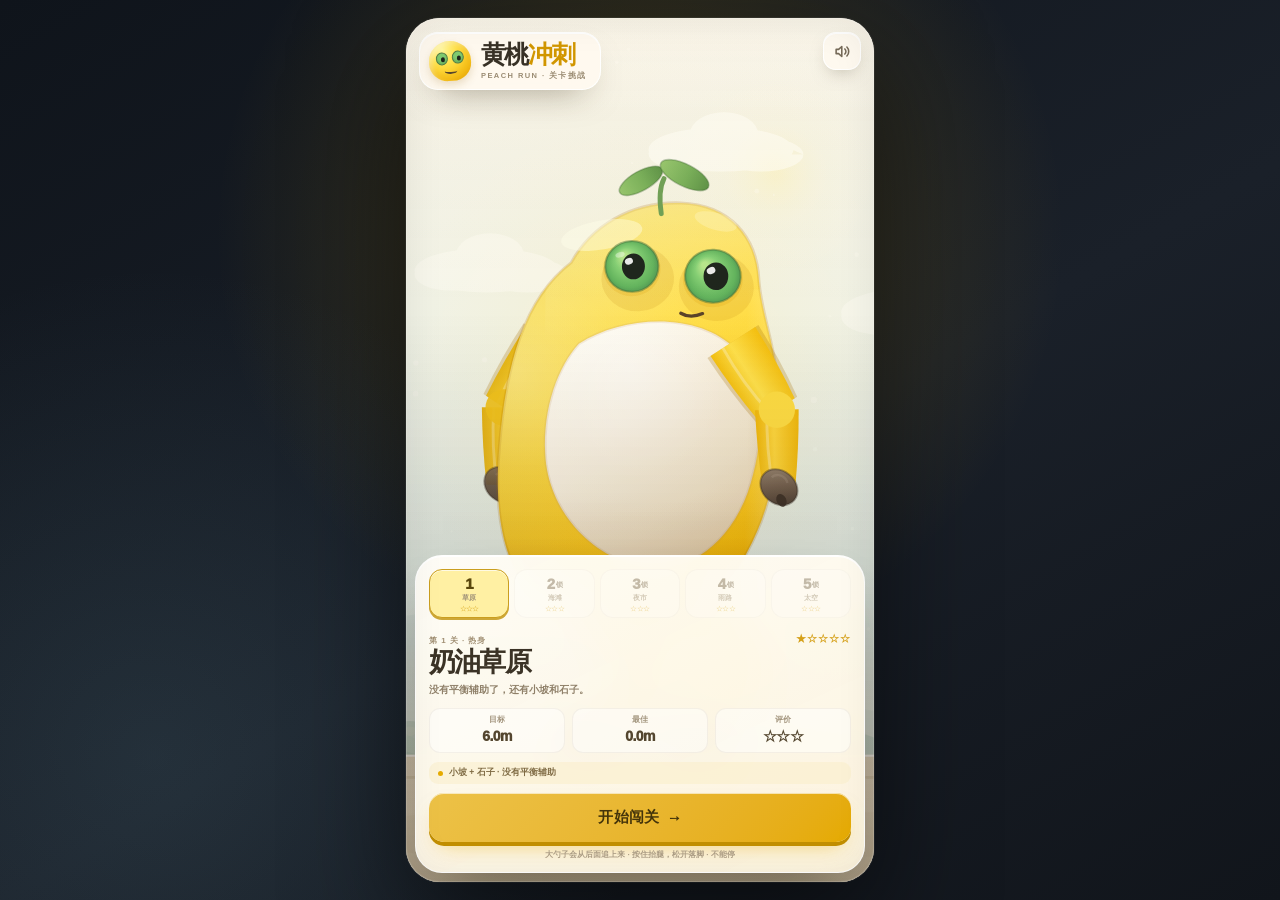
==== games/peach/index.html @ 5424ac1f "Publish playable peach-run and cabinet demos" ====
<!DOCTYPE html>
<html lang="zh-CN">
<head>
<meta charset="utf-8">
<meta name="viewport" content="width=device-width, initial-scale=1, maximum-scale=1, user-scalable=no, viewport-fit=cover">
<meta name="theme-color" content="#f4eee2">
<title>黄桃快跑 · Peach Run</title>
<link rel="icon" href="data:image/svg+xml,%3Csvg xmlns='http://www.w3.org/2000/svg' viewBox='0 0 64 64'%3E%3Crect width='64' height='64' rx='16' fill='%23fff8e8'/%3E%3Cellipse cx='32' cy='35' rx='22' ry='24' fill='%23ffd42a'/%3E%3Ccircle cx='23' cy='27' r='7' fill='%2379c96e' stroke='%234d7b46' stroke-width='2'/%3E%3Ccircle cx='42' cy='25' r='7.5' fill='%2379c96e' stroke='%234d7b46' stroke-width='2'/%3E%3Ccircle cx='24' cy='28' r='3.4' fill='%23252b21'/%3E%3Ccircle cx='43' cy='26' r='3.6' fill='%23252b21'/%3E%3Cellipse cx='36' cy='46' rx='13' ry='12' fill='%23fbf1dc'/%3E%3Cpath d='M30 38q5 4 10 0' fill='none' stroke='%2358482f' stroke-width='2' stroke-linecap='round'/%3E%3C/svg%3E">
<style>
  :root{
    --ink:#383228;
    --ink-soft:#766b58;
    --ink-faint:#a3967e;
    --cream:#fff9ec;
    --card:rgba(255,250,240,.9);
    --card-solid:#fffaf0;
    --line:rgba(100,82,49,.13);
    --accent:#f4b900;
    --accent-soft:#ffe89b;
    --accent-ink:#5b4300;
    --danger:#e75c31;
    --safe-bottom:env(safe-area-inset-bottom,0px);
    --font:"Segoe UI","PingFang SC","Microsoft YaHei","Hiragino Sans GB","Noto Sans SC",sans-serif;
  }
  *,*::before,*::after{box-sizing:border-box;-webkit-tap-highlight-color:transparent}
  html,body{width:100%;height:100%;margin:0;overflow:hidden;background:#14181f}
  body{
    font-family:var(--font);color:var(--ink);user-select:none;-webkit-user-select:none;
    overscroll-behavior:none;touch-action:manipulation;
    display:grid;place-items:center;
    background:
      radial-gradient(circle at 50% 26%,color-mix(in srgb,var(--accent) 24%,transparent),transparent 46%),
      radial-gradient(circle at 12% 84%,rgba(85,125,140,.18),transparent 36%),
      linear-gradient(150deg,#0f141b,#1a2029 55%,#11151b);
  }
  button{font:inherit;color:inherit;border:0;background:none;cursor:pointer}
  kbd{font:inherit}
  #app{
    position:relative;width:min(100vw,468px);height:min(100dvh,940px);
    overflow:hidden;isolation:isolate;background:#e9e4d6;
    box-shadow:0 42px 110px rgba(0,0,0,.55),0 0 0 1px rgba(255,255,255,.08);
    border-radius:34px;
  }
  #app::after{
    content:"";position:absolute;inset:0;z-index:40;pointer-events:none;border-radius:inherit;
    box-shadow:inset 0 0 0 1px rgba(255,255,255,.14),inset 0 0 40px rgba(20,15,5,.08);
  }
  #game{position:absolute;inset:0;width:100%;height:100%;display:block}
  #vignette{
    position:absolute;inset:0;z-index:3;pointer-events:none;opacity:0;
    background:radial-gradient(ellipse at 50% 56%,transparent 38%,rgba(213,61,33,.18) 70%,rgba(206,55,25,.5) 100%);
    transition:opacity .14s linear;
  }
  #flash{position:absolute;inset:0;z-index:29;pointer-events:none;background:#fff;opacity:0;transition:opacity .12s linear}

  /* ================= HUD ================= */
  #hud{
    position:absolute;z-index:8;left:10px;right:10px;
    top:calc(10px + env(safe-area-inset-top,0px));
    display:flex;flex-direction:column;gap:7px;pointer-events:none;
    transition:opacity .22s ease,transform .22s ease;
  }
  #app[data-mode="home"] #hud,
  #app[data-mode="celebrate"] #hud,
  #app[data-mode="lose"] #hud,
  #app[data-mode="paused"] #hud{opacity:0;transform:translateY(-8px);visibility:hidden}
  .hud-row{display:flex;align-items:center;gap:7px}
  .level-pill{
    flex:1;min-width:0;display:flex;align-items:center;gap:8px;
    padding:7px 11px;border-radius:15px;border:1px solid rgba(255,255,255,.85);
    background:rgba(255,250,240,.8);
    box-shadow:0 9px 24px -12px rgba(70,54,22,.4),inset 0 1px 0 #fff;
    backdrop-filter:blur(16px);-webkit-backdrop-filter:blur(16px);
  }
  .level-num{
    flex:0 0 auto;min-width:34px;height:24px;padding:0 6px;border-radius:8px;
    display:grid;place-items:center;background:var(--accent);color:var(--accent-ink);
    font-size:10px;font-weight:950;box-shadow:inset 0 1px 0 rgba(255,255,255,.55);
  }
  .level-copy{min-width:0;display:flex;flex-direction:column;line-height:1}
  .level-copy strong{font-size:13px;font-weight:950;letter-spacing:-.02em;white-space:nowrap;overflow:hidden;text-overflow:ellipsis}
  .level-copy span{font-size:8px;font-weight:800;letter-spacing:.12em;color:#a08f73;margin-top:3px;white-space:nowrap;overflow:hidden;text-overflow:ellipsis}
  .hud-icon{
    pointer-events:auto;flex:0 0 auto;width:37px;height:37px;border-radius:13px;
    display:grid;place-items:center;background:rgba(255,250,240,.82);border:1px solid rgba(255,255,255,.85);
    box-shadow:0 8px 20px -10px rgba(73,56,22,.42),inset 0 1px 0 #fff;
    color:#766b58;backdrop-filter:blur(14px);-webkit-backdrop-filter:blur(14px);
    transition:transform .12s ease,opacity .12s ease;
  }
  .hud-icon:active{transform:scale(.93)}
  .hud-icon svg{width:17px;height:17px;display:block}
  .hud-icon.is-muted{opacity:.55}
  .hud-card{
    padding:9px 11px 8px;border-radius:16px;border:1px solid rgba(255,255,255,.85);
    background:rgba(255,250,240,.82);
    box-shadow:0 12px 28px -16px rgba(70,54,22,.45),inset 0 1px 0 #fff;
    backdrop-filter:blur(16px);-webkit-backdrop-filter:blur(16px);
    display:flex;flex-direction:column;gap:6px;
  }
  .goal-line{display:flex;align-items:center;gap:8px}
  .goal-flag{width:17px;height:17px;flex:0 0 auto;color:#b48b29;display:grid;place-items:center}
  .goal-flag svg{width:15px;height:15px;display:block}
  .goal-track{
    position:relative;flex:1;height:9px;border-radius:99px;overflow:hidden;
    background:rgba(105,87,53,.11);box-shadow:inset 0 1px 2px rgba(74,56,24,.1);
  }
  .goal-fill{
    position:absolute;left:0;top:0;bottom:0;width:0%;border-radius:99px;
    background:linear-gradient(90deg,var(--accent-soft),var(--accent));
    box-shadow:0 0 8px color-mix(in srgb,var(--accent) 40%,transparent);
    transition:width .18s ease;
  }
  .goal-finish{
    position:absolute;right:3px;top:50%;width:5px;height:13px;border-radius:2px;
    transform:translateY(-50%);background:rgba(100,82,49,.28);
  }
  .goal-text{
    flex:0 0 auto;font-size:11px;font-weight:950;letter-spacing:-.02em;font-variant-numeric:tabular-nums;
    color:#5e513d;text-align:right;min-width:86px;
  }
  .goal-text b{color:var(--accent-ink);font-weight:950}
  .balance-line{display:flex;align-items:center;gap:8px}
  .hud-label{flex:0 0 27px;font-size:8px;font-weight:900;letter-spacing:.12em;color:#a19175}
  .balance-track{
    position:relative;flex:1;height:8px;border-radius:99px;
    background:linear-gradient(90deg,#ff9b7a 0%,#ffcf7d 25%,#a5d78c 46%,#7bc276 50%,#a5d78c 54%,#ffcf7d 75%,#ff9b7a 100%);
    box-shadow:inset 0 2px 2px rgba(74,56,24,.12),0 1px 0 rgba(255,255,255,.6);
  }
  .balance-track::after{content:"";position:absolute;left:50%;top:50%;width:1px;height:13px;transform:translate(-50%,-50%);background:rgba(255,255,255,.7)}
  #balanceNeedle{
    position:absolute;left:50%;top:50%;width:4px;height:16px;border-radius:4px;background:#413721;
    transform:translate(-50%,-50%);box-shadow:0 0 0 2px rgba(255,255,255,.92);
    transition:left .06s linear;
  }
  .hud-meta{display:flex;align-items:center;justify-content:space-between;gap:6px;font-size:8.5px;font-weight:800;color:#9b8d74;font-variant-numeric:tabular-nums}
  .meta-left{display:flex;gap:10px;align-items:center}
  .meta-right{display:flex;align-items:center;gap:5px}
  .status-pill{
    display:inline-flex;align-items:center;justify-content:center;min-width:29px;height:18px;padding:0 6px;border-radius:99px;
    background:rgba(102,151,87,.12);color:#5c8950;font-size:8px;font-weight:900;letter-spacing:.02em;white-space:nowrap;
    transition:background .15s ease,color .15s ease;
  }
  .status-pill.warn{background:rgba(219,162,49,.15);color:#b47b1a}
  .status-pill.danger{background:rgba(219,77,41,.15);color:#d84e2b;animation:blink .7s ease-in-out infinite}
  @keyframes blink{0%,100%{opacity:1}50%{opacity:.5}}
  .hazard-badge{
    display:inline-flex;align-items:center;gap:4px;padding:2px 7px;border-radius:99px;
    background:rgba(110,89,52,.08);color:#8b7b61;font-size:8px;font-weight:900;white-space:nowrap;
  }
  .hazard-badge::before{content:"";width:4px;height:4px;border-radius:50%;background:var(--accent)}

  /* ================= Controls ================= */
  #controls{
    position:absolute;z-index:9;left:10px;right:10px;bottom:calc(10px + var(--safe-bottom));
    display:flex;flex-direction:column;gap:8px;pointer-events:none;
    transition:opacity .2s ease,transform .2s ease;
  }
  #app[data-mode="home"] #controls,
  #app[data-mode="falling"] #controls,
  #app[data-mode="celebrate"] #controls,
  #app[data-mode="lose"] #controls,
  #app[data-mode="paused"] #controls{opacity:0;transform:translateY(10px);visibility:hidden}
  .hint-bar{
    align-self:center;max-width:100%;min-height:30px;padding:6px 13px;border-radius:99px;
    display:flex;align-items:center;justify-content:center;gap:7px;
    background:rgba(255,250,240,.8);border:1px solid rgba(255,255,255,.82);
    box-shadow:0 8px 22px -12px rgba(70,54,22,.45),inset 0 1px 0 #fff;
    backdrop-filter:blur(14px);-webkit-backdrop-filter:blur(14px);
    color:#5f533f;font-size:11.5px;font-weight:850;line-height:1.3;text-align:center;
  }
  .hint-dot{width:6px;height:6px;border-radius:50%;background:var(--accent);box-shadow:0 0 0 4px color-mix(in srgb,var(--accent) 24%,transparent);flex:0 0 auto;animation:dotPulse 1.5s ease-in-out infinite}
  #hintText{white-space:nowrap}
  #hintSub{font-size:9px;color:#9a8b71;font-weight:750;white-space:nowrap}
  #hintSub:not(:empty)::before{content:"·";margin-right:5px;color:#c1b199}
  .leg-row{display:grid;grid-template-columns:minmax(0,1fr) 27px minmax(0,1fr);gap:7px;align-items:stretch}
  .leg-btn{
    position:relative;pointer-events:auto;height:82px;padding:10px 12px 18px;border-radius:22px;
    display:flex;align-items:center;gap:9px;text-align:left;overflow:hidden;touch-action:none;
    border:2px solid rgba(104,86,51,.13);
    background:linear-gradient(180deg,rgba(255,255,255,.93),rgba(255,249,235,.82));
    box-shadow:0 6px 0 rgba(113,91,47,.12),0 15px 30px -15px rgba(84,66,30,.38),inset 0 1px 0 #fff;
    transition:transform .1s ease,box-shadow .14s ease,background .16s ease,border-color .16s ease,opacity .15s ease;
  }
  .leg-btn::after{
    content:"";position:absolute;inset:0;border-radius:20px;pointer-events:none;
    background:linear-gradient(120deg,rgba(255,255,255,.38),transparent 38%);opacity:.5;
  }
  .leg-btn:active,.leg-btn.is-holding{transform:translateY(3px);box-shadow:0 2px 0 rgba(113,91,47,.12),0 6px 14px -8px rgba(84,66,30,.32),inset 0 1px 0 #fff}
  .leg-btn.is-active{
    border-color:color-mix(in srgb,var(--accent) 55%,#a98513);
    background:linear-gradient(180deg,#fffbe0,var(--accent-soft));
    box-shadow:0 6px 0 color-mix(in srgb,var(--accent) 30%,#b99600),0 16px 34px -12px color-mix(in srgb,var(--accent) 50%,transparent),inset 0 1px 0 #fff;
    animation:activeBreath 1.8s ease-in-out infinite;
  }
  .leg-btn.is-support{opacity:.7;background:linear-gradient(180deg,rgba(255,255,255,.76),rgba(247,241,227,.68));box-shadow:0 4px 0 rgba(113,91,47,.07),0 8px 18px -12px rgba(84,66,30,.22)}
  .keycap{
    flex:0 0 auto;width:36px;height:36px;border-radius:11px;display:grid;place-items:center;
    background:#fffdf7;border:1px solid rgba(94,76,43,.14);box-shadow:0 3px 0 rgba(98,78,39,.13),inset 0 1px 0 #fff;
    font-size:18px;font-weight:950;color:#5a4c36;line-height:1;
  }
  .leg-btn.is-active .keycap{color:var(--accent-ink);border-color:rgba(177,133,0,.3);background:#fffef8}
  .leg-copy{min-width:0;display:flex;flex-direction:column;gap:3px}
  .leg-name{font-size:14.5px;font-weight:950;letter-spacing:-.03em;line-height:1.1;white-space:nowrap}
  .leg-name i{font-style:normal;display:inline-grid;place-items:center;min-width:14px;height:14px;margin-left:3px;padding:0 3px;border-radius:4px;background:rgba(91,72,38,.08);font-size:8px;color:#948469;vertical-align:1px}
  .leg-state{font-size:9px;font-weight:850;color:#9a8a70;white-space:nowrap;overflow:hidden;text-overflow:ellipsis}
  .leg-btn.is-active .leg-state{color:var(--accent-ink)}
  .charge-track{position:absolute;left:11px;right:11px;bottom:7px;height:5px;border-radius:99px;background:rgba(95,77,44,.1);overflow:hidden}
  .charge-sweet{position:absolute;left:34%;width:36%;top:0;bottom:0;background:rgba(103,180,91,.26);border-left:1px solid rgba(89,154,77,.2);border-right:1px solid rgba(89,154,77,.2)}
  .charge-fill{position:absolute;left:0;top:0;bottom:0;width:0%;border-radius:99px;background:linear-gradient(90deg,var(--accent-soft),var(--accent));transition:width .05s linear}
  .charge-fill.is-over{background:linear-gradient(90deg,#ffb53c,#ff6833)!important}
  .between-badge{align-self:center;display:flex;flex-direction:column;align-items:center;gap:2px;font-size:7px;font-weight:900;letter-spacing:.06em;color:#9e9078;padding-bottom:2px}
  .between-arrows{width:25px;height:25px;border-radius:50%;display:grid;place-items:center;background:rgba(255,250,240,.7);border:1px solid rgba(255,255,255,.75);font-size:12px;color:#89795e;box-shadow:0 4px 10px -6px rgba(80,62,28,.35)}

  /* ================= shared text / buttons ================= */
  .primary-btn,.secondary-btn{
    width:100%;height:49px;border-radius:15px;display:flex;align-items:center;justify-content:center;gap:8px;
    font-size:14.5px;font-weight:950;letter-spacing:.01em;
  }
  .primary-btn{
    color:var(--accent-ink);
    background:linear-gradient(135deg,color-mix(in srgb,var(--accent) 72%,#fff),var(--accent));
    box-shadow:0 4px 0 color-mix(in srgb,var(--accent) 60%,#8a6300),0 12px 22px -10px color-mix(in srgb,var(--accent) 55%,transparent),inset 0 1px 0 rgba(255,255,255,.65);
    transition:transform .1s ease,box-shadow .1s ease,filter .15s ease;
  }
  .primary-btn:active{transform:translateY(3px);box-shadow:0 1px 0 color-mix(in srgb,var(--accent) 60%,#8a6300),inset 0 1px 0 rgba(255,255,255,.65)}
  .secondary-btn{
    color:#675a45;background:rgba(255,255,255,.58);border:1px solid rgba(110,89,53,.12);
    box-shadow:0 2px 0 rgba(110,89,53,.06),inset 0 1px 0 rgba(255,255,255,.8);
  }
  .text-btn{background:none;color:#9b8c73;font-size:10px;font-weight:800;padding:4px;border-radius:8px}
  .text-btn:active{opacity:.6}
  .mini-label{display:inline-block;font-size:8px;font-weight:900;letter-spacing:.12em;color:#a08f73;margin-bottom:3px}

  /* ================= Home ================= */
  .screen{position:absolute;inset:0;z-index:30;display:flex;flex-direction:column;opacity:1;visibility:visible;transition:opacity .25s ease,visibility .25s ease}
  .screen.is-hidden{opacity:0;visibility:hidden;pointer-events:none}
  .home-screen{justify-content:flex-end;pointer-events:none;background:linear-gradient(180deg,rgba(246,238,222,.04) 0%,transparent 34%,rgba(38,31,20,.10) 62%,rgba(38,31,20,.28) 100%)}
  .home-top{
    position:absolute;top:calc(14px + env(safe-area-inset-top,0px));left:13px;right:13px;
    display:flex;align-items:flex-start;justify-content:space-between;gap:10px;pointer-events:none;
  }
  .logo-lockup{
    display:flex;align-items:center;gap:10px;padding:8px 13px 8px 9px;border-radius:19px;
    background:rgba(255,250,240,.9);border:1px solid rgba(255,255,255,.92);
    box-shadow:0 15px 35px -18px rgba(49,36,13,.55),inset 0 1px 0 #fff;
    backdrop-filter:blur(16px);-webkit-backdrop-filter:blur(16px);
  }
  .logo-face{position:relative;width:42px;height:40px;border-radius:52% 52% 46% 46%;background:radial-gradient(circle at 32% 22%,#fff69a,#ffe14b 34%,#ffca18 72%,#e7a300);box-shadow:inset -5px -7px 10px rgba(169,99,0,.16),inset 3px 3px 5px rgba(255,255,255,.4),0 4px 9px rgba(143,100,16,.2);transform:rotate(-3deg);flex:0 0 auto}
  .logo-face::after{content:"";position:absolute;left:15px;top:27px;width:13px;height:6px;border-bottom:2px solid #55452d;border-radius:50%}
  .logo-eye{position:absolute;top:11px;width:12px;height:13px;border-radius:50%;background:#7fca70;border:1.5px solid #527d47;box-shadow:inset 0 -2px 2px rgba(45,105,42,.22)}
  .logo-eye::after{content:"";position:absolute;left:4px;top:4px;width:4px;height:5px;border-radius:50%;background:#20251c}
  .logo-eye.l{left:7px}.logo-eye.r{right:7px;top:10px}
  .logo-copy{line-height:1;min-width:0}
  .logo-copy h1{margin:0;font-size:25px;font-weight:950;letter-spacing:-.07em;color:#383126;white-space:nowrap}
  .logo-copy h1 em{font-style:normal;color:#d19600}
  .logo-copy p{margin:5px 0 0;font-size:7.5px;font-weight:900;letter-spacing:.19em;color:#9b8c73;white-space:nowrap}
  .home-sound{pointer-events:auto;flex:0 0 auto;width:38px;height:38px;border-radius:13px;background:rgba(255,250,240,.86);border:1px solid rgba(255,255,255,.9);box-shadow:0 8px 20px -10px rgba(50,38,15,.5),inset 0 1px 0 #fff;display:grid;place-items:center;color:#756a58;backdrop-filter:blur(14px);-webkit-backdrop-filter:blur(14px)}
  .home-sound svg{width:17px;height:17px}
  .home-sound.is-muted{opacity:.55}
  .home-sheet{
    pointer-events:auto;position:relative;margin:0 9px calc(9px + var(--safe-bottom));
    padding:13px 13px 12px;border-radius:27px;
    background:linear-gradient(155deg,rgba(255,253,247,.975),rgba(255,246,224,.96));
    border:1px solid rgba(255,255,255,.95);
    box-shadow:0 30px 65px -28px rgba(41,31,12,.6),inset 0 1px 0 #fff;
    backdrop-filter:blur(20px);-webkit-backdrop-filter:blur(20px);
    animation:sheetIn .5s cubic-bezier(.2,.9,.25,1) both;
  }
  .level-chips{display:flex;gap:5px;margin-bottom:11px}
  .level-chip{
    flex:1;min-width:0;height:49px;border-radius:13px;padding:5px 2px 4px;
    display:flex;flex-direction:column;align-items:center;justify-content:center;gap:2px;
    background:rgba(255,255,255,.5);border:1px solid rgba(110,90,53,.08);
    color:#7d6e56;transition:transform .12s ease,background .15s ease,border-color .15s ease,box-shadow .15s ease;
  }
  .level-chip .num{font-size:15px;font-weight:950;line-height:1;letter-spacing:-.04em}
  .level-chip .tag{font-size:7px;font-weight:800;color:#a09279;white-space:nowrap;max-width:100%;overflow:hidden;text-overflow:ellipsis;padding:0 2px}
  .level-chip .stars{font-size:7px;line-height:1;color:#d8a51a;height:8px;letter-spacing:-.08em}
  .level-chip.is-selected{background:var(--accent-soft);border-color:color-mix(in srgb,var(--accent) 48%,#b2923c);box-shadow:0 2px 0 color-mix(in srgb,var(--accent) 28%,#c3a64d),inset 0 1px 0 rgba(255,255,255,.7);color:#5a470c}
  .level-chip.is-locked{opacity:.45}
  .level-chip.is-locked .num::after{content:" 锁";font-size:7px;vertical-align:2px}
  .home-head{display:flex;align-items:flex-start;justify-content:space-between;gap:10px}
  .home-title-wrap{min-width:0}
  .home-head h2{margin:0;font-size:27px;line-height:1;font-weight:950;letter-spacing:-.065em;color:#3b3326;white-space:nowrap}
  .home-head p{margin:6px 0 0;font-size:10px;line-height:1.5;font-weight:650;color:#8f8069}
  .difficulty{flex:0 0 auto;margin-top:3px;font-size:10px;letter-spacing:1px;color:#d5a018;font-weight:950;white-space:nowrap}
  .home-info{display:grid;grid-template-columns:repeat(3,1fr);gap:7px;margin:11px 0 9px;text-align:center}
  .home-info>div{padding:6px 4px;border-radius:11px;background:rgba(255,255,255,.48);border:1px solid rgba(111,91,55,.07)}
  .home-info span{display:block;font-size:7.5px;font-weight:800;letter-spacing:.06em;color:#a2947d;margin-bottom:3px}
  .home-info b{display:block;font-size:14px;font-weight:950;letter-spacing:-.04em;font-variant-numeric:tabular-nums;color:#54462f}
  .home-hazard{
    display:flex;align-items:center;gap:6px;margin:0 0 9px;padding:5px 9px;border-radius:9px;
    background:color-mix(in srgb,var(--accent) 12%,rgba(255,255,255,.55));
    font-size:8.5px;font-weight:800;color:#7e6a43;
  }
  .home-hazard::before{content:"";width:5px;height:5px;border-radius:50%;background:var(--accent);flex:0 0 auto}
  .home-tip{margin:7px 0 0;text-align:center;font-size:8px;font-weight:700;color:#ab9c84}
  .home-screen.is-hidden~#hud{opacity:0}

  /* ================= Result / pause ================= */
  .result-screen{z-index:31;justify-content:flex-end;background:transparent;pointer-events:none}
  .result-screen::before{content:"";position:absolute;inset:0;background:linear-gradient(180deg,rgba(16,19,24,.02) 0%,rgba(16,19,24,.26) 53%,rgba(16,19,24,.62) 100%);opacity:0;transition:opacity .5s ease}
  .result-screen.sheet-open::before{opacity:1}
  .result-screen.sheet-open{pointer-events:auto}
  .reaction-bubble{
    position:absolute;z-index:2;left:50%;top:19%;transform:translate(-50%,-50%) rotate(-4deg) scale(.7);
    padding:10px 20px;border-radius:22px;background:var(--accent);color:var(--accent-ink);
    border:3px solid rgba(255,255,255,.7);box-shadow:0 18px 38px -16px rgba(35,27,10,.5),inset 0 2px 0 rgba(255,255,255,.45);
    font-size:35px;font-weight:950;line-height:1;letter-spacing:-.04em;white-space:nowrap;
    opacity:0;transition:transform .35s cubic-bezier(.2,1.5,.4,1),opacity .2s ease;pointer-events:none;
  }
  .result-screen.kind-win .reaction-bubble{opacity:1;transform:translate(-50%,-50%) rotate(-4deg) scale(1)}
  .result-screen.kind-lose{background:rgba(13,18,26,.08)}
  .result-screen.kind-lose .reaction-bubble{opacity:1;transform:translate(-50%,-50%) rotate(3deg) scale(1);background:#b9c2c7;color:#3e4a51;font-size:28px}
  .result-sheet{
    position:relative;z-index:3;margin:0 9px calc(9px + var(--safe-bottom));padding:19px 16px 13px;border-radius:28px;
    background:linear-gradient(160deg,rgba(255,253,247,.985),rgba(255,245,222,.97));
    border:1px solid rgba(255,255,255,.96);
    box-shadow:0 30px 70px -30px rgba(28,20,8,.65),inset 0 1px 0 #fff;
    text-align:center;transform:translateY(115%);opacity:0;transition:transform .46s cubic-bezier(.2,.85,.3,1),opacity .25s ease;
    pointer-events:none;
  }
  .result-screen.sheet-open .result-sheet{transform:none;opacity:1;pointer-events:auto}
  .result-kicker{display:inline-flex;padding:4px 11px;border-radius:99px;background:var(--accent-soft);color:var(--accent-ink);font-size:9px;font-weight:950;letter-spacing:.12em}
  .result-sheet h2{margin:9px 0 0;font-size:33px;line-height:1.03;font-weight:950;letter-spacing:-.07em;color:#3d3426}
  .result-sheet .reason{margin:7px auto 0;max-width:28em;font-size:10.5px;line-height:1.55;color:#8a7b64;font-weight:600}
  .result-stars{min-height:24px;margin:8px 0 6px;font-size:21px;letter-spacing:3px;color:#d9a400;text-shadow:0 1px 0 #fff}
  .result-stars .off{color:#ded2be;text-shadow:none}
  .result-stats{display:grid;grid-template-columns:repeat(3,1fr);gap:1px;border-radius:13px;overflow:hidden;background:rgba(110,90,54,.08);border:1px solid rgba(110,90,54,.08);margin-bottom:13px}
  .result-stats>div{padding:9px 4px 8px;background:rgba(255,255,255,.55)}
  .result-stats span{display:block;font-size:7.5px;font-weight:800;letter-spacing:.06em;color:#a3957e;margin-bottom:3px}
  .result-stats b{display:block;font-size:16px;font-weight:950;letter-spacing:-.04em;font-variant-numeric:tabular-nums;color:#4d402c}
  .result-actions{display:flex;flex-direction:column;gap:7px}
  .result-actions .secondary-btn{height:39px;font-size:11px}
  .pause-screen{z-index:32;align-items:center;justify-content:center;background:rgba(18,21,27,.5);backdrop-filter:blur(8px);-webkit-backdrop-filter:blur(8px)}
  .pause-card{width:min(330px,calc(100% - 34px));padding:22px 20px 17px;border-radius:25px;background:linear-gradient(160deg,#fffdf8,#fff3d9);box-shadow:0 30px 70px -28px rgba(0,0,0,.6);border:1px solid rgba(255,255,255,.9);text-align:center;animation:cardPop .35s cubic-bezier(.2,1.2,.3,1) both}
  .pause-card h2{margin:10px 0 0;font-size:30px;font-weight:950;letter-spacing:-.06em;color:#3b3326}
  .pause-card p{margin:7px 0 17px;font-size:11px;color:#8b7d66}
  .pause-card .primary-btn{margin-bottom:8px}
  .pause-card .secondary-btn{margin-bottom:5px;height:42px;font-size:12px}

  .toast{
    position:absolute;z-index:25;top:calc(154px + env(safe-area-inset-top,0px));left:50%;transform:translate(-50%,-8px) scale(.94);
    padding:9px 16px;border-radius:99px;background:rgba(38,31,20,.75);color:#fff8e7;
    font-size:11px;font-weight:900;letter-spacing:.03em;white-space:nowrap;
    border:1px solid rgba(255,255,255,.16);box-shadow:0 12px 28px rgba(0,0,0,.24);
    opacity:0;pointer-events:none;transition:opacity .2s ease,transform .25s ease;
    backdrop-filter:blur(10px);-webkit-backdrop-filter:blur(10px);
  }
  .toast.is-visible{opacity:1;transform:translate(-50%,0) scale(1)}

  @keyframes activeBreath{0%,100%{filter:brightness(1)}50%{filter:brightness(1.045)}}
  @keyframes dotPulse{0%,100%{transform:scale(.82);opacity:.9}50%{transform:scale(1.18);opacity:1}}
  @keyframes sheetIn{from{opacity:0;transform:translateY(18px)}to{opacity:1;transform:none}}
  @keyframes cardPop{from{opacity:0;transform:scale(.9) translateY(10px)}to{opacity:1;transform:none}}
  @media (min-width:601px) and (min-height:620px){
    body{padding:18px}
    #app{height:min(calc(100dvh - 36px),920px);border-radius:34px}
  }
  @media (max-width:600px){
    body{display:block;background:#10141a}
    #app{width:100vw;height:100dvh;border-radius:0;box-shadow:none}
    #app::after{display:none}
  }
  @media (max-width:380px){
    .logo-copy h1{font-size:22px}
    .logo-face{width:38px;height:36px}.logo-eye{top:9px;width:11px;height:12px}.logo-eye.l{left:6px}.logo-eye.r{right:6px;top:8px}.logo-face::after{left:13px;top:24px;width:12px}
    .home-sheet{padding:11px;border-radius:23px}
    .level-chip{height:45px}.level-chip .num{font-size:13px}
    .home-head h2{font-size:23px}
    .home-head p{font-size:9px}
    .home-info b{font-size:12.5px}
    .primary-btn,.secondary-btn{height:45px;font-size:13px}
    .leg-btn{height:76px;padding:8px 9px 17px;gap:7px;border-radius:19px}
    .keycap{width:32px;height:32px;font-size:16px}.leg-name{font-size:13px}.leg-state{font-size:8.5px}
    .hint-bar{font-size:10.5px;padding:5px 10px}.hint-dot{width:5px;height:5px}#hintSub{font-size:8px}
    .hud-icon{width:33px;height:33px}.level-pill{padding:6px 9px}.level-copy strong{font-size:12px}
    .goal-text{font-size:10px;min-width:76px}
    .result-sheet h2{font-size:29px}.reaction-bubble{font-size:29px}
  }
  @media (max-height:700px){
    .logo-lockup{padding:6px 10px 6px 7px}.logo-face{width:34px;height:32px}.logo-eye{top:8px;width:10px;height:11px}.logo-eye.l{left:5px}.logo-eye.r{right:5px;top:7px}.logo-face::after{left:11px;top:21px;width:11px}
    .logo-copy h1{font-size:21px}.logo-copy p{display:none}
    .home-sheet{padding:10px 11px 9px}
    .level-chips{margin-bottom:8px}.level-chip{height:42px}
    .home-info{margin:8px 0 7px}.home-info>div{padding:4px}.home-head h2{font-size:23px}
    .home-head p{font-size:9px;margin-top:4px}.home-hazard{margin-bottom:7px;padding:4px 8px}
    .home-tip{display:none}.primary-btn,.secondary-btn{height:43px}
    .hint-bar{min-height:26px;padding:4px 10px;font-size:10.5px}#hintSub{display:none}
    .leg-btn{height:70px}
    .result-sheet{padding:14px 14px 10px}.result-sheet h2{font-size:28px;margin-top:6px}.result-sheet .reason{font-size:9.5px;margin-top:5px}.result-stars{font-size:17px;margin:5px 0 4px}.result-stats>div{padding:7px 4px}.pause-card h2{font-size:26px}
  }
  @media (orientation:landscape) and (max-height:560px){
    #rotateHint{display:flex!important}
  }
  #rotateHint{
    display:none;position:fixed;inset:0;z-index:100;align-items:center;justify-content:center;flex-direction:column;gap:10px;
    background:radial-gradient(circle at 50% 40%,#222a33,#11151b);color:#fff7e5;font-size:14px;font-weight:800;text-align:center;padding:24px;
  }
  #rotateHint .rotate-phone{width:56px;height:88px;border:3px solid #ffd52d;border-radius:12px;transform:rotate(-90deg);margin-bottom:8px;position:relative;box-shadow:0 0 30px rgba(255,213,45,.25)}
  #rotateHint .rotate-phone::after{content:"";position:absolute;left:50%;bottom:5px;width:16px;height:3px;border-radius:99px;background:#ffd52d;transform:translateX(-50%)}
  @media (prefers-reduced-motion:reduce){
    *,*::before,*::after{animation-duration:.01ms!important;animation-iteration-count:1!important;transition-duration:.01ms!important}
  }

</style>
</head>
<body>
<div id="app" data-mode="home" data-theme="meadow">
  <canvas id="game" aria-label="黄桃快跑游戏画面"></canvas>
  <div id="vignette" aria-hidden="true"></div>
  <div id="flash" aria-hidden="true"></div>

  <header id="hud">
    <div class="hud-row">
      <div class="level-pill">
        <span id="hudLevelNum" class="level-num">第1关</span>
        <span class="level-copy">
          <strong id="hudLevelName">奶油草原</strong>
          <span id="hudLevelTag">先学会走路</span>
        </span>
      </div>
      <button id="pauseBtn" class="hud-icon" type="button" aria-label="暂停">
        <svg viewBox="0 0 24 24" fill="currentColor" aria-hidden="true"><rect x="6" y="4" width="4.5" height="16" rx="1.5"></rect><rect x="13.5" y="4" width="4.5" height="16" rx="1.5"></rect></svg>
      </button>
      <button id="soundBtn" class="hud-icon" type="button" aria-label="关闭音效">
        <svg class="sound-on" viewBox="0 0 24 24" fill="none" stroke="currentColor" stroke-width="2.2" stroke-linecap="round" stroke-linejoin="round" aria-hidden="true"><path d="M11 5 6.5 9H3v6h3.5L11 19V5Z"></path><path d="M15.3 8.4a5 5 0 0 1 0 7.2"></path><path d="M18.2 5.7a9 9 0 0 1 0 12.6"></path></svg>
        <svg class="sound-off" viewBox="0 0 24 24" fill="none" stroke="currentColor" stroke-width="2.2" stroke-linecap="round" stroke-linejoin="round" aria-hidden="true" style="display:none"><path d="M11 5 6.5 9H3v6h3.5L11 19V5Z"></path><path d="m16 9 5 5M21 9l-5 5"></path></svg>
      </button>
    </div>
    <div class="hud-card">
      <div class="goal-line">
        <span class="goal-flag" aria-hidden="true"><svg viewBox="0 0 24 24" fill="none" stroke="currentColor" stroke-width="2.2" stroke-linecap="round"><path d="M6 21V4"></path><path d="M6 4c4-2 7 2 12 0v8c-5 2-8-2-12 0"></path></svg></span>
        <div class="goal-track"><i id="goalFill" class="goal-fill"></i><i class="goal-finish"></i></div>
        <span id="goalText" class="goal-text"><b>0.0</b> / 5.0m</span>
      </div>
      <div class="hud-meta">
        <span class="meta-left"><span id="stepsText">0 步</span><span id="timeText">00:00</span></span>
        <span class="meta-right"><span id="balanceState" class="status-pill">稳</span><span id="hazardBadge" class="hazard-badge">风平浪静</span></span>
      </div>
    </div>
  </header>

  <main id="controls">
    <div class="hint-bar" role="status" aria-live="polite">
      <span class="hint-dot" aria-hidden="true"></span>
      <span id="hintText">按住 A / 左腿，迈出第一步</span>
      <span id="hintSub">左右交替，别摔</span>
    </div>
    <div class="leg-row">
      <button id="btnL" class="leg-btn" type="button" aria-label="控制左腿，A 键">
        <span class="keycap">A</span>
        <span class="leg-copy"><span class="leg-name">左腿 <i>L</i></span><span class="leg-state" id="stateL">按住抬腿</span></span>
        <span class="charge-track" aria-hidden="true"><span class="charge-fill" id="chargeL"></span></span>
      </button>
      <div class="between-badge" aria-hidden="true"><span class="between-arrows">↔</span><span>交替</span></div>
      <button id="btnR" class="leg-btn" type="button" aria-label="控制右腿，D 键">
        <span class="keycap">D</span>
        <span class="leg-copy"><span class="leg-name">右腿 <i>R</i></span><span class="leg-state" id="stateR">支撑脚</span></span>
        <span class="charge-track" aria-hidden="true"><span class="charge-fill" id="chargeR"></span></span>
      </button>
    </div>
  </main>

  <section id="startScreen" class="screen home-screen" aria-label="主菜单">
    <div class="home-top">
      <div class="logo-lockup">
        <div class="logo-face" aria-hidden="true"><i class="logo-eye l"></i><i class="logo-eye r"></i></div>
        <div class="logo-copy"><h1>黄桃<em>冲刺</em></h1><p>PEACH RUN · 关卡挑战</p></div>
      </div>
      <button id="homeSoundBtn" class="home-sound" type="button" aria-label="关闭音效">
        <svg class="sound-on" viewBox="0 0 24 24" fill="none" stroke="currentColor" stroke-width="2.2" stroke-linecap="round" stroke-linejoin="round" aria-hidden="true"><path d="M11 5 6.5 9H3v6h3.5L11 19V5Z"></path><path d="M15.3 8.4a5 5 0 0 1 0 7.2"></path><path d="M18.2 5.7a9 9 0 0 1 0 12.6"></path></svg>
        <svg class="sound-off" viewBox="0 0 24 24" fill="none" stroke="currentColor" stroke-width="2.2" stroke-linecap="round" stroke-linejoin="round" aria-hidden="true" style="display:none"><path d="M11 5 6.5 9H3v6h3.5L11 19V5Z"></path><path d="m16 9 5 5M21 9l-5 5"></path></svg>
      </button>
    </div>

    <div class="home-sheet">
      <div id="levelChips" class="level-chips" aria-label="关卡选择"></div>
      <div class="home-head">
        <div class="home-title-wrap">
          <span id="homeLevelNum" class="mini-label">第 1 关 · 热身</span>
          <h2 id="homeLevelName">奶油草原</h2>
          <p id="homeLevelDesc">先走五米，找找四条腿的感觉。</p>
        </div>
        <span id="homeDifficulty" class="difficulty">★☆☆☆☆</span>
      </div>
      <div class="home-info">
        <div><span>目标</span><b id="homeGoal">5.0m</b></div>
        <div><span>最佳</span><b id="homeBest">0.0m</b></div>
        <div><span>评价</span><b id="homeStars">☆☆☆</b></div>
      </div>
      <div id="homeHazard" class="home-hazard">风平浪静 · 先学会迈步</div>
      <button id="startBtn" class="primary-btn" type="button">开始闯关 <span>→</span></button>
      <p class="home-tip">大勺子会从后面追上来 · 按住抬腿，松开落脚 · 不能停</p>
    </div>
  </section>

  <div id="toast" class="toast" role="status" aria-live="polite"></div>

  <section id="resultScreen" class="screen result-screen is-hidden" role="dialog" aria-modal="true" aria-labelledby="resultTitle">
    <div id="reactionBubble" class="reaction-bubble">哈哈哈！</div>
    <div class="result-sheet">
      <span id="resultKicker" class="result-kicker">关卡完成</span>
      <h2 id="resultTitle">笑不活了！</h2>
      <p id="resultReason" class="reason">黄桃笑到肚子疼，顺利抵达终点。</p>
      <div id="resultStars" class="result-stars"></div>
      <div class="result-stats">
        <div><span>本关进度</span><b id="resultStat1">5.0/5.0m</b></div>
        <div><span>步数</span><b id="resultStat2">0</b></div>
        <div><span>用时</span><b id="resultStat3">00:00</b></div>
      </div>
      <div class="result-actions">
        <button id="nextBtn" class="primary-btn" type="button">下一关 <span>→</span></button>
        <button id="retryBtn" class="secondary-btn" type="button">再玩一次</button>
        <button id="homeBtn" class="text-btn" type="button">回首页</button>
      </div>
    </div>
  </section>

  <section id="pauseScreen" class="screen pause-screen is-hidden">
    <div class="pause-card">
      <span class="result-kicker">暂停一下</span>
      <h2>腿都抬酸了</h2>
      <p>喘口气，再继续。</p>
      <button id="resumeBtn" class="primary-btn" type="button">继续闯关</button>
      <button id="restartPauseBtn" class="secondary-btn" type="button">重开本关</button>
      <button id="homePauseBtn" class="text-btn" type="button">回首页</button>
    </div>
  </section>

  <div id="rotateHint">
    <div class="rotate-phone"></div>
    <strong>把手机竖过来玩</strong>
    <span>黄桃说：横着走容易摔。</span>
  </div>
</div>
<noscript><div style="padding:40px;font:16px sans-serif;color:#fff">需要启用 JavaScript 才能玩这个小游戏。</div></noscript>

<script>
(() => {
  'use strict';

  /* ============================================================
     1. 基础工具 & 参数
     ============================================================ */
  const $ = (id) => document.getElementById(id);
  const clamp = (v, a, b) => v < a ? a : v > b ? b : v;
  const lerp = (a, b, t) => a + (b - a) * t;
  const invLerp = (a, b, v) => clamp((v - a) / (b - a || 1), 0, 1);
  const smoothstep = (t) => { t = clamp(t, 0, 1); return t * t * (3 - 2 * t); };
  const easeOutCubic = (t) => 1 - Math.pow(1 - clamp(t, 0, 1), 3);
  const easeInCubic = (t) => Math.pow(clamp(t, 0, 1), 3);
  const easeInOutCubic = (t) => { t = clamp(t, 0, 1); return t < .5 ? 4 * t * t * t : 1 - Math.pow(-2 * t + 2, 3) / 2; };
  const damp = (a, b, lambda, dt) => lerp(a, b, 1 - Math.exp(-lambda * dt));
  const mod = (n, m) => ((n % m) + m) % m;
  const signOr = (v, fallback = 1) => v === 0 ? fallback : Math.sign(v);
  const rand = (a, b) => a + Math.random() * (b - a);
  const TAU = Math.PI * 2;

  // 所有影响手感的数值都集中在这里，方便后续调难度。
  const CFG = {
    unitsPerMeter: 140,          // 多少个世界单位算 1 米
    hipHeight: 135,              // 站立时髋部离地高度
    thighLength: 84,
    shinLength: 82,
    footRadius: 12,
    step: {
      chargeTime: 0.82,          // 按满蓄力所需秒数（没有绿区提示，靠手感）
      minReach: 32,              // 轻点时的落脚距离
      maxReach: 108,             // 按满时的落脚距离
      ideal: 74,                 // 最稳的落脚距离
      goodTolerance: 24,         // 进入“稳”判定的误差范围
      landingTime: 0.17,         // 松手后脚落到地面的时间
      liftHeight: 46,            // 抬腿高度
      overCharge: 0.80,          // 超过这个蓄力就算“迈太大”
      underCharge: 0.16,         // 低于这个蓄力就算“步子太小”
    },
    move: {
      drag: 2.55,                // 速度衰减
      maxSpeed: 320,
      basePush: 52,              // 每步基础推进速度
      pushPerUnit: 1.15,         // 落脚越远，额外推进越多
    },
    balance: {
      fail: 0.92,                // 失衡到该值即摔倒
      warn: 0.58,
      dangerGrace: 0.12,         // 危险区持续多久才摔
      recover: 1.15,             // 平衡回正弹簧（越慢，连续失误越容易累积）
      damping: 2.7,
      overFactor: 1 / 190,       // 步幅过大 -> 前倾
      underFactor: 1 / 175,      // 步幅过小 -> 后仰
      wrongLeg: 0.17,            // 错误抬支撑脚
      pressureStart: 40,         // 支撑脚落后多少开始产生前倾压力
      pressureFactor: 0.20,
      goodDamp: 0.42,            // 好步子只消除一部分失衡，容错更低
    },
    fallDuration: 1.35,
    milestonesEvery: 5,
  };

  const LEVELS = [
    {
      id: 1, name: '奶油草原', short: '草原', theme: 'meadow', goal: 6, difficulty: 1,
      tag: '热身', accent: '#e5aa00', accentSoft: '#fff0a3',
      desc: '没有平衡辅助了，还有小坡和石子。',
      hazard: '小坡 + 石子 · 没有平衡辅助',
      slopes: [{ at: 3.3, w: 1.4, h: 22 }],
      stones: [{ at: 1.9, size: 9 }, { at: 4.7, size: 11 }],
      tune: { goodTolerance: 30, recover: 1.05, fail: 0.94, wind: 0, windPeriod: 4.5, conveyor: 0, slip: 0, lowG: 1, chaser: 20 },
    },
    {
      id: 2, name: '落日海滩', short: '海滩', theme: 'beach', goal: 10, difficulty: 2,
      tag: '海风', accent: '#ff8752', accentSoft: '#ffd7a5',
      desc: '海风、坡道和石子，全都来添乱。',
      hazard: '侧风 + 坡道 · 没有平衡辅助',
      slopes: [{ at: 3.4, w: 1.5, h: 24 }, { at: 7.1, w: 1.3, h: 28 }],
      stones: [{ at: 2.1, size: 10 }, { at: 5.2, size: 12 }, { at: 8.7, size: 9 }],
      tune: { goodTolerance: 27, recover: 0.95, fail: 0.92, wind: 0.11, windPeriod: 4.0, conveyor: 0, slip: 0, lowG: 1, chaser: 25 },
    },
    {
      id: 3, name: '霓虹夜市', short: '夜市', theme: 'neon', goal: 13, difficulty: 3,
      tag: '逆流', accent: '#37dfc4', accentSoft: '#a8fff1',
      desc: '地板在倒着跑，坡上还有石子。',
      hazard: '逆流地板 + 坡道 · 停下就后退',
      slopes: [{ at: 4.2, w: 1.5, h: 28 }, { at: 8.4, w: 1.3, h: 32 }],
      stones: [{ at: 2.5, size: 11 }, { at: 6.4, size: 14 }, { at: 10.8, size: 10 }],
      tune: { goodTolerance: 24, recover: 0.88, fail: 0.90, wind: 0.02, windPeriod: 6.5, conveyor: 20, slip: 0, lowG: 1, chaser: 29 },
    },
    {
      id: 4, name: '雨夜公路', short: '雨路', theme: 'rain', goal: 17, difficulty: 4,
      tag: '湿滑', accent: '#7ab8ff', accentSoft: '#caebff',
      desc: '湿滑陡坡加碎石，落地全靠命硬。',
      hazard: '湿滑 + 陡坡 · 落脚会打滑',
      slopes: [{ at: 3.1, w: 1.4, h: 30 }, { at: 7.4, w: 1.3, h: 34 }, { at: 12.6, w: 1.5, h: 32 }],
      stones: [{ at: 4.9, size: 12 }, { at: 9.5, size: 14 }, { at: 14.3, size: 11 }, { at: 15.9, size: 13 }],
      tune: { goodTolerance: 22, recover: 0.82, fail: 0.88, wind: 0.04, windPeriod: 5.4, conveyor: 0, slip: 0.10, lowG: 1, chaser: 33 },
    },
    {
      id: 5, name: '太空失重', short: '太空', theme: 'space', goal: 21, difficulty: 5,
      tag: '失重', accent: '#c18bff', accentSoft: '#ead6ff',
      desc: '低重力陡坡，踩到石子直接起飞。',
      hazard: '低重力 + 陡坡 · 没有平衡辅助',
      slopes: [{ at: 4.5, w: 1.6, h: 32 }, { at: 10.3, w: 1.5, h: 36 }, { at: 16.5, w: 1.4, h: 34 }],
      stones: [{ at: 2.8, size: 12 }, { at: 7.1, size: 15 }, { at: 12.9, size: 12 }, { at: 18.7, size: 14 }],
      tune: { goodTolerance: 19, recover: 0.72, fail: 0.86, wind: 0.07, windPeriod: 6.8, conveyor: 0, slip: 0, lowG: 0.65, chaser: 37 },
    },
  ];

  const canvas = $('game');
  const ctx = canvas.getContext('2d', { alpha: false });
  const UI_FONT = getComputedStyle(document.body).fontFamily;
  if (!ctx) {
    document.body.innerHTML = '<div style="padding:40px;font:16px sans-serif;color:#333">你的浏览器不支持 Canvas，无法运行这个小游戏。</div>';
    return;
  }

  const prefersReducedMotion = window.matchMedia && window.matchMedia('(prefers-reduced-motion: reduce)').matches;
  const view = { w: 1280, h: 720, cx: 640, groundY: 560, S: 1, hudBottom: 90 };

  const els = {
    app: $('app'),
    hud: $('hud'),
    controls: $('controls'),
    levelNum: $('hudLevelNum'),
    levelName: $('hudLevelName'),
    levelTag: $('hudLevelTag'),
    goalFill: $('goalFill'),
    goalText: $('goalText'),
    steps: $('stepsText'),
    time: $('timeText'),
    hazard: $('hazardBadge'),
    balanceState: $('balanceState'),
    hintText: $('hintText'),
    hintSub: $('hintSub'),
    vignette: $('vignette'),
    flash: $('flash'),
    btnL: $('btnL'),
    btnR: $('btnR'),
    stateL: $('stateL'),
    stateR: $('stateR'),
    chargeL: $('chargeL'),
    chargeR: $('chargeR'),
    startScreen: $('startScreen'),
    startBtn: $('startBtn'),
    levelChips: $('levelChips'),
    homeLevelNum: $('homeLevelNum'),
    homeLevelName: $('homeLevelName'),
    homeLevelDesc: $('homeLevelDesc'),
    homeDifficulty: $('homeDifficulty'),
    homeGoal: $('homeGoal'),
    homeBest: $('homeBest'),
    homeStars: $('homeStars'),
    homeHazard: $('homeHazard'),
    resultScreen: $('resultScreen'),
    reactionBubble: $('reactionBubble'),
    resultKicker: $('resultKicker'),
    resultTitle: $('resultTitle'),
    resultReason: $('resultReason'),
    resultStars: $('resultStars'),
    resultStat1: $('resultStat1'),
    resultStat2: $('resultStat2'),
    resultStat3: $('resultStat3'),
    nextBtn: $('nextBtn'),
    retryBtn: $('retryBtn'),
    homeBtn: $('homeBtn'),
    pauseScreen: $('pauseScreen'),
    pauseBtn: $('pauseBtn'),
    resumeBtn: $('resumeBtn'),
    restartPauseBtn: $('restartPauseBtn'),
    homePauseBtn: $('homePauseBtn'),
    soundBtn: $('soundBtn'),
    homeSoundBtn: $('homeSoundBtn'),
    toast: $('toast'),
  };

  /* ============================================================
     2. 音效（全部用 WebAudio 合成，无外部资源）
     ============================================================ */
  const Sound = {
    ctx: null,
    master: null,
    enabled: true,
    init() {
      if (!this.enabled) return null;
      try {
        if (!this.ctx) {
          const AC = window.AudioContext || window.webkitAudioContext;
          if (!AC) return null;
          this.ctx = new AC();
          this.master = this.ctx.createGain();
          this.master.gain.value = 0.24;
          this.master.connect(this.ctx.destination);
        }
        if (this.ctx.state === 'suspended') this.ctx.resume().catch(() => {});
        return this.ctx;
      } catch (e) { return null; }
    },
    tone(freq, dur, type = 'sine', vol = .15, slide = null, delay = 0) {
      if (!this.enabled) return;
      const ac = this.init();
      if (!ac) return;
      try {
        const t0 = ac.currentTime + delay;
        const osc = ac.createOscillator();
        const gain = ac.createGain();
        osc.type = type;
        osc.frequency.setValueAtTime(Math.max(30, freq), t0);
        if (slide != null) osc.frequency.exponentialRampToValueAtTime(Math.max(25, slide), t0 + dur);
        gain.gain.setValueAtTime(0.0001, t0);
        gain.gain.exponentialRampToValueAtTime(Math.max(.0002, vol), t0 + .012);
        gain.gain.exponentialRampToValueAtTime(.0001, t0 + dur);
        osc.connect(gain);
        gain.connect(this.master);
        osc.start(t0);
        osc.stop(t0 + dur + .02);
      } catch (e) { /* 静音失败不影响游戏 */ }
    },
    lift() { this.tone(190, .10, 'sine', .055, 310); },
    land(quality) {
      this.tone(120, .10, 'sine', .12, 60);
      this.tone(250 + quality * 110, .055, 'triangle', .035, 170);
    },
    perfect() {
      this.tone(660, .10, 'sine', .035, 880, .01);
      this.tone(990, .08, 'sine', .025, 1180, .08);
    },
    wrong() { this.tone(145, .17, 'square', .05, 95); },
    danger() { this.tone(92, .11, 'sawtooth', .035, 70); },
    fall() {
      this.tone(420, .55, 'sawtooth', .045, 70);
      this.tone(120, .32, 'sine', .11, 45, .26);
      this.tone(60, .20, 'square', .055, 35, .51);
    },
    start() {
      this.tone(392, .10, 'sine', .05, 523);
      this.tone(659, .12, 'sine', .04, 784, .09);
    },
    mile() { this.tone(740, .1, 'sine', .03, 1040); },
    laugh() {
      for (let i = 0; i < 7; i++) {
        const t = i * .13;
        this.tone(720 - i * 34, .10, 'triangle', .05, 560 - i * 26, t);
        this.tone(360 - i * 10, .09, 'sine', .035, 280 - i * 8, t + .015);
      }
    },
    sad() {
      this.tone(240, .3, 'triangle', .045, 150);
      this.tone(190, .4, 'sine', .04, 110, .22);
      this.tone(120, .5, 'sawtooth', .025, 78, .46);
    },
  };

  // 通关大笑直接使用参考视频里的原声片段（已裁切、淡入淡出）。
  const WIN_LAUGH_DATA = '[data-uri]';
  const OriginalAudio = {
    el: null,
    init() {
      if (this.el) return this.el;
      try {
        this.el = new Audio(WIN_LAUGH_DATA);
        this.el.preload = 'auto';
        this.el.volume = .82;
        this.el.load();
      } catch (e) { this.el = null; }
      return this.el;
    },
    playWin() {
      if (!Sound.enabled) return;
      const a = this.init();
      if (!a) return;
      try {
        a.pause();
        a.currentTime = 0;
        const p = a.play();
        if (p && p.catch) p.catch(() => {});
      } catch (e) { /* 无视自动播放限制 */ }
    },
    stop() {
      if (!this.el) return;
      try { this.el.pause(); this.el.currentTime = 0; } catch (e) {}
    },
  };

  /* ============================================================
     3. 状态
     ============================================================ */
  const makeLeg = (id) => ({
    id,
    mode: 'planted',        // planted | swing | landing
    footX: id === 'L' ? -48 : 30,
    lift: 0,
    holdTime: 0,
    charge: 0,
    releaseCharge: 0,
    releaseLift: 0,
    landingT: 0,
    startFootX: id === 'L' ? -48 : 30,
  });

  const game = {
    mode: 'home',            // home | playing | falling | celebrate | lose | paused
    time: 0,
    distance: 0,
    goalX: 0,
    levelIndex: 0,
    level: LEVELS[0],
    levelTime: 0,
    finalDistance: 0,
    finalStars: 0,
    stepCount: 0,
    perfectCount: 0,
    mistakes: 0,
    combo: 0,
    mistakeStreak: 0,
    confidence: 0,
    panic: 0,
    tip: 0,
    tipVel: 0,
    dangerTime: 0,
    lastCause: 'forward',
    lastCauseTime: 0,
    support: 'R',
    current: 'L',
    holdLeg: null,
    wind: 0,
    windVisual: 0,
    conveyor: 0,
    cutsceneT: 0,
    resultShown: false,
    resultType: '',
    pausedFrom: 'playing',
    homeIndex: 0,
    body: {
      x: 0,
      speed: 0,
      lean: 0,
      leanVel: 0,
      bob: 0,
      bobVel: 0,
      squash: 0,
      blinkTimer: 2.5,
      blinkAnim: 0,
      eyeClose: 0,
    },
    legs: { L: makeLeg('L'), R: makeLeg('R') },
    fall: { t: 0, dir: 1, angle0: 0, started: false, impact: false },
    footprints: [],
    particles: [],
    floaters: [],
    confetti: [],
    stones: [],
    slopeSide: 0,
    chaser: { x: -245, caught: false },
    shake: 0,
    flash: 0,
    ui: {
      lastStepsText: '',
      lastTimeText: '',
      lastGoalText: '',
      lastBalanceText: '',
      lastHint: '',
      lastSub: '',
      lastHazard: '',
    },
  };

  const SAVE_KEY = 'nailong-dash-levels-v2';
  const SOUND_KEY = 'nailong-dash-sound-v2';
  const progress = { unlocked: 1, stars: {}, best: {}, bestTime: {}, selected: 1 };

  function loadProgress() {
    try {
      const raw = localStorage.getItem(SAVE_KEY);
      if (raw) {
        const p = JSON.parse(raw);
        progress.unlocked = clamp(parseInt(p.unlocked, 10) || 1, 1, LEVELS.length);
        progress.stars = p.stars && typeof p.stars === 'object' ? p.stars : {};
        progress.best = p.best && typeof p.best === 'object' ? p.best : {};
        progress.bestTime = p.bestTime && typeof p.bestTime === 'object' ? p.bestTime : {};
        progress.selected = clamp(parseInt(p.selected, 10) || 1, 1, LEVELS.length);
      }
      const s = localStorage.getItem(SOUND_KEY);
      if (s === 'off') Sound.enabled = false;
    } catch (e) { /* 忽略本地存储异常 */ }
  }
  function saveProgress() {
    try { localStorage.setItem(SAVE_KEY, JSON.stringify(progress)); } catch (e) {}
  }
  function saveSound() {
    try { localStorage.setItem(SOUND_KEY, Sound.enabled ? 'on' : 'off'); } catch (e) {}
  }
  function levelStars(id) { return clamp(parseInt(progress.stars[id], 10) || 0, 0, 3); }
  function levelBest(id) { return parseFloat(progress.best[id]) || 0; }
  function levelBestTime(id) { return parseFloat(progress.bestTime[id]) || 0; }
  function isUnlocked(id) { return id <= progress.unlocked; }

  /* ============================================================
     4. 尺寸 / 布局
     ============================================================ */
  function resizeCanvas() {
    const w = Math.max(280, els.app.clientWidth || window.innerWidth);
    const h = Math.max(280, els.app.clientHeight || window.innerHeight);
    const MAX_CANVAS_PIXELS = 2200000;
    const dprByBudget = Math.sqrt(MAX_CANVAS_PIXELS / Math.max(1, w * h));
    const dpr = clamp(Math.min(window.devicePixelRatio || 1, dprByBudget, 1.75), 0.75, 1.75);
    canvas.width = Math.round(w * dpr);
    canvas.height = Math.round(h * dpr);
    canvas.style.width = w + 'px';
    canvas.style.height = h + 'px';
    ctx.setTransform(dpr, 0, 0, dpr, 0, 0);
    view.w = w;
    view.h = h;
    view.cx = w * 0.5;

    const hudRect = els.hud.getBoundingClientRect();
    const ctrlRect = els.controls.getBoundingClientRect();
    view.hudBottom = hudRect.bottom;

    let groundY = Math.min(h * 0.855, ctrlRect.top - 10);
    groundY = Math.max(h * 0.48, groundY);
    view.groundY = groundY;

    const available = Math.max(140, groundY - hudRect.bottom - 6);
    const s = clamp(Math.min(available / 500, (w - 20) / 360), 0.42, 1.28);
    view.S = s;
  }

  /* ============================================================
     5. 游戏流程
     ============================================================ */
  const FALL_TEXT = {
    overstep: { title: '冲过头啦', text: '步子迈得太大，黄桃被自己的脚甩了出去，脸先着地。' },
    understep: { title: '原地劈叉', text: '步子太碎，身体重心没跟上，两只脚在现场吵架。' },
    wrongleg: { title: '左右脚打架', text: '你抬起了支撑脚，黄桃当场表演了一个高难度劈叉。' },
    delay: { title: '犹豫就会败北', text: '迟迟不落脚，身体重心自己溜走了，黄桃只能目送它离开。' },
    forward: { title: '脸先着地', text: '身体前倾太多，黄桃像一块融化的黄油一样扑在了地上。' },
    backward: { title: '一屁股坐地', text: '身体后仰太多，黄桃四脚朝天，开始怀疑龙生。' },
    slip: { title: '脚底打滑', text: '雨天路滑，黄桃刚站稳就表演了一个滑铲。' },
    stone: { title: '被石子硌倒', text: '一脚踩上小石子，黄桃原地弹起，然后彻底失去平衡。' },
    spoon: { title: '被大勺子舀走了', text: '大勺子从后面追了上来，黄桃被一勺兜走，游戏结束。' },
  };

  function setMode(mode) {
    game.mode = mode;
    els.app.dataset.mode = mode;
  }
  function hideScreen(el) { el.classList.add('is-hidden'); }
  function showScreen(el) { el.classList.remove('is-hidden'); }
  function fmtTime(sec) {
    sec = Math.max(0, sec || 0);
    const m = Math.floor(sec / 60);
    const s = Math.floor(sec % 60);
    return String(m).padStart(2, '0') + ':' + String(s).padStart(2, '0');
  }
  function starsText(n, empty = '☆') {
    return '★★★'.slice(0, n) + empty.repeat(3 - n);
  }
  function difficultyText(n) {
    return '★'.repeat(n) + '☆'.repeat(5 - n);
  }

  let toastTimer = 0;
  function showToast(text, ms = 1400) {
    els.toast.textContent = text;
    els.toast.classList.add('is-visible');
    clearTimeout(toastTimer);
    toastTimer = setTimeout(() => els.toast.classList.remove('is-visible'), ms);
  }

  function applyTheme(level) {
    document.documentElement.style.setProperty('--accent', level.accent);
    document.documentElement.style.setProperty('--accent-soft', level.accentSoft);
    els.app.style.setProperty('--accent', level.accent);
    els.app.style.setProperty('--accent-soft', level.accentSoft);
    els.app.dataset.theme = level.theme;
    const r = parseInt(level.accent.slice(1, 3), 16), g = parseInt(level.accent.slice(3, 5), 16), b = parseInt(level.accent.slice(5, 7), 16);
    document.documentElement.style.setProperty('--accent-ink', (r * .3 + g * .25 + b * .1) < 100 ? '#4a3d10' : '#44340a');
  }

  function resetRound() {
    game.distance = 0;
    game.finalDistance = 0;
    game.finalStars = 0;
    game.levelTime = 0;
    game.stepCount = 0;
    game.perfectCount = 0;
    game.mistakes = 0;
    game.combo = 0;
    game.mistakeStreak = 0;
    game.confidence = 0;
    game.panic = 0;
    game.tip = 0;
    game.tipVel = 0;
    game.dangerTime = 0;
    game.lastCause = 'forward';
    game.lastCauseTime = 0;
    game.support = 'R';
    game.current = 'L';
    game.holdLeg = null;
    game.wind = 0;
    game.windVisual = 0;
    game.conveyor = 0;
    game.cutsceneT = 0;
    game.resultShown = false;
    game.resultType = '';
    game.homeIndex = game.levelIndex;
    game.body.x = 0;
    game.body.speed = 0;
    game.body.lean = 0;
    game.body.leanVel = 0;
    game.body.bob = 0;
    game.body.bobVel = 0;
    game.body.squash = 0;
    game.body.blinkTimer = 2.2;
    game.body.blinkAnim = 0;
    game.body.eyeClose = 0;
    game.legs.L = makeLeg('L');
    game.legs.R = makeLeg('R');
    game.fall = { t: 0, dir: 1, angle0: 0, started: false, impact: false };
    game.footprints = [];
    game.particles = [];
    game.floaters = [];
    game.confetti = [];
    game.stones = (game.level.stones || []).map((s, i) => ({
      id: i,
      worldX: s.at * CFG.unitsPerMeter,
      size: s.size,
      hit: false,
    }));
    game.slopeSide = 0;
    game.chaser = { x: -245, caught: false };
    game.shake = 0;
    game.flash = 0;
    game.goalX = game.level.goal * CFG.unitsPerMeter;
    game.ui.lastStepsText = '';
    game.ui.lastTimeText = '';
    game.ui.lastGoalText = '';
    game.ui.lastBalanceText = '';
    game.ui.lastHint = '';
    game.ui.lastSub = '';
    game.ui.lastHazard = '';
    els.vignette.style.opacity = '0';
    els.goalFill.style.width = '0%';
    hideScreen(els.resultScreen);
    els.resultScreen.classList.remove('sheet-open', 'kind-win', 'kind-lose');
    hideScreen(els.pauseScreen);
    clearHintPulse();
  }

  function setActiveLevel(index) {
    index = clamp(index, 0, LEVELS.length - 1);
    game.levelIndex = index;
    game.level = LEVELS[index];
    game.homeIndex = index;
    progress.selected = game.level.id;
    applyTheme(game.level);
  }

  function startLevel(index) {
    if (index >= LEVELS.length) { goHome(); return; }
    OriginalAudio.stop();
    setActiveLevel(index);
    resetRound();
    OriginalAudio.init();
    saveProgress();
    hideScreen(els.startScreen);
    hideScreen(els.resultScreen);
    hideScreen(els.pauseScreen);
    setMode('playing');
    els.levelNum.textContent = `第${game.level.id}关`;
    els.levelName.textContent = game.level.name;
    els.levelTag.textContent = game.level.tag + ' · 目标 ' + game.level.goal.toFixed(1) + 'm';
    els.hazard.textContent = game.level.hazard.split(' · ')[0];
    showToast(`快跑！第${game.level.id}关 · ${game.level.name}`, 1600);
    Sound.start();
    updateHUD(0);
  }

  function restartGame() {
    startLevel(game.levelIndex);
  }

  function goHome() {
    OriginalAudio.stop();
    game.holdLeg = null;
    game.levelIndex = clamp(game.homeIndex, 0, LEVELS.length - 1);
    game.level = LEVELS[game.levelIndex];
    game.body.x = 0;
    game.body.speed = 0;
    game.body.lean = 0;
    game.body.leanVel = 0;
    game.body.bob = 0;
    game.body.bobVel = 0;
    game.body.squash = 0;
    game.tip = 0;
    game.tipVel = 0;
    game.legs.L = makeLeg('L');
    game.legs.R = makeLeg('R');
    game.holdLeg = null;
    game.support = 'R';
    game.current = 'L';
    game.particles = [];
    game.floaters = [];
    game.confetti = [];
    game.stones = (game.level.stones || []).map((s, i) => ({
      id: i, worldX: s.at * CFG.unitsPerMeter, size: s.size, hit: false,
    }));
    game.slopeSide = 0;
    game.resultShown = false;
    hideScreen(els.resultScreen);
    hideScreen(els.pauseScreen);
    showScreen(els.startScreen);
    els.resultScreen.classList.remove('sheet-open', 'kind-win', 'kind-lose');
    applyTheme(game.level);
    setMode('home');
    updateHomeUI();
  }

  function selectHomeLevel(index) {
    if (index < 0 || index >= LEVELS.length) return;
    if (!isUnlocked(LEVELS[index].id)) {
      showToast('先通关上一关才能解锁');
      return;
    }
    setActiveLevel(index);
    saveProgress();
    game.legs.L = makeLeg('L');
    game.legs.R = makeLeg('R');
    game.support = 'R';
    game.current = 'L';
    game.body.x = 0;
    game.tip = 0;
    game.tipVel = 0;
    game.slopeSide = 0;
    game.stones = (LEVELS[index].stones || []).map((s, i) => ({
      id: i, worldX: s.at * CFG.unitsPerMeter, size: s.size, hit: false,
    }));
    game.chaser = { x: -245, caught: false };
    updateHomeUI();
  }

  function triggerFall() {
    if (game.mode !== 'playing') return;
    setMode('falling');
    game.holdLeg = null;
    game.fall = {
      t: 0,
      dir: signOr(game.tip, 1),
      angle0: game.body.lean,
      started: true,
      impact: false,
    };
    game.finalDistance = game.distance;
    game.finalStars = 0;
    game.body.speed *= 0.45;
    game.fallCause = selectFallCause();
    game.shake = prefersReducedMotion ? 2 : 10;
    clearHintPulse();
    Sound.fall();
    spawnDust(view.cx, view.groundY - 10 * view.S, 18, 1.25);
    addFloater(view.cx, view.groundY - 360 * view.S, '啊啊啊啊——', '#e85c2b', 1.25, 22);
  }

  function selectFallCause() {
    const fresh = game.time - game.lastCauseTime < 2.6;
    if (fresh) return game.lastCause;
    return game.tip >= 0 ? 'forward' : 'backward';
  }

  function startCelebrate() {
    if (game.mode !== 'playing') return;
    game.goalX = game.level.goal * CFG.unitsPerMeter;
    game.body.x = game.goalX;
    game.distance = game.level.goal;
    game.finalDistance = game.level.goal;
    game.body.speed = 0;
    game.holdLeg = null;
    game.support = 'R';
    game.current = 'L';
    game.cutsceneT = 0;
    game.resultShown = false;
    game.resultType = 'win';
    game.floaters = [];
    els.toast.classList.remove('is-visible');
    clearTimeout(toastTimer);
    setMode('celebrate');
    const stars = game.mistakes <= 1 ? 3 : game.mistakes <= 4 ? 2 : 1;
    game.finalStars = stars;
    const id = game.level.id;
    progress.unlocked = Math.max(progress.unlocked, Math.min(LEVELS.length, id + 1));
    progress.stars[id] = Math.max(levelStars(id), stars);
    progress.best[id] = Math.max(levelBest(id), game.level.goal);
    const t = game.levelTime;
    const oldT = levelBestTime(id);
    if (!oldT || t < oldT) progress.bestTime[id] = t;
    progress.selected = id;
    saveProgress();
    fillWinPanel(stars);
    els.resultScreen.classList.remove('is-hidden', 'sheet-open');
    els.resultScreen.classList.add('kind-win');
    els.resultScreen.classList.remove('kind-lose');
    els.reactionBubble.textContent = '哈哈哈哈哈！';
    OriginalAudio.playWin();
    burstConfetti(90);
    game.shake = prefersReducedMotion ? 2 : 8;
  }

  function startLose() {
    game.cutsceneT = 0;
    game.resultShown = false;
    game.resultType = 'lose';
    game.floaters = [];
    els.toast.classList.remove('is-visible');
    clearTimeout(toastTimer);
    setMode('lose');
    const d = Math.max(0, game.finalDistance || game.distance);
    const id = game.level.id;
    progress.best[id] = Math.max(levelBest(id), Math.min(game.level.goal, d));
    saveProgress();
    fillLosePanel(d);
    els.resultScreen.classList.remove('is-hidden', 'sheet-open');
    els.resultScreen.classList.add('kind-lose');
    els.resultScreen.classList.remove('kind-win');
    els.reactionBubble.textContent = '唉……';
    game.flash = 0.85;
    OriginalAudio.stop();
    Sound.sad();
    const info = FALL_TEXT[game.fallCause] || FALL_TEXT.forward;
    game.loseText = info;
  }

  function openResultSheet() {
    if (game.resultShown) return;
    game.resultShown = true;
    els.resultScreen.classList.add('sheet-open');
  }

  function fillWinPanel(stars) {
    game.resultTitleText = '笑不活了！';
    els.resultKicker.textContent = game.level.id === LEVELS.length ? '全部通关' : '关卡完成';
    els.resultTitle.textContent = game.level.id === LEVELS.length ? '笑到最后！' : '笑不活了！';
    els.resultReason.textContent = game.level.id === LEVELS.length
      ? '五个魔性场景全部走完，黄桃已经笑到肚子抽筋。'
      : '黄桃笑到肚子疼，成功抵达终点。';
    els.resultStars.innerHTML = '★'.repeat(stars) + `<span class="off">${'★'.repeat(3 - stars)}</span>`;
    els.resultStat1.textContent = `${game.level.goal.toFixed(1)}/${game.level.goal.toFixed(1)}m`;
    els.resultStat2.textContent = String(game.stepCount);
    els.resultStat3.textContent = fmtTime(game.levelTime);
    const hasNext = game.level.id < LEVELS.length;
    els.nextBtn.style.display = '';
    els.nextBtn.textContent = hasNext ? '下一关 →' : '全部通关！';
    els.retryBtn.style.display = '';
    els.retryBtn.textContent = '再玩一次';
    els.homeBtn.style.display = '';
  }

  function fillLosePanel(d) {
    const info = game.loseText || FALL_TEXT[game.fallCause] || FALL_TEXT.forward;
    els.resultKicker.textContent = '挑战失败';
    els.resultTitle.textContent = game.fallCause === 'spoon' ? '被大勺子舀走了…' : '黄桃自闭了…';
    els.resultReason.textContent = info.text;
    els.resultStars.innerHTML = '<span class="off">☆☆☆</span>';
    els.resultStat1.textContent = `${d.toFixed(1)}/${game.level.goal.toFixed(1)}m`;
    els.resultStat2.textContent = String(game.stepCount);
    els.resultStat3.textContent = fmtTime(game.levelTime);
    els.nextBtn.style.display = '';
    els.nextBtn.textContent = '再试一次';
    els.retryBtn.style.display = 'none';
    els.homeBtn.style.display = '';
  }

  function handlePrimaryResult() {
    if (game.resultType === 'win') {
      if (game.level.id < LEVELS.length) startLevel(game.level.id);
      else goHome();
    } else {
      startLevel(game.levelIndex);
    }
  }

  function togglePause() {
    if (game.mode === 'playing') {
      game.pausedFrom = 'playing';
      setMode('paused');
      showScreen(els.pauseScreen);
      clearHintPulse();
    } else if (game.mode === 'paused') {
      hideScreen(els.pauseScreen);
      setMode(game.pausedFrom || 'playing');
    }
  }

  function updateHomeUI() {
    const level = game.level;
    applyTheme(level);
    els.homeLevelNum.textContent = `第 ${level.id} 关 · ${level.tag}`;
    els.homeLevelName.textContent = level.name;
    els.homeLevelDesc.textContent = level.desc;
    els.homeDifficulty.textContent = difficultyText(level.difficulty);
    els.homeGoal.textContent = level.goal.toFixed(1) + 'm';
    els.homeBest.textContent = levelBest(level.id).toFixed(1) + 'm';
    const st = levelStars(level.id);
    els.homeStars.textContent = starsText(st);
    els.homeHazard.textContent = level.hazard;
    els.startBtn.innerHTML = (st > 0 ? '再闯一次' : '开始闯关') + ' <span>→</span>';
    if (!els.levelChips.children.length) {
      LEVELS.forEach((lv, i) => {
        const b = document.createElement('button');
        b.type = 'button';
        b.className = 'level-chip';
        b.dataset.index = String(i);
        b.innerHTML = `<span class="num">${lv.id}</span><span class="tag">${lv.short}</span><span class="stars">☆☆☆</span>`;
        b.addEventListener('click', () => selectHomeLevel(i));
        els.levelChips.appendChild(b);
      });
    }
    [...els.levelChips.children].forEach((b, i) => {
      const lv = LEVELS[i];
      const unlocked = isUnlocked(lv.id);
      b.classList.toggle('is-selected', i === game.levelIndex);
      b.classList.toggle('is-locked', !unlocked);
      b.disabled = !unlocked;
      const stars = levelStars(lv.id);
      b.querySelector('.stars').textContent = stars ? '★★★'.slice(0, stars) : '☆☆☆';
    });
    document.documentElement.style.setProperty('--accent', level.accent);
    document.documentElement.style.setProperty('--accent-soft', level.accentSoft);
  }

  /* ============================================================
     6. 输入
     ============================================================ */
  const keyToLeg = { KeyA: 'L', KeyD: 'R', ArrowLeft: 'L', ArrowRight: 'R' };
  const legToKey = { L: 'A', R: 'D' };
  const legName = { L: '左腿', R: '右腿' };
  const otherLeg = (id) => id === 'L' ? 'R' : 'L';

  // 关卡里的“陡坡”是实际地形高度，角色、脚和影子都会跟着抬起来。
  function terrainHeightAt(worldX) {
    const slopes = game.level.slopes;
    if (!slopes || !slopes.length) return 0;
    const meters = worldX / CFG.unitsPerMeter;
    let h = 0;
    for (const s of slopes) {
      const t = (meters - (s.at - s.w / 2)) / s.w;
      if (t > 0 && t < 1) h = Math.max(h, Math.sin(t * Math.PI) * s.h);
    }
    return h;
  }

  function terrainGradientAt(worldX) {
    const eps = CFG.unitsPerMeter * .02;
    return (terrainHeightAt(worldX + eps) - terrainHeightAt(worldX - eps)) / (eps * 2);
  }

  function groundScreenY(worldX) {
    return view.groundY - terrainHeightAt(worldX) * view.S;
  }

  function pressLeg(id, source) {
    if (game.mode !== 'playing') return;

    if (game.holdLeg) {
      if (game.holdLeg !== id) showHintPulse('这只脚还在空中，先松开它');
      return;
    }
    if (game.legs.L.mode !== 'planted' || game.legs.R.mode !== 'planted') {
      showHintPulse('等脚落地再换腿');
      return;
    }

    // 第一次抬腿时允许玩家任选左右脚，避免一上来就误判。
    if (game.stepCount === 0) {
      game.support = otherLeg(id);
    }

    if (id === game.support) {
      wrongLegJolt(id);
      return;
    }

    beginSwing(id);
  }

  function beginSwing(id) {
    const leg = game.legs[id];
    game.holdLeg = id;
    game.current = id;
    leg.mode = 'swing';
    leg.holdTime = 0;
    leg.charge = 0;
    leg.releaseCharge = 0;
    leg.lift = 0;
    leg.startFootX = leg.footX;
    leg.landingFromX = leg.footX;
    leg.landingTargetX = leg.footX;
    Sound.lift();
    showHintPulse(`${legName[id]}抬起！按住蓄力`);
  }

  function releaseLeg(id) {
    if (game.mode !== 'playing' || game.holdLeg !== id) return;
    const leg = game.legs[id];
    leg.mode = 'landing';
    leg.landingT = 0;
    leg.releaseLift = leg.lift;
    leg.releaseCharge = leg.charge;
    // 下落时把脚再向前送一点，抵消身体在落脚过程中继续向前的位移。
    // 这样玩家按住多久，最终落点就稳定对应多长步幅。
    const drift = game.body.speed * (1 - Math.exp(-CFG.move.drag * CFG.step.landingTime)) / CFG.move.drag;
    leg.landingFromX = leg.footX;
    leg.landingTargetX = leg.footX + Math.max(0, drift);
    game.holdLeg = null;
    Sound.tone(230, .12, 'sine', .035, 120);
  }

  function cancelActiveHold() {
    if (game.mode !== 'playing' || !game.holdLeg) return;
    const leg = game.legs[game.holdLeg];
    leg.mode = 'planted';
    leg.lift = 0;
    leg.footX = leg.startFootX;
    leg.holdTime = 0;
    leg.charge = 0;
    game.holdLeg = null;
    game.current = otherLeg(game.support);
  }

  function wrongLegJolt(id) {
    game.lastCause = 'wrongleg';
    game.lastCauseTime = game.time;
    game.mistakeStreak++;
    game.mistakes++;
    const dir = game.tip >= 0 ? 1 : -1;
    const compound = 1 + Math.min(2, game.mistakeStreak - 1) * .28;
    game.tip += 0.13 * dir * compound;
    game.tipVel += 0.38 * dir;
    game.body.squash = Math.max(game.body.squash, .55);
    game.shake = Math.max(game.shake, 5);
    Sound.wrong();
    addFloater(view.cx - (id === 'L' ? 70 : -70) * view.S, view.groundY - 250 * view.S, '那是支撑脚！', '#d95c2b', 1.1, 15);
    showHintPulse('别抬支撑脚！换另一只');
    if (Math.abs(game.tip) > CFG.balance.fail) triggerFall();
  }

  function onKeyDown(e) {
    if (e.repeat) return;
    const leg = keyToLeg[e.code];
    if (leg) {
      e.preventDefault();
      pressLeg(leg, 'key');
      return;
    }
    if (e.code === 'Escape' || e.code === 'KeyP') {
      e.preventDefault();
      togglePause();
      return;
    }
    if (e.code === 'KeyR') {
      e.preventDefault();
      if (game.mode === 'home') return;
      if (game.mode === 'celebrate' || game.mode === 'lose') {
        if (!game.resultShown) openResultSheet();
        else restartGame();
        return;
      }
      if (game.mode !== 'home') restartGame();
      return;
    }
    if (e.code === 'Space' || e.code === 'Enter') {
      if (game.mode === 'home') { e.preventDefault(); startLevel(game.homeIndex); }
      else if (game.mode === 'paused') { e.preventDefault(); togglePause(); }
      else if (game.mode === 'celebrate' || game.mode === 'lose') {
        e.preventDefault();
        if (!game.resultShown) openResultSheet();
        else handlePrimaryResult();
      } else if (game.mode === 'playing') { e.preventDefault(); }
    }
  }
  function onKeyUp(e) {
    const leg = keyToLeg[e.code];
    if (leg) {
      e.preventDefault();
      releaseLeg(leg);
    }
  }

  function bindLegButton(btn, id) {
    btn.addEventListener('pointerdown', (e) => {
      if (e.pointerType === 'mouse' && e.button !== 0) return;
      e.preventDefault();
      try { btn.setPointerCapture(e.pointerId); } catch (err) {}
      btn.dataset.pressed = '1';
      pressLeg(id, 'pointer');
    });
    const finish = (e) => {
      if (btn.dataset.pressed !== '1') return;
      delete btn.dataset.pressed;
      if (e && e.type === 'pointercancel') cancelActiveHold();
      else releaseLeg(id);
    };
    btn.addEventListener('pointerup', finish);
    btn.addEventListener('pointercancel', finish);
    btn.addEventListener('lostpointercapture', () => {
      if (btn.dataset.pressed === '1') {
        delete btn.dataset.pressed;
        releaseLeg(id);
      }
    });
    btn.addEventListener('contextmenu', (e) => e.preventDefault());
  }

  function showHintPulse(text) {
    els.hintText.textContent = text;
    game.ui.lastHint = text;
    // 短暂显示后由 updateHUD 恢复
    window.clearTimeout(showHintPulse.timer);
    showHintPulse.timer = window.setTimeout(() => {
      if (game.ui.lastHint === text) {
        game.ui.lastHint = '';
        updateHintNow();
      }
    }, 1100);
  }

  function clearHintPulse() {
    window.clearTimeout(showHintPulse.timer);
    game.ui.lastHint = '';
  }

  /* ============================================================
     7. 更新：步态、物理、平衡
     ============================================================ */
  function update(dt) {
    game.time += dt;
    updateBlink(dt);
    game.shake *= Math.exp(-7 * dt);
    game.flash = Math.max(0, game.flash - dt * 3.4);
    els.flash.style.opacity = game.flash > .02 ? String(game.flash * .75) : '0';

    if (game.mode === 'home') {
      updateHomeIdle(dt);
      updateVisual(dt);
      updateParticles(dt);
      updateFloaters(dt);
      updateFootprints(dt);
      return;
    }
    if (game.mode === 'paused') {
      return;
    }
    if (game.mode === 'playing') {
      game.levelTime += dt;
      updatePlaying(dt);
      updateVisual(dt);
      updateParticles(dt);
      updateFloaters(dt);
      updateFootprints(dt);
      if (game.mode === 'playing') checkDanger(dt);
      return;
    }
    if (game.mode === 'falling') {
      updateFalling(dt);
      updateVisual(dt);
      updateParticles(dt);
      updateFloaters(dt);
      updateFootprints(dt);
      return;
    }
    if (game.mode === 'celebrate') {
      game.cutsceneT += dt;
      updateVisual(dt);
      updateParticles(dt);
      updateFloaters(dt);
      updateConfetti(dt);
      if (!game.resultShown && game.cutsceneT > 3.6) openResultSheet();
      return;
    }
    if (game.mode === 'lose') {
      game.cutsceneT += dt;
      updateVisual(dt);
      updateParticles(dt);
      updateFloaters(dt);
      updateConfetti(dt);
      if (!game.resultShown && game.cutsceneT > 1.2) openResultSheet();
      return;
    }
  }

  function updateHomeIdle(dt) {
    const b = game.body;
    const breathe = Math.sin(game.time * 1.9) * 1.6;
    b.bobVel += (breathe - b.bob) * 26 * dt;
    b.bobVel *= Math.exp(-5.2 * dt);
    b.bob += b.bobVel * dt;
    b.squash = Math.max(0, b.squash - dt * 3.2);
    b.leanVel += ((Math.sin(game.time * 1.25) * .018) - b.lean) * 5 * dt;
    b.leanVel *= Math.exp(-3.3 * dt);
    b.lean += b.leanVel * dt;
  }

  function updateBlink(dt) {
    const b = game.body;
    if (game.mode === 'falling' || game.mode === 'celebrate' || game.mode === 'lose') {
      b.eyeClose = 0;
      return;
    }
    b.blinkTimer -= dt;
    if (b.blinkTimer <= 0 && b.blinkAnim <= 0) {
      b.blinkAnim = 0.17;
      b.blinkTimer = rand(2.2, 5.5);
    }
    if (b.blinkAnim > 0) {
      b.blinkAnim -= dt;
      const p = clamp(1 - b.blinkAnim / 0.17, 0, 1);
      b.eyeClose = Math.sin(p * Math.PI);
    } else {
      b.eyeClose = 0;
    }
  }

  function updatePlaying(dt) {
    const b = game.body;
    const step = CFG.step;
    const tune = game.level.tune;

    // 前进与速度衰减
    b.speed *= Math.exp(-CFG.move.drag * dt);
    b.x += b.speed * dt;
    if (tune.conveyor) {
      b.x = Math.max(0, b.x - tune.conveyor * dt);
      game.conveyor = tune.conveyor;
    }
    game.distance = Math.max(0, b.x / CFG.unitsPerMeter);

    // 通关判定
    if (b.x >= game.goalX) {
      startCelebrate();
      return;
    }

    // 背后的大勺子会一直追，停太久就会被舀走。
    const chaser = game.chaser;
    if (chaser && !chaser.caught) {
      chaser.x += (tune.chaser || 20) * dt;
      if (b.x - chaser.x > 330) chaser.x = b.x - 330;
      if (b.x - chaser.x < 64) {
        chaser.caught = true;
        game.lastCause = 'spoon';
        game.lastCauseTime = game.time;
        addFloater(view.cx - 110 * view.S, view.groundY - 280 * view.S, '被追上了！', '#db5c32', 1.2, 19);
        triggerFall();
        return;
      }
    }

    // 关卡横风：完全按正弦周期吹，不随机
    game.wind = tune.wind ? Math.sin(game.time * TAU / tune.windPeriod + .7) * tune.wind : 0;
    game.windVisual = damp(game.windVisual, game.wind, 3.2, dt);
    if (Math.abs(game.wind) > .004) game.tip += game.wind * 1.9 * dt;

    // 身体始终有一点不可预测的晃动，不能靠“停在平衡点”挂机。
    const drift = Math.sin(game.time * (1.05 + game.level.id * .16) + .4) * (0.04 + game.level.id * .008);
    game.tip += drift * dt;

    // 上坡顶得人往后仰，下坡又容易往前冲。
    const slopeGrad = terrainGradientAt(b.x);
    game.slopeSide = slopeGrad > .035 ? 1 : slopeGrad < -.035 ? -1 : 0;
    if (game.slopeSide) game.tip += -slopeGrad * .52 * dt;

    // 摆动腿
    if (game.holdLeg) {
      const leg = game.legs[game.holdLeg];
      leg.holdTime += dt;
      leg.charge = clamp(leg.holdTime / step.chargeTime, 0, 1);
      const reach = step.minReach + leg.charge * (step.maxReach - step.minReach);
      const targetX = b.x + reach;
      leg.footX = damp(leg.footX, targetX, 17, dt);
      const targetLift = step.liftHeight * (0.78 + 0.22 * leg.charge);
      leg.lift = damp(leg.lift, targetLift, 13, dt);
      // 身体轻微后坐，给抬腿一点重量感
      b.leanVel -= 0.055 * dt * (1 - leg.charge);
    }

    // 落脚中的腿
    for (const id of ['L', 'R']) {
      const leg = game.legs[id];
      if (leg.mode !== 'landing') continue;
      leg.landingT += dt;
      const p = clamp(leg.landingT / step.landingTime, 0, 1);
      leg.lift = leg.releaseLift * (1 - easeInCubic(p));
      leg.footX = lerp(leg.landingFromX, leg.landingTargetX, easeOutCubic(p));
      if (p >= 1) commitLanding(leg);
    }

    // 胖身体的上下弹性
    const breathe = Math.sin(game.time * 1.75 + 0.6) * 1.2 * (1 - game.panic * .4) * (1 + (1 - tune.lowG) * 1.8);
    const speedBob = Math.sin(game.time * 8.5) * 0.8 * clamp(b.speed / 180, 0, 1);
    const bobTarget = breathe + speedBob;
    b.bobVel += (bobTarget - b.bob) * 38 * dt;
    b.bobVel *= Math.exp(-6.5 * dt);
    b.bob += b.bobVel * dt;
    b.squash = Math.max(0, b.squash - dt * 3.3);

    // 平衡：支撑脚被落在身体后方时，越拖越容易往前扑
    const support = game.legs[game.support];
    const behind = Math.max(0, (b.x - support.footX) - CFG.balance.pressureStart);
    if (behind > 0) {
      game.tip += clamp(behind / 130, 0, 1) * CFG.balance.pressureFactor * dt;
      if (behind > 70) {
        game.lastCause = 'delay';
        game.lastCauseTime = game.time;
      }
    }

    // 失衡弹簧（关卡可调恢复速度）
    game.tipVel += -tune.recover * game.tip * dt;
    game.tipVel *= Math.exp(-CFG.balance.damping * dt);
    game.tip += game.tipVel * dt;
    game.tip = clamp(game.tip, -1.5, 1.5);
  }

  function commitLanding(leg) {
    const b = game.body;
    leg.mode = 'planted';
    leg.lift = 0;
    leg.landingT = 0;
    game.support = leg.id;
    game.current = otherLeg(leg.id);
    game.holdLeg = null;
    game.stepCount++;
    clearHintPulse();

    const rel = leg.footX - b.x;
    const err = rel - CFG.step.ideal;
    const absErr = Math.abs(err);
    const charge = clamp(leg.releaseCharge, 0, 1);
    const tune = game.level.tune;
    const tol = tune.goodTolerance;
    const over = charge > CFG.step.overCharge;
    const under = charge < CFG.step.underCharge;
    const good = !over && !under && absErr <= tol;
    if (!good) { game.mistakeStreak++; game.mistakes++; }
    const compound = 1 + Math.min(2, Math.max(0, game.mistakeStreak - 1)) * 0.72;

    // 失衡由“蓄力过头”和“实际落脚偏差”共同决定。
    // 按住太久 -> 前倾；轻点就走 -> 后仰。连续犯错还会加重。
    if (over) {
      const amount = (0.12 + (charge - CFG.step.overCharge) * 1.20) * compound;
      game.tip += amount;
      game.tipVel += 0.055;
      game.lastCause = 'overstep';
      game.lastCauseTime = game.time;
    } else if (under) {
      const underCompound = 1 + Math.min(2, Math.max(0, game.mistakeStreak - 1)) * 0.55;
      const amount = (0.04 + (CFG.step.underCharge - charge) * 0.45) * underCompound;
      game.tip -= amount;
      game.tipVel -= 0.015;
      game.lastCause = 'understep';
      game.lastCauseTime = game.time;
    } else if (err > tol + 8) {
      game.tip += clamp((err - tol) * 0.0075, 0, .26) * compound;
      game.lastCause = 'overstep';
      game.lastCauseTime = game.time;
    } else if (err < -tol - 8) {
      game.tip -= clamp((-err - tol) * 0.0068, 0, .20) * compound;
      game.lastCause = 'understep';
      game.lastCauseTime = game.time;
    }

    if (good) {
      game.combo++;
      game.perfectCount++;
      game.mistakeStreak = 0;
      game.tip *= CFG.balance.goodDamp;
      game.tipVel *= 0.48;
      if (absErr < 16 && charge >= .32 && charge <= .68) {
        Sound.perfect();
        addFloater(view.cx + (leg.id === 'L' ? -55 : 55) * view.S, view.groundY - 260 * view.S, absErr < 7 ? '完美！' : '稳！', '#5d913e', .9, absErr < 7 ? 19 : 16);
      }
    } else {
      game.combo = 0;
      if (over || err > tol) {
        addFloater(view.cx + 60 * view.S, view.groundY - 270 * view.S, over ? '冲过头了！' : '迈太大了！', '#dd6b27', 1.0, 16);
        game.shake = Math.max(game.shake, 4);
      } else {
        addFloater(view.cx - 60 * view.S, view.groundY - 255 * view.S, '步子太小…', '#718c96', 1.0, 15);
      }
    }

    // 雨天打滑：每次落脚都会多晃一下，踩得越差滑得越明显。
    if (tune.slip) {
      const slipAmount = tune.slip * (good ? .55 : 1.25);
      game.tip += slipAmount;
      game.tipVel += .025;
      game.lastCause = 'slip';
      game.lastCauseTime = game.time;
      addFloater(view.cx + 70 * view.S, view.groundY - 170 * view.S, '呲溜…', '#76b7d6', .9, 14);
      spawnSplash(view.cx + (leg.footX - b.x) * view.S, view.groundY);
    }

    // 推进力由落脚距离决定；步子太小也走不远。
    const push = CFG.move.basePush + clamp(rel, -10, 140) * CFG.move.pushPerUnit + (good ? 10 : 0);
    b.speed = clamp(b.speed * 0.16 + push, 0, CFG.move.maxSpeed);

    b.squash = Math.max(b.squash, good ? .72 : 1);
    b.bobVel += 55;
    b.leanVel += (err / 500) * (prefersReducedMotion ? .5 : 1);
    game.shake = Math.max(game.shake, good ? 1.4 : 3.2);

    // 脚印 & 尘土
    game.footprints.push({ x: leg.footX, side: leg.id, life: 10 });
    if (game.footprints.length > 35) game.footprints.shift();
    const fx = view.cx + (leg.footX - b.x) * view.S;
    const footGround = groundScreenY(leg.footX);
    spawnDust(fx, footGround, good ? 5 : 8, good ? .55 : .9);
    Sound.land(clamp(1 - absErr / 80, 0, 1));

    // 小石子：脚落在附近就会硌一下，增加失衡。
    for (const stone of game.stones) {
      if (stone.hit) continue;
      if (Math.abs(stone.worldX - leg.footX) < 16 + stone.size * 1.5) {
        stone.hit = true;
        const bump = .03 + stone.size * .0035;
        game.tip += bump;
        game.tipVel += .035;
        game.lastCause = 'stone';
        game.lastCauseTime = game.time;
        game.shake = Math.max(game.shake, 4.2);
        addFloater(view.cx + (leg.footX - b.x) * view.S + 18 * view.S, footGround - 120 * view.S, '硌脚！', '#d07a32', .95, 15);
        spawnDust(view.cx + (leg.footX - b.x) * view.S, footGround, 7, .75);
        Sound.tone(130, .08, 'square', .045, 80);
        break;
      }
    }
  }

  function checkDanger(dt) {
    const a = Math.abs(game.tip);
    const fail = game.level.tune.fail;
    if (a > fail - .1) {
      game.dangerTime += dt;
      if (game.dangerTime > CFG.balance.dangerGrace) triggerFall();
    } else {
      game.dangerTime = Math.max(0, game.dangerTime - dt * 2);
    }
    if (a >= fail) triggerFall();
  }

  function updateFalling(dt) {
    const f = game.fall;
    const b = game.body;
    f.t += dt;
    b.x += b.speed * dt;
    b.speed *= Math.exp(-7 * dt);

    if (!f.impact && f.t > 0.58) {
      f.impact = true;
      game.shake = prefersReducedMotion ? 2 : 18;
      spawnDust(view.cx + f.dir * 70 * view.S, view.groundY, 28, 1.7);
      Sound.tone(60, .2, 'square', .08, 34);
    }
    const duration = CFG.fallDuration * (1 + (1 - game.level.tune.lowG) * 1.1);
    if (f.t > duration) {
      game.finalDistance = game.distance;
      startLose();
    }
  }

  /* ============================================================
     8. 视觉模拟 & 表情
     ============================================================ */
  function updateVisual(dt) {
    const b = game.body;
    const targetPanic = game.mode === 'falling'
      ? 1
      : (game.mode === 'celebrate' || game.mode === 'lose') ? 0
        : clamp((Math.abs(game.tip) - 0.18) / 0.66, 0, 1);
    const targetConfidence = clamp(game.combo / 6, 0, 1);
    game.panic = damp(game.panic, targetPanic, 8, dt);
    game.confidence = damp(game.confidence, targetConfidence, 3, dt);

    if (game.mode === 'falling') {
      const f = game.fall;
      const p = clamp(f.t / 0.74, 0, 1);
      const e = easeInCubic(p);
      const wobble = f.t > 0.55 ? Math.sin((f.t - 0.55) * 18) * Math.exp(-(f.t - 0.55) * 3) * 0.07 : 0;
      b.lean = f.angle0 + f.dir * (1.16 - Math.abs(f.angle0) * 0.16) * e + wobble;
      b.leanVel = 0;
      return;
    }

    if (game.mode === 'celebrate') {
      const t = game.cutsceneT;
      b.leanVel = 0;
      b.lean = Math.sin(t * 7.5) * .045 + .03;
      b.bob = Math.abs(Math.sin(t * 6.2)) * 10;
      b.squash = Math.max(0, .3 + Math.sin(t * 12) * .08);
      return;
    }

    if (game.mode === 'lose') {
      b.leanVel = 0;
      b.lean = damp(b.lean, .23, 6, dt);
      b.bob = damp(b.bob, 6, 5, dt);
      game.tipVel *= .9;
      game.tip = damp(game.tip, 0, 4, dt);
      return;
    }

    let desired = game.tip * 0.60;
    // 自信时身体更稳，狼狈时晃动更夸张
    desired += Math.sin(game.time * 2.7) * (0.008 + game.panic * 0.035) * (1 - game.confidence * 0.35);
    desired += game.body.leanVel * 0.0;
    if (game.holdLeg) {
      const leg = game.legs[game.holdLeg];
      desired += Math.sin(leg.holdTime * 6.2) * 0.008 * (0.4 + leg.charge);
    }
    desired = clamp(desired, -0.95, 0.95);

    b.leanVel += (desired - b.lean) * 19 * dt;
    b.leanVel *= Math.exp(-7.2 * dt);
    b.lean += b.leanVel * dt;

    // 大肚子惯性：时间上稍微落后于输入
    b.bob = clamp(b.bob, -10, 14);
    b.squash = clamp(b.squash, 0, 1.2);
  }

  /* ============================================================
     9. 粒子 / 飘字 / 脚印
     ============================================================ */
  function spawnDust(x, y, count, power = 1) {
    const n = prefersReducedMotion ? Math.ceil(count * .4) : count;
    for (let i = 0; i < n; i++) {
      const a = rand(-Math.PI * 0.92, -Math.PI * 0.08);
      const sp = rand(20, 80) * power;
      game.particles.push({
        x, y: y - rand(0, 8),
        vx: Math.cos(a) * sp,
        vy: Math.sin(a) * sp,
        r: rand(3, 9) * power,
        life: rand(.45, .9),
        max: .9,
        color: i % 3 === 0 ? 'rgba(255,248,225,.9)' : 'rgba(201,181,145,.7)',
      });
    }
  }

  function spawnSplash(x, y) {
    const n = prefersReducedMotion ? 3 : 10;
    for (let i = 0; i < n; i++) {
      game.particles.push({
        x: x + rand(-16, 16), y: y - rand(0, 4),
        vx: rand(-45, 45), vy: rand(-70, -20),
        r: rand(1.5, 4), life: rand(.3, .6), max: .6,
        color: i % 2 ? 'rgba(139,207,235,.9)' : 'rgba(214,241,250,.9)',
      });
    }
  }

  function burstConfetti(count = 80) {
    const colors = ['#ffd53c', '#ff8c5a', '#7ad9c2', '#7ab8ff', '#c18bff', '#fff2b2'];
    for (let i = 0; i < count; i++) {
      game.confetti.push({
        x: rand(view.w * .08, view.w * .92),
        y: rand(-40, view.h * .22),
        vx: rand(-80, 80),
        vy: rand(30, 170),
        w: rand(4, 9), h: rand(8, 16),
        rot: rand(0, TAU), vr: rand(-7, 7),
        color: colors[i % colors.length],
        life: rand(2.4, 4.2), max: 4.2,
      });
    }
  }

  function addFloater(x, y, text, color, life = 1, size = 16) {
    game.floaters.push({ x, y, text, color, life, max: life, size });
  }

  function updateParticles(dt) {
    for (let i = game.particles.length - 1; i >= 0; i--) {
      const p = game.particles[i];
      p.life -= dt;
      if (p.life <= 0) { game.particles.splice(i, 1); continue; }
      p.x += p.vx * dt;
      p.y += p.vy * dt;
      p.vy += 70 * dt;
      p.vx *= Math.exp(-2.4 * dt);
    }
  }

  function updateFloaters(dt) {
    for (let i = game.floaters.length - 1; i >= 0; i--) {
      const f = game.floaters[i];
      f.life -= dt;
      f.y -= 24 * dt;
      if (f.life <= 0) game.floaters.splice(i, 1);
    }
  }

  function updateFootprints(dt) {
    for (let i = game.footprints.length - 1; i >= 0; i--) {
      const f = game.footprints[i];
      f.life -= dt * .55;
      if (f.life <= 0) game.footprints.splice(i, 1);
    }
  }

  function updateConfetti(dt) {
    for (let i = game.confetti.length - 1; i >= 0; i--) {
      const c = game.confetti[i];
      c.life -= dt;
      if (c.life <= 0) { game.confetti.splice(i, 1); continue; }
      c.vy += 130 * dt;
      c.vx *= Math.exp(-.4 * dt);
      c.x += c.vx * dt;
      c.y += c.vy * dt;
      c.rot += c.vr * dt;
      if (c.y > view.h + 30) game.confetti.splice(i, 1);
    }
  }

  /* ============================================================
     10. 绘制工具
     ============================================================ */
  function roundedRectPath(x, y, w, h, r) {
    const rr = Math.min(r, w / 2, h / 2);
    ctx.beginPath();
    ctx.moveTo(x + rr, y);
    ctx.arcTo(x + w, y, x + w, y + h, rr);
    ctx.arcTo(x + w, y + h, x, y + h, rr);
    ctx.arcTo(x, y + h, x, y, rr);
    ctx.arcTo(x, y, x + w, y, rr);
    ctx.closePath();
  }

  function drawBone(x1, y1, x2, y2, w1, w2, c1, c2) {
    const dx = x2 - x1, dy = y2 - y1;
    const len = Math.hypot(dx, dy) || 1;
    const nx = -dy / len, ny = dx / len;
    const hw1 = w1 / 2, hw2 = w2 / 2;
    const g = ctx.createLinearGradient(x1 + nx * hw1, y1 + ny * hw1, x1 - nx * hw1, y1 - ny * hw1);
    g.addColorStop(0, c1);
    g.addColorStop(.42, c2);
    g.addColorStop(1, c1);
    ctx.fillStyle = g;
    ctx.beginPath();
    ctx.moveTo(x1 + nx * hw1, y1 + ny * hw1);
    ctx.quadraticCurveTo(
      (x1 + x2) / 2 + nx * (hw1 + hw2) * .55, (y1 + y2) / 2 + ny * (hw1 + hw2) * .55,
      x2 + nx * hw2, y2 + ny * hw2
    );
    ctx.lineTo(x2 - nx * hw2, y2 - ny * hw2);
    ctx.quadraticCurveTo(
      (x1 + x2) / 2 - nx * (hw1 + hw2) * .55, (y1 + y2) / 2 - ny * (hw1 + hw2) * .55,
      x1 - nx * hw1, y1 - ny * hw1
    );
    ctx.closePath();
    ctx.fill();
    // 上缘受光
    ctx.strokeStyle = 'rgba(255,255,255,.28)';
    ctx.lineWidth = Math.max(1, 2.4 * view.S);
    ctx.beginPath();
    ctx.moveTo(x1 + nx * hw1 * .45, y1 + ny * hw1 * .45);
    ctx.quadraticCurveTo((x1 + x2) / 2 + nx * hw1 * .55, (y1 + y2) / 2 + ny * hw1 * .55, x2 + nx * hw2 * .35, y2 + ny * hw2 * .35);
    ctx.stroke();
  }

  function solveLimb(ax, ay, bx, by, l1, l2, bend) {
    let dx = bx - ax, dy = by - ay;
    let d = Math.hypot(dx, dy);
    const maxD = (l1 + l2) * 0.995;
    const minD = Math.abs(l1 - l2) + 2;
    if (d > maxD) {
      const k = maxD / d;
      bx = ax + dx * k; by = ay + dy * k;
      dx *= k; dy *= k; d = maxD;
    } else if (d < minD) {
      const k = minD / (d || 1);
      bx = ax + dx * k; by = ay + dy * k;
      dx *= k; dy *= k; d = minD;
    }
    const base = Math.atan2(dy, dx);
    const cosA = clamp((l1 * l1 + d * d - l2 * l2) / (2 * l1 * d || 1), -1, 1);
    const a = Math.acos(cosA);
    const kneeAngle = base - a * bend;
    return {
      kx: ax + Math.cos(kneeAngle) * l1,
      ky: ay + Math.sin(kneeAngle) * l1,
      ex: bx,
      ey: by,
    };
  }

  function drawRoundedShadow(x, y, rx, ry, alpha) {
    const g = ctx.createRadialGradient(x, y, 0, x, y, Math.max(rx, ry));
    g.addColorStop(0, `rgba(78,61,31,${alpha})`);
    g.addColorStop(.55, `rgba(78,61,31,${alpha * .52})`);
    g.addColorStop(1, 'rgba(78,61,31,0)');
    ctx.fillStyle = g;
    ctx.save();
    ctx.translate(x, y);
    ctx.scale(1, ry / Math.max(rx, 1));
    ctx.beginPath();
    ctx.arc(0, 0, rx, 0, TAU);
    ctx.fill();
    ctx.restore();
  }

  /* ============================================================
     11. 绘制背景
     ============================================================ */
  const ambientMotes = Array.from({ length: 26 }, () => ({
    x: Math.random(), y: Math.random(), d: rand(.06, .34), r: rand(.8, 2.8), p: rand(0, TAU),
  }));

  function drawBackground() {
    const theme = game.level.theme;
    if (theme === 'beach') drawBeachBackground();
    else if (theme === 'neon') drawNeonBackground();
    else if (theme === 'rain') drawRainBackground();
    else if (theme === 'space') drawSpaceBackground();
    else drawMeadowBackground();
    drawGoalArch();
    drawWeather();
  }

  function drawMeadowBackground() {
    const { w, h, groundY, S } = view;
    const b = game.body;
    const scroll = b.x * S;

    // 天空
    const sky = ctx.createLinearGradient(0, 0, 0, h);
    sky.addColorStop(0, '#f7f2e6');
    sky.addColorStop(.4, '#edf2eb');
    sky.addColorStop(.7, '#dde9e5');
    sky.addColorStop(1, '#efe7d7');
    ctx.fillStyle = sky;
    ctx.fillRect(0, 0, w, h);

    // 暖光
    const glow = ctx.createRadialGradient(w * .52, groundY * .48, 10, w * .52, groundY * .48, Math.max(w, h) * .58);
    glow.addColorStop(0, 'rgba(255,231,144,.33)');
    glow.addColorStop(.5, 'rgba(255,242,200,.12)');
    glow.addColorStop(1, 'rgba(255,248,227,0)');
    ctx.fillStyle = glow;
    ctx.fillRect(0, 0, w, h);

    // 淡淡的太阳
    ctx.save();
    ctx.globalAlpha = .5;
    const sun = ctx.createRadialGradient(w * .79, h * .18, 2, w * .79, h * .18, 94 * S);
    sun.addColorStop(0, 'rgba(255,240,165,.75)');
    sun.addColorStop(.42, 'rgba(255,244,195,.28)');
    sun.addColorStop(1, 'rgba(255,246,213,0)');
    ctx.fillStyle = sun;
    ctx.beginPath();
    ctx.arc(w * .79, h * .18, 94 * S, 0, TAU);
    ctx.fill();
    ctx.restore();

    // 云
    drawCloudLayer(scroll * .055, h * .17, .7);
    drawCloudLayer(scroll * .10 + w * .5, h * .31, .45);

    // 远山
    drawHills(scroll * .055 + 160 * S, groundY - 66 * S, 108 * S, 'rgba(186,206,201,.20)', 620 * S);
    drawHills(scroll * .09, groundY - 30 * S, 118 * S, 'rgba(160,190,183,.26)', 520 * S);
    drawHills(scroll * .16 + 240 * S, groundY - 4 * S, 72 * S, 'rgba(135,170,157,.20)', 370 * S);

    // 中景的圆润灌木，带一点纸片感
    drawBushLine(scroll * .22, groundY - 2 * S, S);

    // 近处背景植物/圆弧
    ctx.save();
    ctx.globalAlpha = .62;
    const back = ctx.createLinearGradient(0, groundY - 90 * S, 0, groundY);
    back.addColorStop(0, 'rgba(195,216,195,0)');
    back.addColorStop(1, 'rgba(167,197,172,.35)');
    ctx.fillStyle = back;
    const bumpOffset = mod(scroll * .3, 190 * S) - 190 * S;
    ctx.beginPath();
    ctx.moveTo(-100, groundY + 4);
    for (let x = bumpOffset - 100; x < w + 200; x += 190 * S) {
      ctx.quadraticCurveTo(x + 50 * S, groundY - 50 * S, x + 105 * S, groundY - 4 * S);
      ctx.quadraticCurveTo(x + 148 * S, groundY - 23 * S, x + 190 * S, groundY + 4 * S);
    }
    ctx.lineTo(w + 100, groundY + 30);
    ctx.lineTo(-100, groundY + 30);
    ctx.closePath();
    ctx.fill();
    ctx.restore();

    // 空气里的小尘埃
    ctx.save();
    for (const m of ambientMotes) {
      const x = mod(m.x * (w + 80) - scroll * m.d, w + 80) - 40;
      const y = m.y * groundY * .88 + Math.sin(game.time * .55 + m.p) * 9 * S;
      ctx.globalAlpha = .18 + .18 * (1 - m.y);
      ctx.fillStyle = '#fffdf2';
      ctx.beginPath();
      ctx.arc(x, y, m.r * S, 0, TAU);
      ctx.fill();
    }
    ctx.restore();

    drawGround();
  }

  function drawBeachBackground() {
    const { w, h, groundY, S } = view;
    const scroll = game.body.x * S;
    const sky = ctx.createLinearGradient(0, 0, 0, groundY);
    sky.addColorStop(0, '#55416f');
    sky.addColorStop(.28, '#b95f7d');
    sky.addColorStop(.56, '#ff9a74');
    sky.addColorStop(.78, '#ffd28c');
    sky.addColorStop(1, '#ffe7b3');
    ctx.fillStyle = sky;
    ctx.fillRect(0, 0, w, groundY + 4);

    // 落日
    const sunX = w * .72 - scroll * .02, sunY = groundY - 150 * S;
    const sun = ctx.createRadialGradient(sunX, sunY, 2, sunX, sunY, 95 * S);
    sun.addColorStop(0, 'rgba(255,246,190,.98)');
    sun.addColorStop(.35, 'rgba(255,216,130,.62)');
    sun.addColorStop(1, 'rgba(255,190,110,0)');
    ctx.fillStyle = sun;
    ctx.beginPath(); ctx.arc(sunX, sunY, 95 * S, 0, TAU); ctx.fill();
    ctx.fillStyle = 'rgba(255,245,196,.95)';
    ctx.beginPath(); ctx.arc(sunX, sunY, 36 * S, 0, TAU); ctx.fill();

    // 云
    ctx.save();
    ctx.globalAlpha = .28;
    ctx.fillStyle = 'rgba(255,238,218,.9)';
    for (let i = 0; i < 4; i++) {
      const x = mod(i * 260 * S - scroll * .06, w + 320 * S) - 160 * S;
      drawCloud(x, 130 * S + Math.sin(i * 2) * 30 * S, (.7 + i % 2 * .25) * S);
    }
    ctx.restore();

    // 海
    const seaTop = groundY - 130 * S;
    const sea = ctx.createLinearGradient(0, seaTop, 0, groundY);
    sea.addColorStop(0, '#a25872');
    sea.addColorStop(.4, '#6b6b9d');
    sea.addColorStop(1, '#4d7f9d');
    ctx.fillStyle = sea;
    ctx.fillRect(0, seaTop, w, 130 * S);
    ctx.save();
    ctx.strokeStyle = 'rgba(255,223,173,.45)';
    ctx.lineWidth = 1.8 * S;
    for (let i = 0; i < 7; i++) {
      const y = seaTop + (18 + i * 16) * S;
      ctx.globalAlpha = .28 + (i % 3) * .12;
      ctx.beginPath();
      for (let x = -80 * S; x < w + 80 * S; x += 42 * S) {
        const xx = x - mod(scroll * (.2 + i * .04), 42 * S);
        ctx.moveTo(xx, y);
        ctx.quadraticCurveTo(xx + 10 * S, y - 3 * S, xx + 22 * S, y);
      }
      ctx.stroke();
    }
    ctx.restore();

    // 沙滩
    const sand = ctx.createLinearGradient(0, groundY, 0, h);
    sand.addColorStop(0, '#f3dda9');
    sand.addColorStop(.5, '#e8ce94');
    sand.addColorStop(1, '#d8bb7d');
    ctx.fillStyle = sand;
    ctx.fillRect(0, groundY - 2, w, h - groundY + 2);
    ctx.fillStyle = 'rgba(255,249,224,.55)';
    ctx.fillRect(0, groundY - 3, w, 3);
    ctx.strokeStyle = 'rgba(123,100,62,.13)';
    ctx.lineWidth = 1.5 * S;
    ctx.beginPath();
    for (let x = -mod(scroll, 86 * S) - 86 * S; x < w + 86 * S; x += 86 * S) {
      ctx.moveTo(x, groundY + 22 * S);
      ctx.lineTo(x + 30 * S, groundY + 22 * S);
    }
    ctx.stroke();

    // 棕榈剪影
    drawPalm(w * .12 - mod(scroll * .06, w * .3), groundY + 10 * S, 1.05 * S);
    drawPalm(w * .9 - mod(scroll * .1, w + 180 * S), groundY + 8 * S, .85 * S);
  }

  function drawPalm(x, y, s) {
    ctx.save();
    ctx.translate(x, y);
    ctx.fillStyle = 'rgba(51,52,51,.45)';
    ctx.beginPath();
    ctx.moveTo(-5 * s, 0);
    ctx.quadraticCurveTo(-2 * s, -60 * s, 15 * s, -118 * s);
    ctx.lineTo(22 * s, -114 * s);
    ctx.quadraticCurveTo(8 * s, -55 * s, 7 * s, 0);
    ctx.closePath();
    ctx.fill();
    for (let i = 0; i < 6; i++) {
      const a = -2.5 + i * .52;
      ctx.beginPath();
      ctx.moveTo(18 * s, -116 * s);
      ctx.quadraticCurveTo(18 * s + Math.cos(a) * 44 * s, -116 * s + Math.sin(a) * 34 * s, 18 * s + Math.cos(a) * 78 * s, -116 * s + Math.sin(a) * 20 * s);
      ctx.quadraticCurveTo(18 * s + Math.cos(a) * 40 * s, -116 * s + Math.sin(a) * 12 * s, 18 * s, -116 * s);
      ctx.fill();
    }
    ctx.restore();
  }

  function drawNeonBackground() {
    const { w, h, groundY, S } = view;
    const scroll = game.body.x * S;
    const sky = ctx.createLinearGradient(0, 0, 0, groundY);
    sky.addColorStop(0, '#111328');
    sky.addColorStop(.5, '#22163e');
    sky.addColorStop(1, '#3b2049');
    ctx.fillStyle = sky;
    ctx.fillRect(0, 0, w, groundY + 4);

    // 霓虹光晕
    const glow = ctx.createRadialGradient(w * .5, groundY * .52, 10, w * .5, groundY * .52, w * .65);
    glow.addColorStop(0, 'rgba(50,226,199,.13)');
    glow.addColorStop(.55, 'rgba(220,72,171,.08)');
    glow.addColorStop(1, 'rgba(20,18,36,0)');
    ctx.fillStyle = glow;
    ctx.fillRect(0, 0, w, groundY);

    // 远景城市
    const start = -mod(scroll * .08, 84 * S) - 84 * S;
    for (let layer = 0; layer < 2; layer++) {
      ctx.fillStyle = layer ? 'rgba(24,22,51,.9)' : 'rgba(32,28,69,.7)';
      for (let x = start; x < w + 100 * S; x += 84 * S) {
        const idx = Math.round((x + scroll * .08) / (84 * S));
        const bh = (60 + Math.abs(Math.sin(idx * 2.7)) * 140) * S;
        const bw = (48 + Math.abs(Math.cos(idx * 1.3)) * 30) * S;
        ctx.fillRect(x, groundY - bh - layer * 22 * S, bw, bh + 22 * S);
        // 窗户
        ctx.fillStyle = layer ? 'rgba(255,207,94,.5)' : 'rgba(77,233,213,.35)';
        for (let wy = groundY - bh + 16 * S; wy < groundY - 20 * S; wy += 24 * S) {
          for (let wx = x + 9 * S; wx < x + bw - 8 * S; wx += 17 * S) {
            if ((Math.round(wx / (17 * S)) + Math.round(wy / (24 * S))) % 3 === 0) ctx.fillRect(wx, wy, 5 * S, 7 * S);
          }
        }
        ctx.fillStyle = layer ? 'rgba(24,22,51,.9)' : 'rgba(32,28,69,.7)';
      }
    }

    // 霓虹招牌
    drawNeonSign(w * .18, groundY - 260 * S, '黄桃夜市', '#33e2ca', 1.03 * S);
    drawNeonSign(w * .78, groundY - 200 * S, '冲鸭', '#ff62bd', .83 * S);

    // 地面
    const road = ctx.createLinearGradient(0, groundY, 0, h);
    road.addColorStop(0, '#24203d');
    road.addColorStop(1, '#111323');
    ctx.fillStyle = road;
    ctx.fillRect(0, groundY - 2, w, h - groundY + 2);
    ctx.fillStyle = 'rgba(70,238,218,.45)';
    ctx.fillRect(0, groundY - 3, w, 3);
    ctx.save();
    ctx.globalAlpha = .25;
    for (let i = 0; i < 5; i++) {
      const x = mod(i * 130 * S - scroll * .65, w + 260 * S) - 130 * S;
      const g = ctx.createLinearGradient(x, groundY, x + 80 * S, h);
      g.addColorStop(0, i % 2 ? 'rgba(255,88,181,.8)' : 'rgba(50,226,199,.8)');
      g.addColorStop(1, 'rgba(40,30,60,0)');
      ctx.fillStyle = g;
      ctx.beginPath();
      ctx.moveTo(x, groundY);
      ctx.lineTo(x + 26 * S, groundY);
      ctx.lineTo(x + 72 * S, h);
      ctx.lineTo(x + 10 * S, h);
      ctx.closePath();
      ctx.fill();
    }
    ctx.restore();
    // 逆流箭头
    ctx.save();
    ctx.globalAlpha = .45;
    ctx.strokeStyle = '#41e6ce';
    ctx.lineWidth = 3 * S;
    ctx.lineCap = 'round';
    for (let i = 0; i < 5; i++) {
      const x = mod(i * 90 * S + game.time * 36 * S, w + 120 * S) - 60 * S;
      const y = groundY + 28 * S;
      ctx.beginPath();
      ctx.moveTo(x - 12 * S, y - 7 * S);
      ctx.lineTo(x, y);
      ctx.lineTo(x - 12 * S, y + 7 * S);
      ctx.stroke();
    }
    ctx.restore();
  }

  function drawNeonSign(x, y, text, color, s) {
    ctx.save();
    ctx.font = `900 ${25 * s}px ${UI_FONT}`;
    ctx.textAlign = 'center';
    ctx.fillStyle = 'rgba(15,12,30,.9)';
    ctx.strokeStyle = color;
    ctx.lineWidth = 2.5 * s;
    ctx.shadowColor = color;
    ctx.shadowBlur = 18 * s;
    const w = Math.max(100 * s, ctx.measureText(text).width + 28 * s);
    ctx.beginPath();
    ctx.roundRect(x - w / 2, y - 26 * s, w, 48 * s, 9 * s);
    ctx.fill();
    ctx.stroke();
    ctx.fillStyle = color;
    ctx.fillText(text, x, y + 8 * s);
    ctx.restore();
  }

  function drawRainBackground() {
    const { w, h, groundY, S } = view;
    const scroll = game.body.x * S;
    const sky = ctx.createLinearGradient(0, 0, 0, groundY);
    sky.addColorStop(0, '#17202c');
    sky.addColorStop(.5, '#233443');
    sky.addColorStop(1, '#344a54');
    ctx.fillStyle = sky;
    ctx.fillRect(0, 0, w, groundY + 4);

    // 月亮
    ctx.save();
    ctx.globalAlpha = .7;
    const moon = ctx.createRadialGradient(w * .78, 92 * S, 2, w * .78, 92 * S, 70 * S);
    moon.addColorStop(0, 'rgba(222,238,239,.75)');
    moon.addColorStop(.3, 'rgba(207,226,230,.2)');
    moon.addColorStop(1, 'rgba(207,226,230,0)');
    ctx.fillStyle = moon;
    ctx.beginPath(); ctx.arc(w * .78, 92 * S, 70 * S, 0, TAU); ctx.fill();
    ctx.fillStyle = 'rgba(235,241,224,.9)';
    ctx.beginPath(); ctx.arc(w * .78, 92 * S, 23 * S, 0, TAU); ctx.fill();
    ctx.restore();

    // 远处楼宇
    ctx.fillStyle = 'rgba(20,30,39,.75)';
    for (let x = -mod(scroll * .05, 110 * S) - 110 * S; x < w + 140 * S; x += 110 * S) {
      const idx = Math.round((x + scroll * .05) / (110 * S));
      const bh = (55 + Math.abs(Math.sin(idx * 1.8)) * 150) * S;
      ctx.fillRect(x, groundY - bh, 80 * S, bh);
      ctx.fillStyle = 'rgba(255,204,116,.32)';
      for (let wy = groundY - bh + 14 * S; wy < groundY - 20 * S; wy += 22 * S) {
        if ((Math.round(wy / (22 * S)) + idx) % 2 === 0) ctx.fillRect(x + 15 * S, wy, 6 * S, 8 * S);
      }
      ctx.fillStyle = 'rgba(20,30,39,.75)';
    }

    // 路面
    const road = ctx.createLinearGradient(0, groundY, 0, h);
    road.addColorStop(0, '#35434b');
    road.addColorStop(.45, '#2b373e');
    road.addColorStop(1, '#202a30');
    ctx.fillStyle = road;
    ctx.fillRect(0, groundY - 2, w, h - groundY + 2);
    ctx.fillStyle = 'rgba(119,173,194,.28)';
    ctx.fillRect(0, groundY - 3, w, 3);

    // 湿滑反光
    ctx.save();
    ctx.globalAlpha = .16;
    for (let i = 0; i < 6; i++) {
      const x = mod(i * 140 * S - scroll * .85, w + 180 * S) - 90 * S;
      const g = ctx.createLinearGradient(0, groundY, 0, h);
      g.addColorStop(0, 'rgba(196,233,241,.9)');
      g.addColorStop(1, 'rgba(196,233,241,0)');
      ctx.fillStyle = g;
      ctx.beginPath();
      ctx.ellipse(x, groundY + 34 * S, 46 * S, 13 * S, 0, 0, TAU);
      ctx.fill();
    }
    ctx.restore();

    // 路灯
    for (let i = 0; i < 3; i++) {
      const x = mod(i * 210 * S - scroll * .4, w + 300 * S) - 120 * S;
      const y = groundY - 3 * S;
      ctx.strokeStyle = 'rgba(34,40,45,.9)';
      ctx.lineWidth = 5 * S;
      ctx.beginPath(); ctx.moveTo(x, y); ctx.lineTo(x, y - 150 * S); ctx.stroke();
      const lg = ctx.createRadialGradient(x, y - 150 * S, 1, x, y - 150 * S, 64 * S);
      lg.addColorStop(0, 'rgba(255,222,134,.55)');
      lg.addColorStop(1, 'rgba(255,222,134,0)');
      ctx.fillStyle = lg;
      ctx.beginPath(); ctx.arc(x, y - 150 * S, 64 * S, 0, TAU); ctx.fill();
    }
  }

  function drawSpaceBackground() {
    const { w, h, groundY, S } = view;
    const scroll = game.body.x * S;
    const sky = ctx.createLinearGradient(0, 0, 0, groundY);
    sky.addColorStop(0, '#070b1c');
    sky.addColorStop(.55, '#101a3b');
    sky.addColorStop(1, '#24264a');
    ctx.fillStyle = sky;
    ctx.fillRect(0, 0, w, groundY + 4);

    // 星云
    const neb = ctx.createRadialGradient(w * .72, groundY * .3, 10, w * .72, groundY * .3, w * .65);
    neb.addColorStop(0, 'rgba(149,96,214,.16)');
    neb.addColorStop(.55, 'rgba(64,123,191,.09)');
    neb.addColorStop(1, 'rgba(8,11,26,0)');
    ctx.fillStyle = neb;
    ctx.fillRect(0, 0, w, groundY);

    // 星星
    ctx.save();
    for (let i = 0; i < 55; i++) {
      const seed = i * 97.13;
      const x = mod(seed * 1.7 - scroll * .025, w + 20) - 10;
      const y = mod(seed * 2.31 + 13, groundY * .84);
      const tw = .3 + .7 * Math.abs(Math.sin(game.time * .9 + i));
      ctx.globalAlpha = .25 + tw * .55;
      ctx.fillStyle = i % 7 === 0 ? '#b9a4ff' : '#e7f3ff';
      const r = (i % 9 === 0 ? 2.2 : .9) * S;
      ctx.beginPath(); ctx.arc(x, y, r, 0, TAU); ctx.fill();
    }
    ctx.restore();

    // 星球
    const px = w * .8 - scroll * .015, py = 155 * S;
    const planet = ctx.createRadialGradient(px - 20 * S, py - 22 * S, 4, px, py, 78 * S);
    planet.addColorStop(0, '#7fd4dc');
    planet.addColorStop(.55, '#41728d');
    planet.addColorStop(1, '#1a2c45');
    ctx.fillStyle = planet;
    ctx.beginPath(); ctx.arc(px, py, 78 * S, 0, TAU); ctx.fill();
    ctx.strokeStyle = 'rgba(165,240,255,.28)';
    ctx.lineWidth = 2 * S;
    ctx.beginPath(); ctx.ellipse(px, py, 118 * S, 22 * S, -.15, 0, TAU); ctx.stroke();

    // 月面
    const ground = ctx.createLinearGradient(0, groundY, 0, h);
    ground.addColorStop(0, '#8f93b1');
    ground.addColorStop(.15, '#666d8c');
    ground.addColorStop(1, '#373b56');
    ctx.fillStyle = ground;
    ctx.fillRect(0, groundY - 2, w, h - groundY + 2);
    ctx.fillStyle = 'rgba(206,233,255,.55)';
    ctx.fillRect(0, groundY - 3, w, 2.5);
    ctx.save();
    for (let i = 0; i < 7; i++) {
      const x = mod(i * 150 * S - scroll * .9, w + 200 * S) - 100 * S;
      ctx.globalAlpha = .18;
      ctx.fillStyle = '#2f3552';
      ctx.beginPath(); ctx.ellipse(x, groundY + (20 + i % 3 * 13) * S, (20 + i % 3 * 9) * S, 7 * S, 0, 0, TAU); ctx.fill();
    }
    ctx.restore();

    // 浮石
    ctx.save();
    for (let i = 0; i < 5; i++) {
      const x = mod(i * 170 * S - scroll * .18, w + 160 * S) - 80 * S;
      const y = groundY * .55 + Math.sin(game.time * .5 + i) * 18 * S - i * 28 * S;
      ctx.fillStyle = 'rgba(87,92,122,.65)';
      ctx.beginPath();
      ctx.moveTo(x, y);
      ctx.lineTo(x + 20 * S, y - 9 * S);
      ctx.lineTo(x + 34 * S, y + 4 * S);
      ctx.lineTo(x + 15 * S, y + 13 * S);
      ctx.closePath();
      ctx.fill();
    }
    ctx.restore();
  }

  function drawTerrainOverlay() {
    const { w, h, groundY, S, cx } = view;
    const U = CFG.unitsPerMeter;
    const palette = {
      meadow: { fill: '#c9dda6', edge: '#9ab878', shade: '#b5cf90' },
      beach: { fill: '#e8ce98', edge: '#c9a66b', shade: '#ddc084' },
      neon: { fill: '#171a2f', edge: '#37dfc4', shade: '#292b4d' },
      rain: { fill: '#2b353b', edge: '#7f9ba2', shade: '#37444a' },
      space: { fill: '#535a7c', edge: '#b7e6ff', shade: '#656d94' },
    }[game.level.theme] || { fill: '#c9dda6', edge: '#9ab878', shade: '#b5cf90' };

    for (const slope of game.level.slopes || []) {
      const startWorld = (slope.at - slope.w / 2) * U;
      const endWorld = (slope.at + slope.w / 2) * U;
      const startX = cx + (startWorld - game.body.x) * S;
      const endX = cx + (endWorld - game.body.x) * S;
      if (endX < -80 || startX > w + 80) continue;
      const pts = [];
      const steps = 18;
      for (let i = 0; i <= steps; i++) {
        const worldX = lerp(startWorld, endWorld, i / steps);
        pts.push({ x: cx + (worldX - game.body.x) * S, y: groundY - terrainHeightAt(worldX) * S });
      }
      ctx.save();
      ctx.beginPath();
      ctx.moveTo(pts[0].x, h + 24);
      ctx.lineTo(pts[0].x, pts[0].y);
      for (let i = 0; i < pts.length - 1; i++) {
        const p0 = pts[i], p1 = pts[i + 1];
        const midX = (p0.x + p1.x) / 2;
        ctx.quadraticCurveTo(p0.x, p0.y, midX, (p0.y + p1.y) / 2);
      }
      ctx.lineTo(pts[pts.length - 1].x, pts[pts.length - 1].y);
      ctx.lineTo(pts[pts.length - 1].x, h + 24);
      ctx.closePath();
      ctx.fillStyle = palette.fill;
      ctx.fill();
      // 坡面阴影和草簇/路面纹理
      ctx.save();
      ctx.clip();
      const sh = ctx.createLinearGradient(0, groundY - slope.h * S, 0, h);
      sh.addColorStop(0, 'rgba(255,255,255,.12)');
      sh.addColorStop(.7, 'rgba(0,0,0,0)');
      sh.addColorStop(1, 'rgba(0,0,0,.12)');
      ctx.fillStyle = sh;
      ctx.fillRect(startX, 0, endX - startX, h);
      ctx.restore();
      ctx.strokeStyle = palette.edge;
      ctx.lineWidth = 3.5 * S;
      ctx.lineCap = 'round';
      ctx.beginPath();
      for (let i = 0; i < pts.length; i++) {
        if (i === 0) ctx.moveTo(pts[i].x, pts[i].y);
        else {
          const p0 = pts[i - 1], p1 = pts[i];
          ctx.quadraticCurveTo(p0.x, p0.y, (p0.x + p1.x) / 2, (p0.y + p1.y) / 2);
        }
      }
      ctx.stroke();
      // 坡顶小石子/草点
      ctx.fillStyle = palette.shade;
      for (let i = 1; i < steps; i += 4) {
        const worldX = lerp(startWorld, endWorld, i / steps);
        const yy = groundY - terrainHeightAt(worldX) * S;
        ctx.beginPath();
        ctx.ellipse(pts[i].x, yy + 8 * S, 4 * S, 2.2 * S, i * .3, 0, TAU);
        ctx.fill();
      }
      ctx.restore();
    }

    // 小石子
    for (const stone of game.stones) {
      if (stone.hit) continue;
      const x = cx + (stone.worldX - game.body.x) * S;
      if (x < -30 || x > w + 30) continue;
      const gy = groundScreenY(stone.worldX);
      drawRock(x, gy, stone.size * S, stone.id);
    }
  }

  function drawRock(x, y, size, seed) {
    ctx.save();
    ctx.translate(x, y);
    ctx.rotate((seed % 5 - 2) * .07);
    ctx.fillStyle = 'rgba(47,42,33,.2)';
    ctx.beginPath();
    ctx.ellipse(0, 3 * view.S, size * 1.15, size * .3, 0, 0, TAU);
    ctx.fill();
    const g = ctx.createLinearGradient(-size, -size, size, size * .3);
    g.addColorStop(0, '#9c927d');
    g.addColorStop(.55, '#736b5e');
    g.addColorStop(1, '#514b43');
    ctx.fillStyle = g;
    ctx.beginPath();
    ctx.moveTo(-size * .92, 2 * view.S);
    ctx.quadraticCurveTo(-size * .8, -size * .85, 0, -size * .68);
    ctx.quadraticCurveTo(size * .86, -size * .56, size * .88, 1 * view.S);
    ctx.quadraticCurveTo(size * .5, size * .33, 0, size * .28);
    ctx.quadraticCurveTo(-size * .7, size * .3, -size * .92, 2 * view.S);
    ctx.closePath();
    ctx.fill();
    ctx.strokeStyle = 'rgba(225,216,195,.22)';
    ctx.lineWidth = 2 * view.S;
    ctx.beginPath();
    ctx.moveTo(-size * .5, -size * .4);
    ctx.quadraticCurveTo(-size * .1, -size * .7, size * .35, -size * .36);
    ctx.stroke();
    ctx.restore();
  }

  function drawChaser() {
    if (game.mode !== 'playing' && game.mode !== 'falling') return;
    const { S, w, cx } = view;
    const chaser = game.chaser;
    if (!chaser) return;
    const x = cx + (chaser.x - game.body.x) * S;
    if (x < -380 * S || x > w + 80 * S) return;
    const gy = groundScreenY(chaser.x);
    const bob = Math.sin(game.time * 8.6) * 4.5 * S;
    const close = clamp(1 - (game.body.x - chaser.x) / 180, 0, 1);

    drawRoundedShadow(x, gy + 3 * S, 82 * S, 20 * S, .2);
    ctx.save();
    ctx.translate(x, gy + bob - 46 * S);
    ctx.rotate(Math.sin(game.time * 2.3) * .035 + close * .03);

    // 长柄
    const handleG = ctx.createLinearGradient(0, -20 * S, 0, 42 * S);
    handleG.addColorStop(0, '#d9dde2');
    handleG.addColorStop(.4, '#aeb5bd');
    handleG.addColorStop(.7, '#7d858e');
    handleG.addColorStop(1, '#5c636b');
    ctx.strokeStyle = handleG;
    ctx.lineWidth = 26 * S;
    ctx.lineCap = 'round';
    ctx.beginPath();
    ctx.moveTo(-460 * S, 30 * S);
    ctx.quadraticCurveTo(-240 * S, 48 * S, -34 * S, 22 * S);
    ctx.stroke();
    ctx.strokeStyle = 'rgba(255,255,255,.35)';
    ctx.lineWidth = 4 * S;
    ctx.beginPath();
    ctx.moveTo(-440 * S, 21 * S);
    ctx.quadraticCurveTo(-240 * S, 38 * S, -50 * S, 14 * S);
    ctx.stroke();

    // 勺头
    ctx.save();
    ctx.rotate(-.12);
    const bowlG = ctx.createRadialGradient(-24 * S, -34 * S, 3 * S, 10 * S, 10 * S, 92 * S);
    bowlG.addColorStop(0, '#f1f4f5');
    bowlG.addColorStop(.35, '#c1c8ce');
    bowlG.addColorStop(.7, '#8d969e');
    bowlG.addColorStop(1, '#59616a');
    ctx.fillStyle = bowlG;
    ctx.beginPath();
    ctx.ellipse(0, 0, 82 * S, 70 * S, 0, 0, TAU);
    ctx.fill();
    ctx.strokeStyle = 'rgba(54,60,66,.4)';
    ctx.lineWidth = 2.5 * S;
    ctx.stroke();

    // 凹陷
    const hollow = ctx.createRadialGradient(18 * S, 6 * S, 3 * S, 8 * S, 8 * S, 62 * S);
    hollow.addColorStop(0, 'rgba(51,57,63,.65)');
    hollow.addColorStop(.65, 'rgba(66,73,79,.42)');
    hollow.addColorStop(1, 'rgba(90,97,103,.1)');
    ctx.fillStyle = hollow;
    ctx.beginPath();
    ctx.ellipse(8 * S, 1 * S, 61 * S, 52 * S, .04, 0, TAU);
    ctx.fill();
    ctx.strokeStyle = 'rgba(255,255,255,.48)';
    ctx.lineWidth = 3.5 * S;
    ctx.beginPath();
    ctx.ellipse(-2 * S, -1 * S, 72 * S, 61 * S, 0, Math.PI * 1.08, Math.PI * 1.92);
    ctx.stroke();

    // 生气脸
    const faceX = 8 * S;
    ctx.fillStyle = '#f8f8f1';
    for (const ex of [-22, 35]) {
      ctx.beginPath();
      ctx.ellipse(faceX + ex * S, -20 * S, 13 * S, 15 * S, 0, 0, TAU);
      ctx.fill();
      ctx.fillStyle = '#262b2f';
      ctx.beginPath();
      ctx.arc(faceX + ex * S + 4 * S, -18 * S, 5.8 * S, 0, TAU);
      ctx.fill();
      ctx.fillStyle = '#f8f8f1';
    }
    ctx.strokeStyle = '#3b4146';
    ctx.lineWidth = 4 * S;
    ctx.lineCap = 'round';
    ctx.beginPath();
    ctx.moveTo(faceX - 40 * S, -49 * S);
    ctx.lineTo(faceX - 8 * S, -38 * S);
    ctx.moveTo(faceX + 53 * S, -49 * S);
    ctx.lineTo(faceX + 22 * S, -38 * S);
    ctx.stroke();
    ctx.fillStyle = '#30363b';
    ctx.beginPath();
    ctx.ellipse(faceX + 8 * S, 22 * S, 15 * S, 11 * S, 0, 0, TAU);
    ctx.fill();
    ctx.fillStyle = '#d98a86';
    ctx.beginPath();
    ctx.ellipse(faceX + 8 * S, 25 * S, 7 * S, 4 * S, 0, 0, TAU);
    ctx.fill();

    // 各关小配件
    if (game.level.theme === 'beach') {
      ctx.fillStyle = 'rgba(33,38,45,.9)';
      ctx.fillRect(faceX - 54 * S, -31 * S, 106 * S, 12 * S);
      ctx.fillStyle = 'rgba(255,255,255,.25)';
      ctx.fillRect(faceX - 48 * S, -29 * S, 22 * S, 3 * S);
    } else if (game.level.theme === 'rain') {
      ctx.strokeStyle = 'rgba(99,144,160,.8)';
      ctx.lineWidth = 3 * S;
      ctx.beginPath();
      ctx.arc(faceX, -53 * S, 67 * S, Math.PI, TAU);
      ctx.stroke();
    } else if (game.level.theme === 'space') {
      ctx.strokeStyle = 'rgba(179,232,255,.52)';
      ctx.lineWidth = 2.5 * S;
      ctx.beginPath();
      ctx.arc(faceX, -8 * S, 92 * S, Math.PI * 1.05, Math.PI * 1.95);
      ctx.stroke();
    } else if (game.level.theme === 'neon') {
      ctx.strokeStyle = game.level.accent;
      ctx.shadowColor = game.level.accent;
      ctx.shadowBlur = 16 * S;
      ctx.lineWidth = 3 * S;
      ctx.beginPath();
      ctx.ellipse(-2 * S, -1 * S, 82 * S, 70 * S, 0, 0, TAU);
      ctx.stroke();
      ctx.shadowBlur = 0;
    }
    ctx.restore();

    // 速度线
    ctx.strokeStyle = 'rgba(255,255,255,.18)';
    ctx.lineWidth = 2.5 * S;
    for (let i = 0; i < 4; i++) {
      const yy = (-50 + i * 26) * S;
      ctx.beginPath();
      ctx.moveTo((-150 - (game.time * 70 + i * 35) % 100) * S, yy);
      ctx.lineTo((-250 - (game.time * 70 + i * 35) % 100) * S, yy);
      ctx.stroke();
    }
    ctx.restore();
  }

  function drawGoalArch() {
    const { S, w, groundY } = view;
    const gx = view.cx + (game.goalX - game.body.x) * S;
    if (gx < -120 * S || gx > w + 160 * S) return;
    const theme = game.level.theme;
    const accent = game.level.accent;
    ctx.save();
    ctx.translate(gx, groundY);
    if (theme === 'neon' || theme === 'space') {
      ctx.strokeStyle = accent;
      ctx.shadowColor = accent;
      ctx.shadowBlur = 18 * S;
      ctx.lineWidth = 5 * S;
      ctx.beginPath();
      ctx.moveTo(-72 * S, 0);
      ctx.lineTo(-72 * S, -188 * S);
      ctx.quadraticCurveTo(0, -240 * S, 72 * S, -188 * S);
      ctx.lineTo(72 * S, 0);
      ctx.stroke();
      ctx.shadowBlur = 0;
      ctx.fillStyle = accent;
      ctx.font = `950 ${18 * S}px ${UI_FONT}`;
      ctx.textAlign = 'center';
      ctx.fillText('终点', 0, -202 * S);
    } else {
      ctx.fillStyle = '#8b6a42';
      ctx.fillRect(-66 * S, -175 * S, 8 * S, 175 * S);
      ctx.fillRect(58 * S, -175 * S, 8 * S, 175 * S);
      ctx.fillRect(-74 * S, -188 * S, 148 * S, 22 * S);
      const bx = -74 * S, by = -210 * S;
      for (let ix = 0; ix < 9; ix++) {
        ctx.fillStyle = ix % 2 ? '#fff8e8' : '#47382a';
        ctx.fillRect(bx + ix * 16.5 * S, by, 16.5 * S, 20 * S);
      }
      ctx.fillStyle = accent;
      ctx.font = `950 ${17 * S}px ${UI_FONT}`;
      ctx.textAlign = 'center';
      ctx.fillText('终点', 0, -156 * S);
    }
    ctx.restore();
  }

  function drawWeather() {
    const { w, h, groundY, S } = view;
    const theme = game.level.theme;
    if (theme === 'rain') {
      ctx.save();
      ctx.strokeStyle = 'rgba(171,208,222,.38)';
      ctx.lineWidth = 1.4 * S;
      ctx.lineCap = 'round';
      const n = prefersReducedMotion ? 18 : 46;
      for (let i = 0; i < n; i++) {
        const x = mod(i * 47 + game.time * 320 * (.35 + i % 3 * .12), w + 60) - 30;
        const y = mod(i * 83 + game.time * 760 * (.45 + i % 4 * .1), h + 80) - 30;
        ctx.beginPath(); ctx.moveTo(x, y); ctx.lineTo(x - 5 * S, y + 14 * S); ctx.stroke();
      }
      ctx.restore();
    } else if (theme === 'space') {
      ctx.save();
      ctx.globalAlpha = .3;
      for (let i = 0; i < 9; i++) {
        const x = mod(i * 83 + game.time * 12, w + 40) - 20;
        const y = groundY - 40 * S - mod(i * 51 + game.time * 9, groundY * .8);
        ctx.fillStyle = i % 2 ? 'rgba(192,154,255,.7)' : 'rgba(151,228,251,.6)';
        ctx.beginPath(); ctx.arc(x, y, (1.3 + i % 3) * S, 0, TAU); ctx.fill();
      }
      ctx.restore();
    } else if (theme === 'beach') {
      ctx.save();
      ctx.strokeStyle = 'rgba(255,237,193,.3)';
      ctx.lineWidth = 1.6 * S;
      for (let i = 0; i < 5; i++) {
        const x = mod(i * 170 - game.time * 48, w + 200) - 100;
        const y = groundY - (60 + i * 23) * S;
        ctx.beginPath(); ctx.moveTo(x, y); ctx.quadraticCurveTo(x + 25 * S, y - 5 * S, x + 58 * S, y + 1 * S); ctx.stroke();
      }
      ctx.restore();
    } else if (theme === 'neon') {
      ctx.save();
      ctx.globalAlpha = .35;
      for (let i = 0; i < 14; i++) {
        const x = mod(i * 97 + game.time * 6, w + 40) - 20;
        const y = groundY - mod(i * 67 + game.time * 3, groundY * .8);
        ctx.fillStyle = i % 2 ? 'rgba(54,231,209,.6)' : 'rgba(255,100,189,.55)';
        ctx.beginPath(); ctx.arc(x, y, (1.2 + i % 2) * S, 0, TAU); ctx.fill();
      }
      ctx.restore();
    }
  }

  function drawCloudLayer(offset, baseY, alpha) {
    const { w, S } = view;
    const gap = 360 * S;
    ctx.save();
    ctx.globalAlpha = alpha;
    ctx.fillStyle = 'rgba(255,253,244,.8)';
    for (let i = -1; i < Math.ceil(w / gap) + 2; i++) {
      const x = i * gap - mod(offset, gap) - 100 * S;
      const y = baseY + Math.sin(i * 3.7) * 24 * S;
      drawCloud(x, y, (.72 + (i % 3) * .11) * S);
    }
    ctx.restore();
  }

  function drawCloud(x, y, s) {
    ctx.beginPath();
    ctx.ellipse(x, y, 72 * s, 22 * s, 0, 0, TAU);
    ctx.ellipse(x - 37 * s, y + 4 * s, 35 * s, 16 * s, 0, 0, TAU);
    ctx.ellipse(x + 40 * s, y + 5 * s, 42 * s, 17 * s, 0, 0, TAU);
    ctx.ellipse(x + 3 * s, y - 15 * s, 34 * s, 22 * s, 0, 0, TAU);
    ctx.fill();
  }

  function drawHills(offset, baseY, height, color, gap) {
    const { w } = view;
    ctx.save();
    ctx.fillStyle = color;
    const start = -mod(offset, gap) - gap;
    ctx.beginPath();
    ctx.moveTo(start, baseY + height);
    for (let x = start; x < w + gap; x += gap) {
      ctx.quadraticCurveTo(x + gap * .25, baseY - height, x + gap * .52, baseY - height * .2);
      ctx.quadraticCurveTo(x + gap * .76, baseY + height * .2, x + gap, baseY + height * .35);
    }
    ctx.lineTo(w + gap * 2, baseY + height * 2);
    ctx.lineTo(start, baseY + height * 2);
    ctx.closePath();
    ctx.fill();
    ctx.restore();
  }

  function drawBushLine(offset, baseY, S) {
    const { w } = view;
    const gap = 215 * S;
    const start = -mod(offset, gap) - gap;
    ctx.save();
    for (let i = 0, x = start; x < w + gap; x += gap, i++) {
      const seed = i + Math.floor(offset / gap);
      const y = baseY - (4 + Math.abs(Math.sin(seed * 2.7)) * 7) * S;
      const scale = .72 + .2 * Math.abs(Math.cos(seed * 1.9));
      ctx.globalAlpha = .28;
      ctx.fillStyle = seed % 2 ? '#8fae96' : '#9cbaa1';
      ctx.beginPath();
      ctx.ellipse(x, y, 38 * S * scale, 17 * S * scale, -.05, 0, TAU);
      ctx.ellipse(x - 23 * S * scale, y + 3 * S, 23 * S * scale, 11 * S * scale, .1, 0, TAU);
      ctx.ellipse(x + 26 * S * scale, y + 2 * S, 27 * S * scale, 12 * S * scale, -.08, 0, TAU);
      ctx.ellipse(x + 3 * S, y - 13 * S * scale, 21 * S * scale, 13 * S * scale, 0, 0, TAU);
      ctx.fill();
      ctx.globalAlpha = .15;
      ctx.fillStyle = '#f5f2d8';
      ctx.beginPath();
      ctx.ellipse(x + 2 * S, y - 15 * S * scale, 10 * S * scale, 5 * S * scale, -.12, 0, TAU);
      ctx.fill();
    }
    ctx.restore();
  }

  function drawGround() {
    const { w, h, groundY, S } = view;
    const scroll = game.body.x * S;

    // 地面
    const g = ctx.createLinearGradient(0, groundY - 4, 0, h);
    g.addColorStop(0, '#efe5d2');
    g.addColorStop(.3, '#eadcc6');
    g.addColorStop(1, '#d8c7ab');
    ctx.fillStyle = g;
    ctx.fillRect(0, groundY - 2, w, h - groundY + 2);

    // 柔和的暖光洒在地面上
    ctx.save();
    const floorGlow = ctx.createRadialGradient(view.cx, groundY + 40 * S, 20, view.cx, groundY + 60 * S, 420 * S);
    floorGlow.addColorStop(0, 'rgba(255,248,218,.28)');
    floorGlow.addColorStop(1, 'rgba(255,248,218,0)');
    ctx.fillStyle = floorGlow;
    ctx.fillRect(0, groundY, w, Math.max(40, h - groundY));
    ctx.restore();

    // 地面上的大块柔和色带
    ctx.save();
    ctx.globalAlpha = .08;
    ctx.fillStyle = '#b19a74';
    const bandGap = 330 * S;
    for (let x = -mod(scroll * .7, bandGap) - bandGap; x < w + bandGap; x += bandGap) {
      ctx.beginPath();
      ctx.ellipse(x + 80 * S, groundY + 64 * S, 130 * S, 19 * S, 0, 0, TAU);
      ctx.fill();
    }
    ctx.restore();

    // 地面顶部的柔和高光线
    ctx.save();
    ctx.strokeStyle = 'rgba(255,255,255,.72)';
    ctx.lineWidth = 2;
    ctx.beginPath();
    ctx.moveTo(0, groundY - 1);
    ctx.lineTo(w, groundY - 1);
    ctx.stroke();
    const shade = ctx.createLinearGradient(0, groundY, 0, groundY + 46 * S);
    shade.addColorStop(0, 'rgba(166,137,94,.13)');
    shade.addColorStop(1, 'rgba(166,137,94,0)');
    ctx.fillStyle = shade;
    ctx.fillRect(0, groundY, w, 46 * S);
    ctx.restore();

    // 滚动的地面虚线，让前进感更明显
    const laneY = groundY + 17 * S;
    const dashGap = 95 * S;
    const dashStart = -mod(scroll, dashGap);
    ctx.save();
    ctx.strokeStyle = 'rgba(149,120,73,.14)';
    ctx.lineWidth = Math.max(1.5, 2.2 * S);
    ctx.lineCap = 'round';
    ctx.beginPath();
    for (let x = dashStart - dashGap; x < w + dashGap; x += dashGap) {
      ctx.moveTo(x, laneY);
      ctx.lineTo(x + 31 * S, laneY);
    }
    ctx.stroke();
    ctx.restore();

    // 长度刻度：每 2 米一个小刻度，每 10 米一个长刻度
    const unit = CFG.unitsPerMeter * S;
    const gap = unit * 2;
    const startWorld = Math.floor((game.body.x * S - view.cx - 100) / gap) * gap;
    ctx.save();
    for (let sx = startWorld; sx < game.body.x * S + view.w - view.cx + 100; sx += gap) {
      const x = view.cx + sx - game.body.x * S;
      if (x < -30 || x > w + 30) continue;
      const major = Math.round(sx / gap) % 5 === 0;
      ctx.strokeStyle = major ? 'rgba(150,122,73,.22)' : 'rgba(150,122,73,.10)';
      ctx.lineWidth = major ? 2 : 1;
      ctx.beginPath();
      ctx.moveTo(x, groundY + 8 * S);
      ctx.lineTo(x, groundY + (major ? 25 : 17) * S);
      ctx.stroke();
    }
    ctx.restore();

    // 草簇和碎石（世界坐标，跟着地面滚动）
    const decoGap = 137 * S;
    const start = Math.floor((scroll - view.cx - 100) / decoGap) * decoGap;
    ctx.save();
    for (let dx = start; dx < scroll + w - view.cx + 100; dx += decoGap) {
      const x = view.cx + dx - scroll;
      const seed = Math.abs(Math.round(dx / decoGap));
      const y = groundY + (12 + (seed % 6) * 7) * S;
      if (seed % 3 === 0) {
        // 小草
        ctx.strokeStyle = 'rgba(151,166,122,.32)';
        ctx.lineWidth = Math.max(1, 1.6 * S);
        ctx.beginPath();
        ctx.moveTo(x, y + 4 * S);
        ctx.quadraticCurveTo(x - 4 * S, y - 7 * S, x + 1 * S, y - 12 * S);
        ctx.moveTo(x + 3 * S, y + 4 * S);
        ctx.quadraticCurveTo(x + 8 * S, y - 5 * S, x + 10 * S, y - 8 * S);
        ctx.stroke();
      } else {
        // 小石头
        ctx.fillStyle = 'rgba(155,133,96,.17)';
        ctx.beginPath();
        ctx.ellipse(x, y, (4 + seed % 4) * S, (2.5 + seed % 2) * S, seed * .3, 0, TAU);
        ctx.fill();
      }
    }
    ctx.restore();
  }

  function drawFootprints() {
    const { S } = view;
    for (const fp of game.footprints) {
      const screenX = view.cx + (fp.x - game.body.x) * S;
      if (screenX < -60 || screenX > view.w + 60) continue;
      const a = clamp(fp.life / 10, 0, 1) * .22;
      ctx.save();
      ctx.fillStyle = `rgba(118,94,58,${a})`;
      ctx.beginPath();
      ctx.ellipse(screenX + (fp.side === 'L' ? -5 : 5) * S, groundScreenY(fp.x) + 7 * S, 15 * S, 5.5 * S, 0, 0, TAU);
      ctx.fill();
      ctx.restore();
    }
  }

  /* ============================================================
     12. 绘制角色
     ============================================================ */
  const HIP_LOCAL = {
    L: { x: -32, y: 8 },
    R: { x: 28, y: 5 },
  };

  function getPose() {
    const { S } = view;
    const b = game.body;
    const falling = game.mode === 'falling';
    const celebrating = game.mode === 'celebrate';
    const sad = game.mode === 'lose';

    let hipX = view.cx;
    const baseGround = groundScreenY(b.x);
    let hipY = baseGround - (CFG.hipHeight + b.bob) * S;
    let lean = b.lean;

    if (falling) {
      const f = game.fall;
      const p = clamp(f.t / 0.76, 0, 1);
      const fallDrop = easeInCubic(p) * 52;
      hipX -= f.dir * easeInCubic(p) * 34 * S;
      hipY += fallDrop * S;
      if (f.t > 0.58) {
        hipY -= Math.abs(Math.sin((f.t - .58) * 15)) * Math.exp(-(f.t - .58) * 4.2) * 4 * S;
      }
    } else if (sad) {
      hipY = baseGround - (CFG.hipHeight - 14) * S;
      lean = .23;
    } else if (celebrating) {
      hipY = baseGround - (CFG.hipHeight + b.bob) * S;
    }

    const cos = Math.cos(lean), sin = Math.sin(lean);
    const transform = (lx, ly) => ({
      x: hipX + (lx * cos - ly * sin) * S,
      y: hipY + (lx * sin + ly * cos) * S,
    });
    return { hipX, hipY, lean, transform, falling, celebrating, sad, S, cos, sin };
  }

  function getFootTarget(leg, pose) {
    const { S } = view;
    const b = game.body;
    const depth = leg.id === 'L' ? -3.6 : 3.6;
    const spread = leg.id === 'L' ? -1 : 1;
    const bodyGround = groundScreenY(b.x);

    if (pose.falling) {
      const f = game.fall;
      const t = f.t;
      const flail = Math.sin(t * (11 + (leg.id === 'L' ? 0 : 1.7))) * (14 + 14 * clamp(t / .7, 0, 1));
      const x = view.cx + (spread * (62 + 20 * clamp(t, 0, 1)) + flail) * S;
      const y = bodyGround - (20 + Math.max(0, Math.sin(t * 8 + (leg.id === 'L' ? 0 : 1.3))) * 28) * S;
      return { x: x + depth * S, y, depth, lift: 0, groundY: bodyGround };
    }
    if (pose.celebrating) {
      return { x: view.cx + spread * 60 * S + depth * S, y: bodyGround - CFG.footRadius * S, depth, lift: 0, groundY: bodyGround };
    }
    if (pose.sad) {
      return { x: view.cx + spread * 42 * S + depth * S, y: bodyGround - CFG.footRadius * S, depth, lift: 0, groundY: bodyGround };
    }
    const gy = groundScreenY(leg.footX);
    return {
      x: view.cx + (leg.footX - b.x) * S + depth * S,
      y: gy - (leg.lift + CFG.footRadius) * S,
      depth,
      lift: leg.lift,
      groundY: gy,
    };
  }

  function getHandTargetLocal(id, pose) {
    const t = game.time;
    const p = game.panic;
    const conf = game.confidence;
    const moving = clamp(game.body.speed / 180, 0, 1);
    const side = id === 'L' ? -1 : 1;

    if (pose.celebrating) {
      const pat = Math.sin(t * 11 + (id === 'L' ? 0 : 1.1));
      return { x: side * (62 + pat * 9), y: -112 + Math.cos(t * 9.5 + (id === 'L' ? .6 : 0)) * 12 };
    }
    if (pose.sad) {
      return { x: side * (106 + Math.sin(t * 2.1 + side) * 2), y: -73 + Math.sin(t * 1.7) * 2 };
    }

    const baseX = id === 'L' ? -123 : 123;
    let baseY = -87;
    const phase = Math.sin(t * 5.4 + (id === 'L' ? Math.PI : 0));
    let tx = baseX + phase * (11 + 10 * moving) * (1 - p * .5) - side * moving * 3;
    let ty = baseY + Math.cos(t * 4.7 + (id === 'L' ? 0 : .9)) * 9 * moving;
    if (conf > .25) {
      ty = lerp(ty, -108, conf * .45);
      tx = lerp(tx, side * 108, conf * .4);
    }
    const wind = Math.sin(t * (7.2 + p * 6) + (id === 'L' ? 0 : Math.PI * .85));
    tx = lerp(tx, side * (154 + 12 * wind), p);
    ty = lerp(ty, -212 - Math.abs(wind) * 44 + wind * 14, p);
    if (pose.falling) {
      const windmill = Math.sin(game.fall.t * 16 + (id === 'L' ? 0 : Math.PI * 1.5));
      tx = side * (96 + 35 * Math.abs(windmill));
      ty = -168 + windmill * 62;
    }
    return { x: tx, y: ty };
  }

  function drawCharacter() {
    const pose = getPose();
    const { S } = view;
    const b = game.body;
    const isFall = pose.falling;
    const cutscene = pose.celebrating || pose.sad;
    const activeId = game.holdLeg || game.current;
    const footL = getFootTarget(game.legs.L, pose);
    const footR = getFootTarget(game.legs.R, pose);
    const feet = { L: footL, R: footR };

    const bodyShadowW = isFall ? 150 : cutscene ? 136 : 124;
    const bodyGround = groundScreenY(game.body.x);
    drawRoundedShadow(pose.hipX + (isFall ? game.fall.dir * 50 * S : 0), bodyGround + 7 * S, bodyShadowW * S, 24 * S, .22);

    if (game.mode === 'playing') {
      const active = feet[activeId];
      ctx.save();
      ctx.strokeStyle = 'rgba(255,192,15,.82)';
      ctx.lineWidth = 2.2 * S;
      ctx.setLineDash([6 * S, 7 * S]);
      ctx.lineDashOffset = -game.time * 28 * S;
      ctx.beginPath();
      ctx.ellipse(active.x, active.groundY + 2 * S, 36 * S, 10 * S, 0, 0, TAU);
      ctx.stroke();
      ctx.setLineDash([]);
      ctx.restore();
    }

    for (const id of ['L', 'R']) {
      const foot = feet[id];
      const lift = cutscene ? 0 : game.legs[id].lift;
      if (isFall) drawRoundedShadow(foot.x, foot.groundY + 2 * S, 25 * S, 7 * S, .13);
      else {
        const shrink = clamp(1 - lift / 95, .45, 1);
        drawRoundedShadow(foot.x, foot.groundY + 2 * S, 28 * S * shrink, 8 * S * shrink, .19);
      }
    }

    if (!isFall && activeId && game.mode === 'playing') {
      const activeLeg = game.legs[activeId];
      if (activeLeg.mode === 'planted') {
        const p = .5 + .5 * Math.sin(game.time * 4.2);
        const foot = feet[activeId];
        ctx.save();
        ctx.globalAlpha = .29 + p * .1;
        ctx.fillStyle = '#ffd531';
        ctx.beginPath();
        ctx.ellipse(foot.x, foot.groundY + 2 * S, 31 * S, 8 * S, 0, 0, TAU);
        ctx.fill();
        ctx.restore();
      }
    }

    if (cutscene) {
      drawBody(pose);
      drawLeg('L', pose, feet.L);
      drawLeg('R', pose, feet.R);
      drawArm('L', pose);
      drawArm('R', pose);
      if (pose.celebrating) drawLaughFx(pose);
      if (pose.sad) drawSadFx(pose);
    } else {
      const passiveId = otherLeg(activeId);
      drawArm('L', pose);
      drawLeg(passiveId, pose, feet[passiveId]);
      drawBody(pose);
      drawLeg(activeId, pose, feet[activeId]);
      drawArm('R', pose);
      if (isFall) drawDizzyStars(pose);
      if (game.mode === 'playing' && game.panic > .68) drawExclamation(pose);
    }
  }

  function drawBody(pose) {
    const { S } = view;
    const b = game.body;
    const squashX = 1 + b.squash * 0.028;
    const squashY = 1 - b.squash * 0.052;

    ctx.save();
    ctx.translate(pose.hipX, pose.hipY);
    ctx.rotate(pose.lean);
    ctx.scale(squashX, squashY);

    // 身体主轮廓
    const bodyGrad = ctx.createLinearGradient(-110 * S, -320 * S, 112 * S, 24 * S);
    bodyGrad.addColorStop(0, '#fff69a');
    bodyGrad.addColorStop(.18, '#ffe969');
    bodyGrad.addColorStop(.46, '#ffda3b');
    bodyGrad.addColorStop(.72, '#ffc817');
    bodyGrad.addColorStop(.9, '#f1b100');
    bodyGrad.addColorStop(1, '#de9a00');
    ctx.fillStyle = bodyGrad;
    bodyPath(S);
    ctx.fill();
    ctx.strokeStyle = 'rgba(168,106,0,.2)';
    ctx.lineWidth = 2.5 * S;
    ctx.stroke();

    // 整体明暗
    ctx.save();
    bodyPath(S);
    ctx.clip();

    // 右下方暖阴影
    const shade = ctx.createRadialGradient(112 * S, -148 * S, 12 * S, 70 * S, -120 * S, 280 * S);
    shade.addColorStop(0, 'rgba(255,240,127,.30)');
    shade.addColorStop(.35, 'rgba(255,218,66,.06)');
    shade.addColorStop(1, 'rgba(144,80,0,.18)');
    ctx.fillStyle = shade;
    ctx.fillRect(-150 * S, -350 * S, 300 * S, 400 * S);

    // 左侧轮廓环境光
    const rim = ctx.createRadialGradient(-104 * S, -178 * S, 2, -84 * S, -174 * S, 145 * S);
    rim.addColorStop(0, 'rgba(255,255,218,.30)');
    rim.addColorStop(.55, 'rgba(255,255,218,.08)');
    rim.addColorStop(1, 'rgba(255,255,218,0)');
    ctx.fillStyle = rim;
    ctx.fillRect(-160 * S, -350 * S, 195 * S, 340 * S);

    // 顶部大高光
    const topLight = ctx.createLinearGradient(0, -320 * S, 0, -205 * S);
    topLight.addColorStop(0, 'rgba(255,255,232,.24)');
    topLight.addColorStop(1, 'rgba(255,255,232,0)');
    ctx.fillStyle = topLight;
    ctx.fillRect(-80 * S, -325 * S, 210 * S, 135 * S);

    // 底部圆润阴影
    const lowShade = ctx.createLinearGradient(0, -46 * S, 0, 25 * S);
    lowShade.addColorStop(0, 'rgba(178,99,0,0)');
    lowShade.addColorStop(1, 'rgba(150,79,0,.20)');
    ctx.fillStyle = lowShade;
    ctx.fillRect(-125 * S, -62 * S, 255 * S, 95 * S);

    // 右边缘一条很细的反射光，增强塑料感
    const edge = ctx.createLinearGradient(86 * S, 0, 116 * S, 0);
    edge.addColorStop(0, 'rgba(255,246,183,0)');
    edge.addColorStop(.58, 'rgba(255,248,194,.18)');
    edge.addColorStop(1, 'rgba(255,255,230,0)');
    ctx.fillStyle = edge;
    ctx.fillRect(70 * S, -250 * S, 55 * S, 275 * S);
    ctx.restore();

    // 头顶小高光
    ctx.save();
    ctx.globalAlpha = .62;
    ctx.fillStyle = 'rgba(255,255,233,.68)';
    ctx.beginPath();
    ctx.ellipse(-34 * S, -294 * S, 34 * S, 12 * S, -.18, 0, TAU);
    ctx.fill();
    ctx.globalAlpha = .35;
    ctx.beginPath();
    ctx.ellipse(60 * S, -306 * S, 18 * S, 7 * S, .28, 0, TAU);
    ctx.fill();
    ctx.restore();

    // 黄桃的小叶子
    ctx.save();
    ctx.translate(15 * S, -317 * S);
    ctx.strokeStyle = '#6f9f54';
    ctx.lineWidth = 4 * S;
    ctx.lineCap = 'round';
    ctx.beginPath();
    ctx.moveTo(0, 5 * S);
    ctx.quadraticCurveTo(-3 * S, -14 * S, 2 * S, -24 * S);
    ctx.stroke();
    for (const [dx, dy, rot, w, h] of [[-17, -22, -.52, 20, 8], [19, -27, .46, 22, 9]]) {
      ctx.save();
      ctx.translate(dx * S, dy * S);
      ctx.rotate(rot);
      const lg = ctx.createLinearGradient(-w * S, 0, w * S, 0);
      lg.addColorStop(0, '#96c46b');
      lg.addColorStop(.55, '#78ae57');
      lg.addColorStop(1, '#5d9145');
      ctx.fillStyle = lg;
      ctx.beginPath();
      ctx.ellipse(0, 0, w * S, h * S, 0, 0, TAU);
      ctx.fill();
      ctx.strokeStyle = 'rgba(61,100,46,.35)';
      ctx.lineWidth = 1.3 * S;
      ctx.stroke();
      ctx.restore();
    }
    ctx.restore();

    // 肚皮（带一点挤压动画）
    const bellyJiggle = Math.sin(game.time * 5.1) * .012 * (1 + game.panic * 1.4);
    ctx.save();
    ctx.translate(10 * S, -130 * S);
    ctx.rotate(bellyJiggle);
    ctx.scale(1 + bellyJiggle, 1 - bellyJiggle);
    ctx.translate(-10 * S, 130 * S);

    const bellyGrad = ctx.createLinearGradient(-60 * S, -220 * S, 95 * S, -25 * S);
    bellyGrad.addColorStop(0, '#fffdf5');
    bellyGrad.addColorStop(.35, '#fbf3e2');
    bellyGrad.addColorStop(.68, '#f3e5ca');
    bellyGrad.addColorStop(.9, '#ead6b5');
    bellyGrad.addColorStop(1, '#e2c9a3');
    ctx.fillStyle = bellyGrad;
    bellyPath(S);
    ctx.fill();
    ctx.strokeStyle = 'rgba(194,155,101,.19)';
    ctx.lineWidth = 2.4 * S;
    ctx.stroke();

    ctx.save();
    bellyPath(S);
    ctx.clip();
    const bshine = ctx.createRadialGradient(-10 * S, -185 * S, 2, 0, -150 * S, 120 * S);
    bshine.addColorStop(0, 'rgba(255,255,255,.4)');
    bshine.addColorStop(.58, 'rgba(255,255,255,.06)');
    bshine.addColorStop(1, 'rgba(255,255,255,0)');
    ctx.fillStyle = bshine;
    ctx.fillRect(-120 * S, -240 * S, 230 * S, 240 * S);

    // 肚皮下半部的重量感
    const bellyLow = ctx.createLinearGradient(0, -80 * S, 0, -16 * S);
    bellyLow.addColorStop(0, 'rgba(182,140,87,0)');
    bellyLow.addColorStop(1, 'rgba(182,140,87,.17)');
    ctx.fillStyle = bellyLow;
    ctx.fillRect(-100 * S, -100 * S, 210 * S, 100 * S);

    // 肚皮边缘的细软阴影
    const bellyRim = ctx.createLinearGradient(88 * S, 0, 105 * S, 0);
    bellyRim.addColorStop(0, 'rgba(178,143,91,0)');
    bellyRim.addColorStop(1, 'rgba(178,143,91,.14)');
    ctx.fillStyle = bellyRim;
    ctx.fillRect(76 * S, -210 * S, 35 * S, 195 * S);
    ctx.restore();
    ctx.restore();

    // 面部
    drawFace(pose);
    ctx.restore();
  }

  function bodyPath(S) {
    ctx.beginPath();
    ctx.moveTo(-63 * S, 9 * S);
    ctx.bezierCurveTo(-105 * S, 10 * S, -123 * S, -48 * S, -117 * S, -119 * S);
    ctx.bezierCurveTo(-112 * S, -186 * S, -98 * S, -241 * S, -59 * S, -271 * S);
    ctx.bezierCurveTo(-43 * S, -301 * S, -10 * S, -322 * S, 31 * S, -321 * S);
    ctx.bezierCurveTo(72 * S, -320 * S, 94 * S, -293 * S, 96 * S, -258 * S);
    ctx.bezierCurveTo(98 * S, -233 * S, 107 * S, -212 * S, 111 * S, -183 * S);
    ctx.bezierCurveTo(118 * S, -137 * S, 113 * S, -79 * S, 88 * S, -33 * S);
    ctx.bezierCurveTo(72 * S, 1 * S, 37 * S, 21 * S, -3 * S, 20 * S);
    ctx.bezierCurveTo(-26 * S, 20 * S, -48 * S, 15 * S, -63 * S, 9 * S);
    ctx.closePath();
  }

  function bellyPath(S) {
    ctx.beginPath();
    ctx.moveTo(-52 * S, -204 * S);
    ctx.bezierCurveTo(-13 * S, -228 * S, 48 * S, -230 * S, 79 * S, -199 * S);
    ctx.bezierCurveTo(102 * S, -174 * S, 103 * S, -128 * S, 91 * S, -90 * S);
    ctx.bezierCurveTo(77 * S, -42 * S, 39 * S, -15 * S, 3 * S, -21 * S);
    ctx.bezierCurveTo(-43 * S, -29 * S, -78 * S, -69 * S, -80 * S, -114 * S);
    ctx.bezierCurveTo(-82 * S, -152 * S, -69 * S, -186 * S, -52 * S, -204 * S);
    ctx.closePath();
  }

  function drawFace(pose) {
    const { S } = view;
    const b = game.body;
    const panic = game.panic;
    const celebrating = game.mode === 'celebrate';
    const sad = game.mode === 'lose';
    const falling = game.mode === 'falling';
    const eyeClose = (falling || celebrating || sad) ? 0 : b.eyeClose;

    let headTilt = clamp(-b.leanVel * 0.035 + Math.sin(game.time * 1.7) * 0.008 + (panic * Math.sin(game.time * 8.6) * 0.018), -0.06, 0.06);
    if (celebrating) headTilt += -0.075 + Math.sin(game.cutsceneT * 8.5) * 0.015;
    if (sad) headTilt += 0.135;
    ctx.save();
    ctx.translate(28 * S, -258 * S);
    ctx.rotate(headTilt);
    ctx.translate(-28 * S, 258 * S);

    if (celebrating) {
      drawLaughFaceLocal(S);
      ctx.restore();
      return;
    }
    if (sad) {
      drawSadFaceLocal(S);
      ctx.restore();
      return;
    }

    // 眼窝阴影
    ctx.save();
    ctx.fillStyle = 'rgba(174,106,0,.13)';
    ctx.beginPath();
    ctx.ellipse(-4 * S, -258 * S, 30 * S, 27 * S, -.06, 0, TAU);
    ctx.ellipse(61 * S, -252 * S, 31 * S, 28 * S, .03, 0, TAU);
    ctx.fill();
    ctx.restore();

    drawEye(-9 * S, -268 * S, 22 * S, eyeClose, false, panic);
    drawEye(58 * S, -261 * S, 23 * S, eyeClose, true, panic);

    const mouthX = 40 * S;
    const mouthY = -230 * S;
    ctx.save();
    ctx.translate(mouthX, mouthY);
    const smile = game.confidence * .4 + (falling ? 0 : .15);
    if (falling || panic > .5) {
      const open = 6 + panic * 8 + (falling ? Math.abs(Math.sin(game.time * 14)) * 5 : 0);
      ctx.fillStyle = '#5a4329';
      ctx.beginPath();
      ctx.ellipse(0, 0, (7 + panic * 3) * S, open * S, .03, 0, TAU);
      ctx.fill();
      ctx.fillStyle = '#e58a74';
      ctx.beginPath();
      ctx.ellipse(0, open * .34 * S, 4.5 * S, Math.max(2, open * .25) * S, 0, 0, TAU);
      ctx.fill();
    } else {
      ctx.strokeStyle = '#5a4329';
      ctx.lineWidth = 2.7 * S;
      ctx.lineCap = 'round';
      ctx.beginPath();
      const curve = 4 + smile * 4;
      ctx.moveTo(-8 * S, 0);
      ctx.quadraticCurveTo(0, curve * S, 10 * S, 0);
      ctx.stroke();
    }
    ctx.restore();

    if (panic > .45 && !falling) {
      const drip = (game.time * 1.4) % 1;
      ctx.save();
      ctx.globalAlpha = clamp((panic - .4) * 1.8, 0, .9) * (1 - drip * .55);
      const sx = -53 * S, sy = -288 * S + drip * 38 * S;
      ctx.fillStyle = '#87cbd6';
      ctx.beginPath();
      ctx.moveTo(sx, sy);
      ctx.bezierCurveTo(sx - 6 * S, sy + 10 * S, sx - 4 * S, sy + 16 * S, sx, sy + 16 * S);
      ctx.bezierCurveTo(sx + 5 * S, sy + 16 * S, sx + 5 * S, sy + 8 * S, sx, sy);
      ctx.fill();
      ctx.restore();
    }

    ctx.restore();
  }

  function drawLaughFaceLocal(S) {
    const t = game.cutsceneT;
    // 笑成两道弯月
    ctx.save();
    ctx.strokeStyle = '#5c4328';
    ctx.lineWidth = 3.4 * S;
    ctx.lineCap = 'round';
    for (const [ex, ey, er] of [[-10, -268, 22], [58, -261, 23]]) {
      ctx.beginPath();
      ctx.moveTo((ex - er * .8) * S, (ey + 2) * S);
      ctx.quadraticCurveTo((ex + er * .05) * S, (ey - er * .88) * S, (ex + er * .8) * S, (ey + 2) * S);
      ctx.stroke();
    }
    // 笑出来的眼泪
    ctx.fillStyle = 'rgba(132,210,235,.9)';
    for (const [sx, sy, k] of [[-42, -280, .5], [83, -276, 1.1]]) {
      const p = (t * 1.6 + k) % 1;
      ctx.globalAlpha = .8 * (1 - p);
      ctx.beginPath();
      ctx.ellipse(sx * S, (sy + p * 50) * S, 3.2 * S, 5.2 * S, -.25, 0, TAU);
      ctx.fill();
    }
    ctx.restore();

    // 大张的嘴
    const open = 18 + Math.abs(Math.sin(t * 9.2)) * 9;
    ctx.save();
    ctx.translate(22 * S, -222 * S);
    ctx.rotate(-.04);
    ctx.fillStyle = '#4a2521';
    ctx.beginPath();
    ctx.moveTo(-19 * S, -8 * S);
    ctx.quadraticCurveTo(-9 * S, -17 * S, 5 * S, -13 * S);
    ctx.quadraticCurveTo(22 * S, -10 * S, 24 * S, 2 * S);
    ctx.quadraticCurveTo(23 * S, open * S, 7 * S, (open - 1) * S);
    ctx.quadraticCurveTo(-13 * S, open * S, -20 * S, 8 * S);
    ctx.quadraticCurveTo(-25 * S, -1 * S, -19 * S, -8 * S);
    ctx.closePath();
    ctx.fill();
    // 牙齿
    ctx.save();
    ctx.clip();
    ctx.fillStyle = '#fff8e7';
    ctx.fillRect(-22 * S, -12 * S, 52 * S, 8 * S);
    ctx.fillStyle = '#e68d80';
    ctx.beginPath();
    ctx.ellipse(3 * S, (open - 4) * S, 13 * S, 7 * S, 0, 0, TAU);
    ctx.fill();
    ctx.restore();
    ctx.restore();

    // 笑红的脸
    ctx.save();
    ctx.globalAlpha = .35;
    ctx.fillStyle = '#ef956d';
    ctx.beginPath();
    ctx.ellipse(-39 * S, -240 * S, 13 * S, 8 * S, -.2, 0, TAU);
    ctx.ellipse(86 * S, -238 * S, 12 * S, 7 * S, .2, 0, TAU);
    ctx.fill();
    ctx.restore();
  }

  function drawSadFaceLocal(S) {
    const t = game.cutsceneT;
    // 半睁的丧眼
    for (const [ex, ey, er, isR] of [[-9, -268, 22, false], [58, -261, 23, true]]) {
      drawEye(ex * S, ey * S, er * S, 0, isR, 0);
      ctx.save();
      ctx.fillStyle = '#ffd338';
      ctx.beginPath();
      ctx.ellipse(ex * S, (ey - er * .48) * S, er * 1.06 * S, er * .7 * S, 0, 0, TAU);
      ctx.fill();
      ctx.strokeStyle = 'rgba(83,61,27,.65)';
      ctx.lineWidth = 2.2 * S;
      ctx.beginPath();
      ctx.moveTo((ex - er * .85) * S, (ey - er * .05) * S);
      ctx.quadraticCurveTo(ex * S, (ey + er * .16) * S, (ex + er * .85) * S, (ey - er * .04) * S);
      ctx.stroke();
      ctx.restore();
    }
    // 向下撇的嘴
    ctx.save();
    ctx.strokeStyle = '#5a4329';
    ctx.lineWidth = 2.8 * S;
    ctx.lineCap = 'round';
    ctx.beginPath();
    ctx.moveTo(21 * S, -224 * S);
    ctx.quadraticCurveTo(31 * S, -234 * S, 43 * S, -225 * S);
    ctx.stroke();
    // 一滴眼泪
    const p = (t * .35) % 1;
    ctx.globalAlpha = clamp(1 - p, 0, 1);
    ctx.fillStyle = 'rgba(132,210,235,.9)';
    ctx.beginPath();
    ctx.ellipse(86 * S, (-246 + p * 40) * S, 3 * S, 5 * S, -.2, 0, TAU);
    ctx.fill();
    ctx.restore();
  }

  function drawEye(cx, cy, r, close, isRight, panic) {
    const { S } = view;
    const b = game.body;
    const squeeze = 1 - close * .93;

    ctx.save();
    ctx.translate(cx, cy);
    ctx.scale(1 + panic * .08, squeeze);
    ctx.translate(0, 0);

    // 眼皮底色，给眼睛做一点凸出感
    ctx.fillStyle = 'rgba(214,148,0,.18)';
    ctx.beginPath();
    ctx.ellipse(0, 2 * S, r * 1.08, r * 1.03, 0, 0, TAU);
    ctx.fill();

    // 绿色眼球
    const eyeGrad = ctx.createRadialGradient(-r * .3, -r * .4, r * .1, 0, 0, r * 1.05);
    eyeGrad.addColorStop(0, '#b7e58b');
    eyeGrad.addColorStop(.37, '#84ce73');
    eyeGrad.addColorStop(.8, '#63b35d');
    eyeGrad.addColorStop(1, '#4f9351');
    ctx.fillStyle = eyeGrad;
    ctx.beginPath();
    ctx.ellipse(0, 0, r, r * .95, isRight ? .03 : -.05, 0, TAU);
    ctx.fill();
    ctx.strokeStyle = 'rgba(67,112,57,.46)';
    ctx.lineWidth = Math.max(1, 1.7 * S);
    ctx.stroke();

    // 深色瞳孔
    const pupilR = lerp(isRight ? 10.2 : 9.5, 6.3, panic) * S;
    const lookX = (isRight ? 2.5 : 1.3) * S + game.tip * 4.2 * S;
    const lookY = (panic * 1.5) * S;
    ctx.fillStyle = '#1f261d';
    ctx.beginPath();
    ctx.ellipse(lookX, lookY, pupilR, pupilR * 1.12, 0, 0, TAU);
    ctx.fill();

    // 看向不同方向的小高光，增加呆滞感
    ctx.fillStyle = 'rgba(255,255,255,.9)';
    ctx.beginPath();
    ctx.ellipse(lookX - pupilR * .4, lookY - pupilR * .45, pupilR * .36, pupilR * .28, -.4, 0, TAU);
    ctx.fill();
    if (!isRight) {
      ctx.fillStyle = 'rgba(255,255,255,.38)';
      ctx.beginPath();
      ctx.ellipse(-r * .45, -r * .43, r * .18, r * .1, -.3, 0, TAU);
      ctx.fill();
    }
    ctx.restore();

    // 闭眼线
    if (close > .88) {
      ctx.save();
      ctx.strokeStyle = 'rgba(81,68,39,.75)';
      ctx.lineWidth = 2 * S;
      ctx.lineCap = 'round';
      ctx.beginPath();
      ctx.moveTo(cx - r * .7, cy);
      ctx.quadraticCurveTo(cx, cy + r * .23, cx + r * .7, cy);
      ctx.stroke();
      ctx.restore();
    }
  }

  function drawLeg(id, pose, foot) {
    const { S } = view;
    const controlledId = game.mode === 'playing' ? (game.holdLeg || game.current) : 'R';
    const isFar = id !== controlledId;
    const hip = pose.transform(HIP_LOCAL[id].x, HIP_LOCAL[id].y);
    const thighLen = CFG.thighLength * S;
    const shinLen = CFG.shinLength * S;

    const solved = solveLimb(hip.x, hip.y, foot.x, foot.y, thighLen, shinLen, 1);
    let footAngle = 0;
    if (game.mode === 'falling') {
      footAngle = Math.sin(game.fall.t * 10 + (id === 'L' ? 0 : 1.4)) * .35;
    } else if (pose.celebrating || pose.sad) {
      footAngle = 0;
    } else if (game.legs[id].lift > 2) {
      footAngle = clamp((foot.x - hip.x) / (130 * S) * .16, -.2, .2) - .13;
    } else {
      footAngle = clamp((foot.x - hip.x) / (240 * S), -.05, .05);
    }

    ctx.save();
    ctx.globalAlpha = isFar ? .91 : 1;

    const thighC1 = isFar ? '#dfae0a' : '#f2bd11';
    const thighC2 = isFar ? '#f6ca24' : '#ffe145';
    // 腿的轮廓线（先画略深一点的外形）
    ctx.save();
    ctx.globalAlpha = .26;
    drawBone(hip.x, hip.y, solved.kx, solved.ky, 62 * S, 49 * S, '#a76b00', '#bf8300');
    ctx.restore();
    drawBone(hip.x, hip.y, solved.kx, solved.ky, 56 * S, 44 * S, thighC1, thighC2);
    drawBone(solved.kx, solved.ky, solved.ex, solved.ey, 44 * S, 31 * S, isFar ? '#e1ad0b' : '#f2b90c', isFar ? '#f3c51e' : '#ffdd44');

    // 膝盖圆滑过渡
    ctx.save();
    ctx.fillStyle = isFar ? '#f5c71f' : '#ffdd45';
    ctx.beginPath();
    ctx.arc(solved.kx, solved.ky, 21 * S, 0, TAU);
    ctx.fill();
    ctx.fillStyle = 'rgba(255,248,183,.24)';
    ctx.beginPath();
    ctx.ellipse(solved.kx - 3 * S, solved.ky - 3 * S, 14 * S, 9 * S, -.4, 0, TAU);
    ctx.fill();
    ctx.restore();

    // 脚踝/脚掌
    ctx.save();
    ctx.translate(solved.ex, solved.ey);
    ctx.rotate(footAngle);
    ctx.fillStyle = 'rgba(120,91,57,.18)';
    ctx.beginPath();
    ctx.ellipse(-2 * S, 3 * S, 37 * S, 16 * S, 0, 0, TAU);
    ctx.fill();
    const footGrad = ctx.createLinearGradient(-10 * S, -15 * S, 24 * S, 14 * S);
    footGrad.addColorStop(0, isFar ? '#756351' : '#8d7b67');
    footGrad.addColorStop(.52, isFar ? '#5f4e3f' : '#6f5c4b');
    footGrad.addColorStop(1, '#45382e');
    ctx.fillStyle = footGrad;
    roundedRectPath(-19 * S, -12 * S, 62 * S, 24 * S, 12 * S);
    ctx.fill();
    ctx.strokeStyle = 'rgba(50,40,30,.38)';
    ctx.lineWidth = 1.9 * S;
    ctx.stroke();
    // 脚趾/鞋面高光
    ctx.strokeStyle = 'rgba(255,246,225,.25)';
    ctx.lineWidth = 2.4 * S;
    ctx.beginPath();
    ctx.moveTo(-6 * S, -7 * S);
    ctx.quadraticCurveTo(9 * S, -12 * S, 27 * S, -6 * S);
    ctx.stroke();
    // 鞋底
    ctx.strokeStyle = 'rgba(36,28,22,.32)';
    ctx.lineWidth = 2.2 * S;
    ctx.beginPath();
    ctx.moveTo(-13 * S, 10 * S);
    ctx.lineTo(33 * S, 10 * S);
    ctx.stroke();
    // 脚后跟
    ctx.fillStyle = 'rgba(37,29,23,.35)';
    ctx.beginPath();
    ctx.ellipse(-14 * S, 4 * S, 5.5 * S, 6.5 * S, 0, 0, TAU);
    ctx.fill();
    ctx.restore();

    // 当前腿的小标记
    if (game.mode === 'playing') {
      const activeId = game.holdLeg || game.current;
      if (activeId === id) {
        const a = .6 + .4 * Math.sin(game.time * 4.5);
        ctx.save();
        ctx.globalAlpha = .45 + a * .3;
        ctx.strokeStyle = '#ffe98a';
        ctx.lineWidth = 2.4 * S;
        ctx.beginPath();
        ctx.arc(solved.ex, solved.ey, 15 * S, 0, TAU);
        ctx.stroke();
        ctx.restore();
      }
    }
    ctx.restore();
  }

  function drawArm(id, pose) {
    const { S } = view;
    const isFar = id === 'L';
    const side = id === 'L' ? -1 : 1;
    const shoulderLocal = { x: id === 'L' ? -77 : 75, y: -207 };
    const shoulder = pose.transform(shoulderLocal.x, shoulderLocal.y);
    const handLocal = getHandTargetLocal(id, pose);
    const hand = pose.transform(handLocal.x, handLocal.y);
    const upper = 67 * S;
    const lower = 64 * S;
    const solved = solveLimb(shoulder.x, shoulder.y, hand.x, hand.y, upper, lower, side);
    const handAngle = Math.atan2(solved.ey - solved.ky, solved.ex - solved.kx) * .45;

    ctx.save();
    ctx.globalAlpha = isFar ? .93 : 1;

    // 手臂轮廓（略深，制造泥塑厚度）
    ctx.save();
    ctx.globalAlpha = .25;
    drawBone(shoulder.x, shoulder.y, solved.kx, solved.ky, 50 * S, 40 * S, '#a56e00', '#b87d00');
    ctx.restore();
    drawBone(shoulder.x, shoulder.y, solved.kx, solved.ky, 44 * S, 35 * S, isFar ? '#e5b30c' : '#f5c010', isFar ? '#f8cb22' : '#ffe14c');
    drawBone(solved.kx, solved.ky, solved.ex, solved.ey, 36 * S, 27 * S, isFar ? '#e4ae08' : '#f2b80b', isFar ? '#f3c31c' : '#ffd73e');

    // 肘部圆滑过渡
    ctx.save();
    ctx.fillStyle = isFar ? '#f2c21d' : '#ffdd43';
    ctx.beginPath();
    ctx.arc(solved.kx, solved.ky, 15 * S, 0, TAU);
    ctx.fill();
    ctx.restore();

    // 手
    ctx.save();
    ctx.translate(solved.ex, solved.ey);
    ctx.rotate(handAngle);
    const handGrad = ctx.createLinearGradient(-12 * S, -12 * S, 14 * S, 12 * S);
    handGrad.addColorStop(0, isFar ? '#806d5a' : '#96836e');
    handGrad.addColorStop(.48, isFar ? '#62503f' : '#735f4d');
    handGrad.addColorStop(1, '#4a3c31');
    ctx.fillStyle = handGrad;
    ctx.beginPath();
    ctx.ellipse(0, 0, 16.5 * S, 13.5 * S, 0, 0, TAU);
    ctx.fill();
    ctx.strokeStyle = 'rgba(48,38,29,.38)';
    ctx.lineWidth = 1.6 * S;
    ctx.stroke();
    // 小拇指
    ctx.fillStyle = 'rgba(62,49,39,.92)';
    ctx.beginPath();
    ctx.ellipse(8.5 * S, 7 * S, 5.5 * S, 4 * S, .45, 0, TAU);
    ctx.fill();
    ctx.strokeStyle = 'rgba(255,240,217,.11)';
    ctx.lineWidth = 2 * S;
    ctx.beginPath();
    ctx.arc(-2 * S, -1 * S, 8 * S, Math.PI * 1.06, Math.PI * 1.72);
    ctx.stroke();
    ctx.restore();

    ctx.restore();
  }

  function drawLaughFx(pose) {
    const { S } = view;
    const t = game.cutsceneT;
    if (t < .2) return;
    const head = pose.transform(24, -335);
    // 笑到冒烟的火花
    ctx.save();
    ctx.strokeStyle = 'rgba(255,236,142,.95)';
    ctx.lineWidth = 3.2 * S;
    ctx.lineCap = 'round';
    for (let i = 0; i < 7; i++) {
      const a = -Math.PI * .92 + i * .28 + Math.sin(t * 3 + i) * .04;
      const r1 = (105 + 12 * Math.sin(t * 8 + i)) * S;
      const r2 = r1 + (15 + 8 * Math.sin(t * 11 + i)) * S;
      ctx.beginPath();
      ctx.moveTo(head.x + Math.cos(a) * r1, head.y + Math.sin(a) * r1);
      ctx.lineTo(head.x + Math.cos(a) * r2, head.y + Math.sin(a) * r2);
      ctx.stroke();
    }
    ctx.restore();
    // 笑到发抖的汗珠
    ctx.save();
    ctx.fillStyle = 'rgba(142,216,237,.9)';
    for (const side of [-1, 1]) {
      const p = (t * 1.25 + (side > 0 ? .5 : 0)) % 1;
      ctx.globalAlpha = .8 * (1 - p);
      ctx.beginPath();
      ctx.ellipse(head.x + side * 95 * S, head.y + 150 * S + p * 80 * S, 4 * S, 6 * S, -.2, 0, TAU);
      ctx.fill();
    }
    ctx.restore();
  }

  function drawSadFx(pose) {
    const { S } = view;
    const t = game.cutsceneT;
    const head = pose.transform(30, -385);
    ctx.save();
    // 头顶的小乌云
    ctx.fillStyle = 'rgba(99,113,126,.82)';
    ctx.beginPath();
    ctx.ellipse(head.x, head.y - 22 * S, 34 * S, 14 * S, 0, 0, TAU);
    ctx.ellipse(head.x - 24 * S, head.y - 18 * S, 22 * S, 12 * S, 0, 0, TAU);
    ctx.ellipse(head.x + 24 * S, head.y - 18 * S, 24 * S, 12 * S, 0, 0, TAU);
    ctx.ellipse(head.x - 2 * S, head.y - 35 * S, 20 * S, 13 * S, 0, 0, TAU);
    ctx.fill();
    // 雨滴
    ctx.strokeStyle = 'rgba(137,186,207,.8)';
    ctx.lineWidth = 2.2 * S;
    ctx.lineCap = 'round';
    for (let i = 0; i < 6; i++) {
      const p = (t * .9 + i * .16) % 1;
      const x = head.x - 30 * S + i * 12 * S + Math.sin(t * 2 + i) * 3 * S;
      const y = head.y - 5 * S + p * 78 * S;
      ctx.globalAlpha = .75 * (1 - p);
      ctx.beginPath();
      ctx.moveTo(x, y);
      ctx.lineTo(x - 2 * S, y + 10 * S);
      ctx.stroke();
    }
    ctx.restore();
  }

  function drawDizzyStars(pose) {
    const { S } = view;
    if (game.mode === 'falling' && game.fall.t < .74) return;
    const f = game.fall;
    const t = game.time;
    const baseX = pose.hipX + Math.sin(pose.lean) * 250 * S;
    const baseY = pose.hipY - Math.cos(pose.lean) * 250 * S;

    ctx.save();
    for (let i = 0; i < 3; i++) {
      const a = t * 2.2 + i * TAU / 3;
      const x = baseX + Math.cos(a) * 46 * S;
      const y = baseY - 30 * S + Math.sin(a) * 15 * S;
      const sc = (0.65 + .35 * Math.sin(t * 4 + i)) * S;
      ctx.save();
      ctx.translate(x, y);
      ctx.rotate(t * 1.4 + i);
      ctx.fillStyle = i === 1 ? '#ffcf25' : '#ffe369';
      starPath(0, 0, 8 * sc, 3.8 * sc, 5);
      ctx.fill();
      ctx.restore();
    }
    ctx.restore();
  }

  function drawExclamation(pose) {
    const { S } = view;
    const x = pose.hipX + Math.sin(pose.lean) * 300 * S;
    const y = pose.hipY - Math.cos(pose.lean) * 300 * S - 18 * S;
    const bounce = Math.sin(game.time * 8) * 4 * S;
    ctx.save();
    ctx.translate(x, y + bounce);
    ctx.rotate(pose.lean * .2);
    ctx.fillStyle = '#e96b29';
    ctx.shadowColor = 'rgba(200,90,30,.3)';
    ctx.shadowBlur = 8 * S;
    ctx.beginPath();
    ctx.moveTo(-5 * S, -26 * S);
    ctx.quadraticCurveTo(5 * S, -26 * S, 5 * S, -16 * S);
    ctx.lineTo(2 * S, 3 * S);
    ctx.quadraticCurveTo(0, 7 * S, -2 * S, 3 * S);
    ctx.lineTo(-5 * S, -16 * S);
    ctx.quadraticCurveTo(-8 * S, -26 * S, -5 * S, -26 * S);
    ctx.fill();
    ctx.beginPath();
    ctx.arc(0, 15 * S, 4 * S, 0, TAU);
    ctx.fill();
    ctx.restore();
  }

  function starPath(cx, cy, outer, inner, points) {
    ctx.beginPath();
    for (let i = 0; i < points * 2; i++) {
      const r = i % 2 === 0 ? outer : inner;
      const a = -Math.PI / 2 + i * Math.PI / points;
      const x = cx + Math.cos(a) * r;
      const y = cy + Math.sin(a) * r;
      if (i === 0) ctx.moveTo(x, y); else ctx.lineTo(x, y);
    }
    ctx.closePath();
  }

  /* ============================================================
     13. 绘制前景特效 & 主渲染
     ============================================================ */
  function drawParticles() {
    for (const p of game.particles) {
      const a = clamp(p.life / p.max, 0, 1);
      ctx.save();
      ctx.globalAlpha = a * .8;
      ctx.fillStyle = p.color;
      ctx.beginPath();
      ctx.arc(p.x, p.y, Math.max(.5, p.r * a), 0, TAU);
      ctx.fill();
      ctx.restore();
    }
  }

  function drawFloaters() {
    if (!game.floaters.length) return;
    ctx.save();
    ctx.textAlign = 'center';
    ctx.textBaseline = 'middle';
    ctx.lineJoin = 'round';
    for (const f of game.floaters) {
      const p = 1 - f.life / f.max;
      const alpha = Math.sin(clamp(p, 0, 1) * Math.PI) * .95;
      const scale = 0.8 + Math.min(1, p * 6) * .2;
      ctx.save();
      ctx.globalAlpha = alpha;
      ctx.translate(f.x, f.y);
      ctx.scale(scale, scale);
      ctx.font = `900 ${f.size}px ${UI_FONT}`;
      ctx.strokeStyle = 'rgba(255,251,240,.95)';
      ctx.lineWidth = 5;
      ctx.strokeText(f.text, 0, 0);
      ctx.fillStyle = f.color;
      ctx.fillText(f.text, 0, 0);
      ctx.restore();
    }
    ctx.restore();
  }

  function drawScreenShakeAmount() {
    let amp = game.shake;
    if (game.mode === 'playing' && Math.abs(game.tip) > .6) {
      amp += (Math.abs(game.tip) - .6) * 12;
    }
    if (prefersReducedMotion) amp *= .22;
    return amp;
  }

  function render() {
    const { w, h, groundY, S } = view;
    const shakeAmp = drawScreenShakeAmount();
    const sx = Math.sin(game.time * 71) * shakeAmp;
    const sy = Math.cos(game.time * 83) * shakeAmp * .66;

    ctx.save();
    ctx.translate(sx, sy);

    drawBackground();
    drawTerrainOverlay();
    drawChaser();
    if (game.mode === 'celebrate') drawWinBurst();
    drawFootprints();
    drawCharacter();
    drawParticles();
    drawConfetti();
    drawFloaters();

    if (game.mode !== 'celebrate' && game.mode !== 'lose') {
      const topFade = ctx.createLinearGradient(0, 0, 0, 86 * S);
      topFade.addColorStop(0, 'rgba(255,252,243,.3)');
      topFade.addColorStop(1, 'rgba(255,252,243,0)');
      ctx.fillStyle = topFade;
      ctx.fillRect(-20, -20, w + 40, 90 * S);
    }

    ctx.restore();
  }

  function drawWinBurst() {
    const t = game.cutsceneT;
    if (t > 1.7) return;
    ctx.save();
    ctx.translate(view.cx, view.groundY - 250 * view.S);
    ctx.globalAlpha = clamp(1 - t / 1.7, 0, 1) * .5;
    for (let i = 0; i < 12; i++) {
      ctx.rotate(TAU / 12);
      const g = ctx.createLinearGradient(0, 0, 0, -230 * view.S);
      g.addColorStop(0, 'rgba(255,232,134,0)');
      g.addColorStop(1, 'rgba(255,232,134,.7)');
      ctx.fillStyle = g;
      ctx.beginPath();
      ctx.moveTo(-14 * view.S, 0);
      ctx.lineTo(14 * view.S, 0);
      ctx.lineTo(4 * view.S, -230 * view.S);
      ctx.lineTo(-4 * view.S, -230 * view.S);
      ctx.closePath();
      ctx.fill();
    }
    ctx.restore();
  }

  function drawConfetti() {
    for (const c of game.confetti) {
      ctx.save();
      ctx.globalAlpha = clamp(c.life / .8, 0, 1);
      ctx.translate(c.x, c.y);
      ctx.rotate(c.rot);
      ctx.fillStyle = c.color;
      ctx.fillRect(-c.w / 2, -c.h / 2, c.w, c.h);
      ctx.restore();
    }
  }

  /* ============================================================
     14. 更新 DOM UI
     ============================================================ */
  function setText(el, key, value) {
    if (game.ui[key] !== value) {
      game.ui[key] = value;
      el.textContent = value;
    }
  }

  function updateHintNow() {
    if (game.ui.lastHint) return;
    let hint = '', sub = '';
    if (game.mode === 'falling') {
      hint = '啊啊啊啊——';
      sub = '黄桃正在努力保持尊严';
    } else if (game.holdLeg) {
      const id = game.holdLeg;
      const leg = game.legs[id];
      const key = legToKey[id];
      if (leg.charge < .26) {
        hint = `按住 ${key} 继续抬${legName[id]}`;
        sub = '按住越久，步幅越大';
      } else if (leg.charge < .7) {
        hint = `松开 ${key} 落脚`;
        sub = '按住越久，步子越大';
      } else {
        hint = '松开！步子要迈太大了';
        sub = '再按就冲到前面去了';
      }
    } else if (game.legs.L.mode === 'landing' || game.legs.R.mode === 'landing') {
      hint = '落脚中，踩实一点…';
      sub = '等这只脚落地再换腿';
    } else {
      const id = game.current;
      hint = `轮到${legName[id]} · 按住 ${legToKey[id]}`;
      sub = game.combo >= 2 ? `连续稳步 ×${game.combo}，越来越自信了` : '左右交替，保持重心';
    }
    const gap = game.body.x - game.chaser.x;
    if (game.mode === 'playing' && gap < 155) sub = '大勺子追上来了，快跑！';
    setText(els.hintText, 'lastHint', hint);
    setText(els.hintSub, 'lastSub', sub);
  }

  function updateHUD(dt) {
    const dist = Math.min(game.distance, game.level.goal);
    const goalHtml = `<b>${dist.toFixed(1)}</b> / ${game.level.goal.toFixed(1)}m`;
    if (goalHtml !== game.ui.lastGoalText) {
      game.ui.lastGoalText = goalHtml;
      els.goalText.innerHTML = goalHtml;
    }
    const pct = clamp(dist / game.level.goal, 0, 1) * 100;
    els.goalFill.style.width = pct.toFixed(1) + '%';

    const steps = String(game.stepCount);
    if (steps !== game.ui.lastStepsText) {
      game.ui.lastStepsText = steps;
      els.steps.textContent = steps + ' 步';
    }
    const tm = fmtTime(game.levelTime);
    if (tm !== game.ui.lastTimeText) {
      game.ui.lastTimeText = tm;
      els.time.textContent = tm;
    }
    let hazard = game.level.hazard.split(' · ')[0];
    if (game.mode === 'playing' && game.slopeSide) hazard = game.slopeSide > 0 ? '上坡！' : '下坡！';
    else if (game.level.theme === 'beach') hazard = game.wind >= 0 ? '海风 →' : '← 海风';
    if (hazard !== game.ui.lastHazard) {
      game.ui.lastHazard = hazard;
      els.hazard.textContent = hazard;
    }

    const absTip = Math.abs(game.tip);
    let stateText = '稳如老龙';
    let stateClass = '';
    if (game.mode === 'falling' || game.mode === 'lose') {
      stateText = '完蛋'; stateClass = 'danger';
    } else if (game.mode === 'celebrate') {
      stateText = '笑疯了'; stateClass = '';
    } else if (absTip > game.level.tune.fail - .18) {
      stateText = '救命——'; stateClass = 'danger';
    } else if (absTip > .4) {
      stateText = '要摔啦！'; stateClass = 'warn';
    } else if (absTip > .2) {
      stateText = '有点晃'; stateClass = 'warn';
    }
    setText(els.balanceState, 'lastBalanceText', stateText);
    if (els.balanceState.dataset.state !== stateClass) {
      els.balanceState.dataset.state = stateClass;
      els.balanceState.classList.toggle('warn', stateClass === 'warn');
      els.balanceState.classList.toggle('danger', stateClass === 'danger');
    }
    const dangerOpacity = game.mode === 'falling'
      ? .78
      : clamp((absTip - (game.level.tune.fail - .3)) / .3, 0, 1) * .7;
    els.vignette.style.opacity = dangerOpacity.toFixed(2);

    updateHintNow();
    updateButtons();
  }

  function updateButtons() {
    const canPlay = game.mode === 'playing';
    const activeId = game.holdLeg || game.current;
    const bothPlanted = game.legs.L.mode === 'planted' && game.legs.R.mode === 'planted';

    for (const id of ['L', 'R']) {
      const leg = game.legs[id];
      const btn = id === 'L' ? els.btnL : els.btnR;
      const stateEl = id === 'L' ? els.stateL : els.stateR;
      const chargeEl = id === 'L' ? els.chargeL : els.chargeR;

      let state = '';
      if (game.mode === 'falling') state = '哎呀…';
      else if (game.holdLeg === id) state = leg.charge > .85 ? '快松开！' : leg.charge > .45 ? '松开落脚' : '蓄力抬腿';
      else if (leg.mode === 'landing') state = '落脚中…';
      else if (leg.mode === 'swing') state = '抬起中';
      else if (id === game.support) state = '支撑脚';
      else if (id === game.current) state = '按住抬腿';
      else state = '待命';
      if (stateEl.textContent !== state) stateEl.textContent = state;

      const isHolding = canPlay && game.holdLeg === id;
      const isActive = canPlay && id === activeId && (bothPlanted || isHolding);
      const isSupport = canPlay && id === game.support && bothPlanted && !isHolding;
      btn.classList.toggle('is-active', !!isActive);
      btn.classList.toggle('is-holding', !!isHolding);
      btn.classList.toggle('is-support', !!isSupport);

      const c = game.holdLeg === id ? leg.charge : 0;
      chargeEl.style.width = (c * 100).toFixed(1) + '%';
      chargeEl.classList.toggle('is-over', c > .78);
    }
  }

  /* ============================================================
     15. 绑定事件 / 启动
     ============================================================ */
  function toggleSound() {
    Sound.enabled = !Sound.enabled;
    saveSound();
    updateSoundButton();
    if (Sound.enabled) {
      Sound.init();
      OriginalAudio.init();
      Sound.start();
    } else {
      OriginalAudio.stop();
    }
  }

  function bindEvents() {
    window.addEventListener('keydown', onKeyDown, { passive: false });
    window.addEventListener('keyup', onKeyUp, { passive: false });

    bindLegButton(els.btnL, 'L');
    bindLegButton(els.btnR, 'R');

    els.startBtn.addEventListener('click', () => {
      startLevel(game.homeIndex);
      els.startBtn.blur();
    });
    els.pauseBtn.addEventListener('click', togglePause);
    els.resumeBtn.addEventListener('click', togglePause);
    els.restartPauseBtn.addEventListener('click', () => { hideScreen(els.pauseScreen); restartGame(); });
    els.homePauseBtn.addEventListener('click', goHome);
    els.soundBtn.addEventListener('click', toggleSound);
    els.homeSoundBtn.addEventListener('click', toggleSound);

    els.nextBtn.addEventListener('click', () => {
      if (game.resultShown) handlePrimaryResult();
    });
    els.retryBtn.addEventListener('click', () => {
      if (game.resultShown) startLevel(game.levelIndex);
    });
    els.homeBtn.addEventListener('click', () => {
      if (game.resultShown) goHome();
    });

    window.addEventListener('blur', cancelActiveHold);
    document.addEventListener('visibilitychange', () => {
      if (document.hidden) {
        cancelActiveHold();
        OriginalAudio.stop();
      }
      lastTime = performance.now();
    });
    window.addEventListener('resize', resizeCanvas);
    if (window.visualViewport) {
      window.visualViewport.addEventListener('resize', () => {
        window.clearTimeout(bindEvents.viewportTimer);
        bindEvents.viewportTimer = window.setTimeout(resizeCanvas, 80);
      });
    }
  }

  function updateSoundButton() {
    document.querySelectorAll('.sound-on').forEach(el => el.style.display = Sound.enabled ? 'block' : 'none');
    document.querySelectorAll('.sound-off').forEach(el => el.style.display = Sound.enabled ? 'none' : 'block');
    [els.soundBtn, els.homeSoundBtn].forEach(btn => {
      btn.classList.toggle('is-muted', !Sound.enabled);
      btn.setAttribute('aria-label', Sound.enabled ? '关闭音效' : '开启音效');
      btn.title = Sound.enabled ? '关闭音效' : '开启音效';
    });
  }

  let lastTime = performance.now();
  let rafId = 0;

  function loop(now) {
    const dt = Math.min(Math.max((now - lastTime) / 1000, 0), .04);
    lastTime = now;
    update(dt);
    render();
    updateHUD(dt);
    rafId = requestAnimationFrame(loop);
  }

  function init() {
    loadProgress();
    const start = clamp(progress.selected - 1, 0, progress.unlocked - 1);
    setActiveLevel(start);
    resetRound();
    bindEvents();
    updateSoundButton();
    showScreen(els.startScreen);
    hideScreen(els.resultScreen);
    hideScreen(els.pauseScreen);
    setMode('home');
    updateHomeUI();
    resizeCanvas();
    resizeCanvas();
    requestAnimationFrame(() => {
      resizeCanvas();
      lastTime = performance.now();
      if (!rafId) rafId = requestAnimationFrame(loop);
    });
  }

  window.NailongDash = {
    game, CFG, LEVELS, view, progress,
    restart: restartGame,
    start: () => startLevel(game.homeIndex),
    press: pressLeg,
    release: releaseLeg,
    home: goHome,
    startLevel,
    forceWin: startCelebrate,
    forceLose: () => { game.finalDistance = game.distance; startLose(); },
    setDistance: (m) => {
      const target = m * CFG.unitsPerMeter;
      const dx = target - game.body.x;
      game.body.x = target;
      game.distance = m;
      game.legs.L.footX += dx;
      game.legs.R.footX += dx;
    },
    snapshot() {
      return {
        mode: game.mode,
        level: game.level.id,
        distance: +game.distance.toFixed(2),
        goal: game.level.goal,
        steps: game.stepCount,
        mistakes: game.mistakes,
        support: game.support,
        current: game.current,
        holdLeg: game.holdLeg,
        tip: +game.tip.toFixed(3),
        wind: +game.wind.toFixed(3),
        speed: +game.body.speed.toFixed(1),
        feet: { L: +game.legs.L.footX.toFixed(1), R: +game.legs.R.footX.toFixed(1) },
        legModes: { L: game.legs.L.mode, R: game.legs.R.mode },
        stars: game.finalStars,
        resultShown: game.resultShown,
        chaserGap: +(game.body.x - game.chaser.x).toFixed(1),
      };
    },
    setTip(v) { game.tip = v; game.tipVel = 0; },
  };

  init();
})();
</script>
</body>
</html>
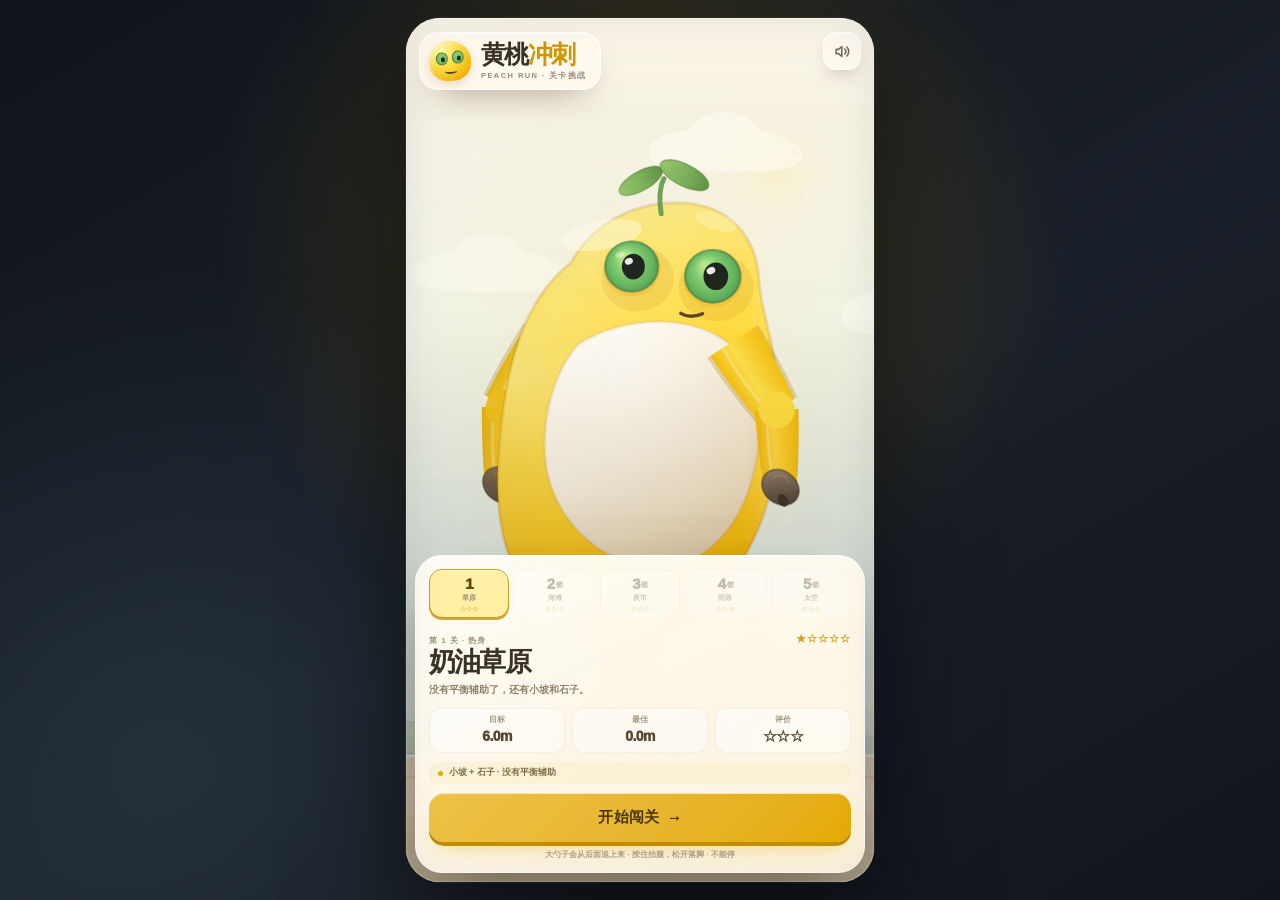
==== commit 1a24bbea: "Add crime-town demo, update content and emblems" ====
--- a/games/peach/index.html
+++ b/games/peach/index.html
@@ -592,7 +592,7 @@
       wrongLeg: 0.17,            // 错误抬支撑脚
       pressureStart: 40,         // 支撑脚落后多少开始产生前倾压力
       pressureFactor: 0.20,
-      goodDamp: 0.42,            // 好步子只消除一部分失衡，容错更低
+      goodDamp: 0.35,            // 好步子只消除一部分失衡，容错更低
     },
     fallDuration: 1.35,
     milestonesEvery: 5,
@@ -604,45 +604,45 @@
       tag: '热身', accent: '#e5aa00', accentSoft: '#fff0a3',
       desc: '没有平衡辅助了，还有小坡和石子。',
       hazard: '小坡 + 石子 · 没有平衡辅助',
-      slopes: [{ at: 3.3, w: 1.4, h: 22 }],
-      stones: [{ at: 1.9, size: 9 }, { at: 4.7, size: 11 }],
-      tune: { goodTolerance: 30, recover: 1.05, fail: 0.94, wind: 0, windPeriod: 4.5, conveyor: 0, slip: 0, lowG: 1, chaser: 20 },
+      slopes: [{ at: 3.3, w: 1.7, h: 32 }],
+      stones: [{ at: 1.9, size: 11 }, { at: 4.7, size: 13 }],
+      tune: { goodTolerance: 26, recover: 1.00, fail: 0.88, wind: 0, windPeriod: 4.5, conveyor: 0, slip: 0, lowG: 1, chaser: 22 },
     },
     {
       id: 2, name: '落日海滩', short: '海滩', theme: 'beach', goal: 10, difficulty: 2,
       tag: '海风', accent: '#ff8752', accentSoft: '#ffd7a5',
       desc: '海风、坡道和石子，全都来添乱。',
       hazard: '侧风 + 坡道 · 没有平衡辅助',
-      slopes: [{ at: 3.4, w: 1.5, h: 24 }, { at: 7.1, w: 1.3, h: 28 }],
-      stones: [{ at: 2.1, size: 10 }, { at: 5.2, size: 12 }, { at: 8.7, size: 9 }],
-      tune: { goodTolerance: 27, recover: 0.95, fail: 0.92, wind: 0.11, windPeriod: 4.0, conveyor: 0, slip: 0, lowG: 1, chaser: 25 },
+      slopes: [{ at: 3.4, w: 1.8, h: 34 }, { at: 7.1, w: 1.6, h: 40 }],
+      stones: [{ at: 2.1, size: 12 }, { at: 5.2, size: 14 }, { at: 8.7, size: 11 }],
+      tune: { goodTolerance: 22, recover: 0.88, fail: 0.82, wind: 0.16, windPeriod: 3.6, conveyor: 0, slip: 0, lowG: 1, chaser: 28 },
     },
     {
       id: 3, name: '霓虹夜市', short: '夜市', theme: 'neon', goal: 13, difficulty: 3,
       tag: '逆流', accent: '#37dfc4', accentSoft: '#a8fff1',
       desc: '地板在倒着跑，坡上还有石子。',
       hazard: '逆流地板 + 坡道 · 停下就后退',
-      slopes: [{ at: 4.2, w: 1.5, h: 28 }, { at: 8.4, w: 1.3, h: 32 }],
-      stones: [{ at: 2.5, size: 11 }, { at: 6.4, size: 14 }, { at: 10.8, size: 10 }],
-      tune: { goodTolerance: 24, recover: 0.88, fail: 0.90, wind: 0.02, windPeriod: 6.5, conveyor: 20, slip: 0, lowG: 1, chaser: 29 },
+      slopes: [{ at: 4.2, w: 1.8, h: 40 }, { at: 8.4, w: 1.6, h: 45 }],
+      stones: [{ at: 2.5, size: 13 }, { at: 6.4, size: 16 }, { at: 10.8, size: 12 }],
+      tune: { goodTolerance: 19, recover: 0.78, fail: 0.78, wind: 0.06, windPeriod: 5.5, conveyor: 32, slip: 0, lowG: 1, chaser: 34 },
     },
     {
       id: 4, name: '雨夜公路', short: '雨路', theme: 'rain', goal: 17, difficulty: 4,
       tag: '湿滑', accent: '#7ab8ff', accentSoft: '#caebff',
       desc: '湿滑陡坡加碎石，落地全靠命硬。',
       hazard: '湿滑 + 陡坡 · 落脚会打滑',
-      slopes: [{ at: 3.1, w: 1.4, h: 30 }, { at: 7.4, w: 1.3, h: 34 }, { at: 12.6, w: 1.5, h: 32 }],
-      stones: [{ at: 4.9, size: 12 }, { at: 9.5, size: 14 }, { at: 14.3, size: 11 }, { at: 15.9, size: 13 }],
-      tune: { goodTolerance: 22, recover: 0.82, fail: 0.88, wind: 0.04, windPeriod: 5.4, conveyor: 0, slip: 0.10, lowG: 1, chaser: 33 },
+      slopes: [{ at: 3.1, w: 1.7, h: 42 }, { at: 7.4, w: 1.6, h: 47 }, { at: 12.6, w: 1.8, h: 45 }],
+      stones: [{ at: 4.9, size: 14 }, { at: 9.5, size: 16 }, { at: 14.3, size: 13 }, { at: 15.9, size: 15 }],
+      tune: { goodTolerance: 16, recover: 0.68, fail: 0.72, wind: 0.07, windPeriod: 4.6, conveyor: 0, slip: 0.16, lowG: 1, chaser: 40 },
     },
     {
       id: 5, name: '太空失重', short: '太空', theme: 'space', goal: 21, difficulty: 5,
       tag: '失重', accent: '#c18bff', accentSoft: '#ead6ff',
       desc: '低重力陡坡，踩到石子直接起飞。',
       hazard: '低重力 + 陡坡 · 没有平衡辅助',
-      slopes: [{ at: 4.5, w: 1.6, h: 32 }, { at: 10.3, w: 1.5, h: 36 }, { at: 16.5, w: 1.4, h: 34 }],
-      stones: [{ at: 2.8, size: 12 }, { at: 7.1, size: 15 }, { at: 12.9, size: 12 }, { at: 18.7, size: 14 }],
-      tune: { goodTolerance: 19, recover: 0.72, fail: 0.86, wind: 0.07, windPeriod: 6.8, conveyor: 0, slip: 0, lowG: 0.65, chaser: 37 },
+      slopes: [{ at: 4.5, w: 1.9, h: 45 }, { at: 10.3, w: 1.8, h: 50 }, { at: 16.5, w: 1.7, h: 48 }],
+      stones: [{ at: 2.8, size: 14 }, { at: 7.1, size: 17 }, { at: 12.9, size: 14 }, { at: 18.7, size: 16 }],
+      tune: { goodTolerance: 14, recover: 0.58, fail: 0.66, wind: 0.10, windPeriod: 5.8, conveyor: 0, slip: 0, lowG: 0.60, chaser: 47 },
     },
   ];
 
@@ -890,7 +890,7 @@
     confetti: [],
     stones: [],
     slopeSide: 0,
-    chaser: { x: -245, caught: false },
+    chaser: { x: -200, caught: false },
     shake: 0,
     flash: 0,
     ui: {
@@ -1068,7 +1068,7 @@
       hit: false,
     }));
     game.slopeSide = 0;
-    game.chaser = { x: -245, caught: false };
+    game.chaser = { x: -200, caught: false };
     game.shake = 0;
     game.flash = 0;
     game.goalX = game.level.goal * CFG.unitsPerMeter;
@@ -1175,7 +1175,7 @@
     game.stones = (LEVELS[index].stones || []).map((s, i) => ({
       id: i, worldX: s.at * CFG.unitsPerMeter, size: s.size, hit: false,
     }));
-    game.chaser = { x: -245, caught: false };
+    game.chaser = { x: -200, caught: false };
     updateHomeUI();
   }
 
@@ -1682,7 +1682,8 @@
     // 背后的大勺子会一直追，停太久就会被舀走。
     const chaser = game.chaser;
     if (chaser && !chaser.caught) {
-      chaser.x += (tune.chaser || 20) * dt;
+      const chaseSpeed = (tune.chaser || 20) + game.levelTime * 1.6;
+      chaser.x += chaseSpeed * dt;
       if (b.x - chaser.x > 330) chaser.x = b.x - 330;
       if (b.x - chaser.x < 64) {
         chaser.caught = true;
@@ -1700,7 +1701,7 @@
     if (Math.abs(game.wind) > .004) game.tip += game.wind * 1.9 * dt;
 
     // 身体始终有一点不可预测的晃动，不能靠“停在平衡点”挂机。
-    const drift = Math.sin(game.time * (1.05 + game.level.id * .16) + .4) * (0.04 + game.level.id * .008);
+    const drift = Math.sin(game.time * (1.05 + game.level.id * .16) + .4) * (0.075 + game.level.id * .013);
     game.tip += drift * dt;
 
     // 上坡顶得人往后仰，下坡又容易往前冲。
